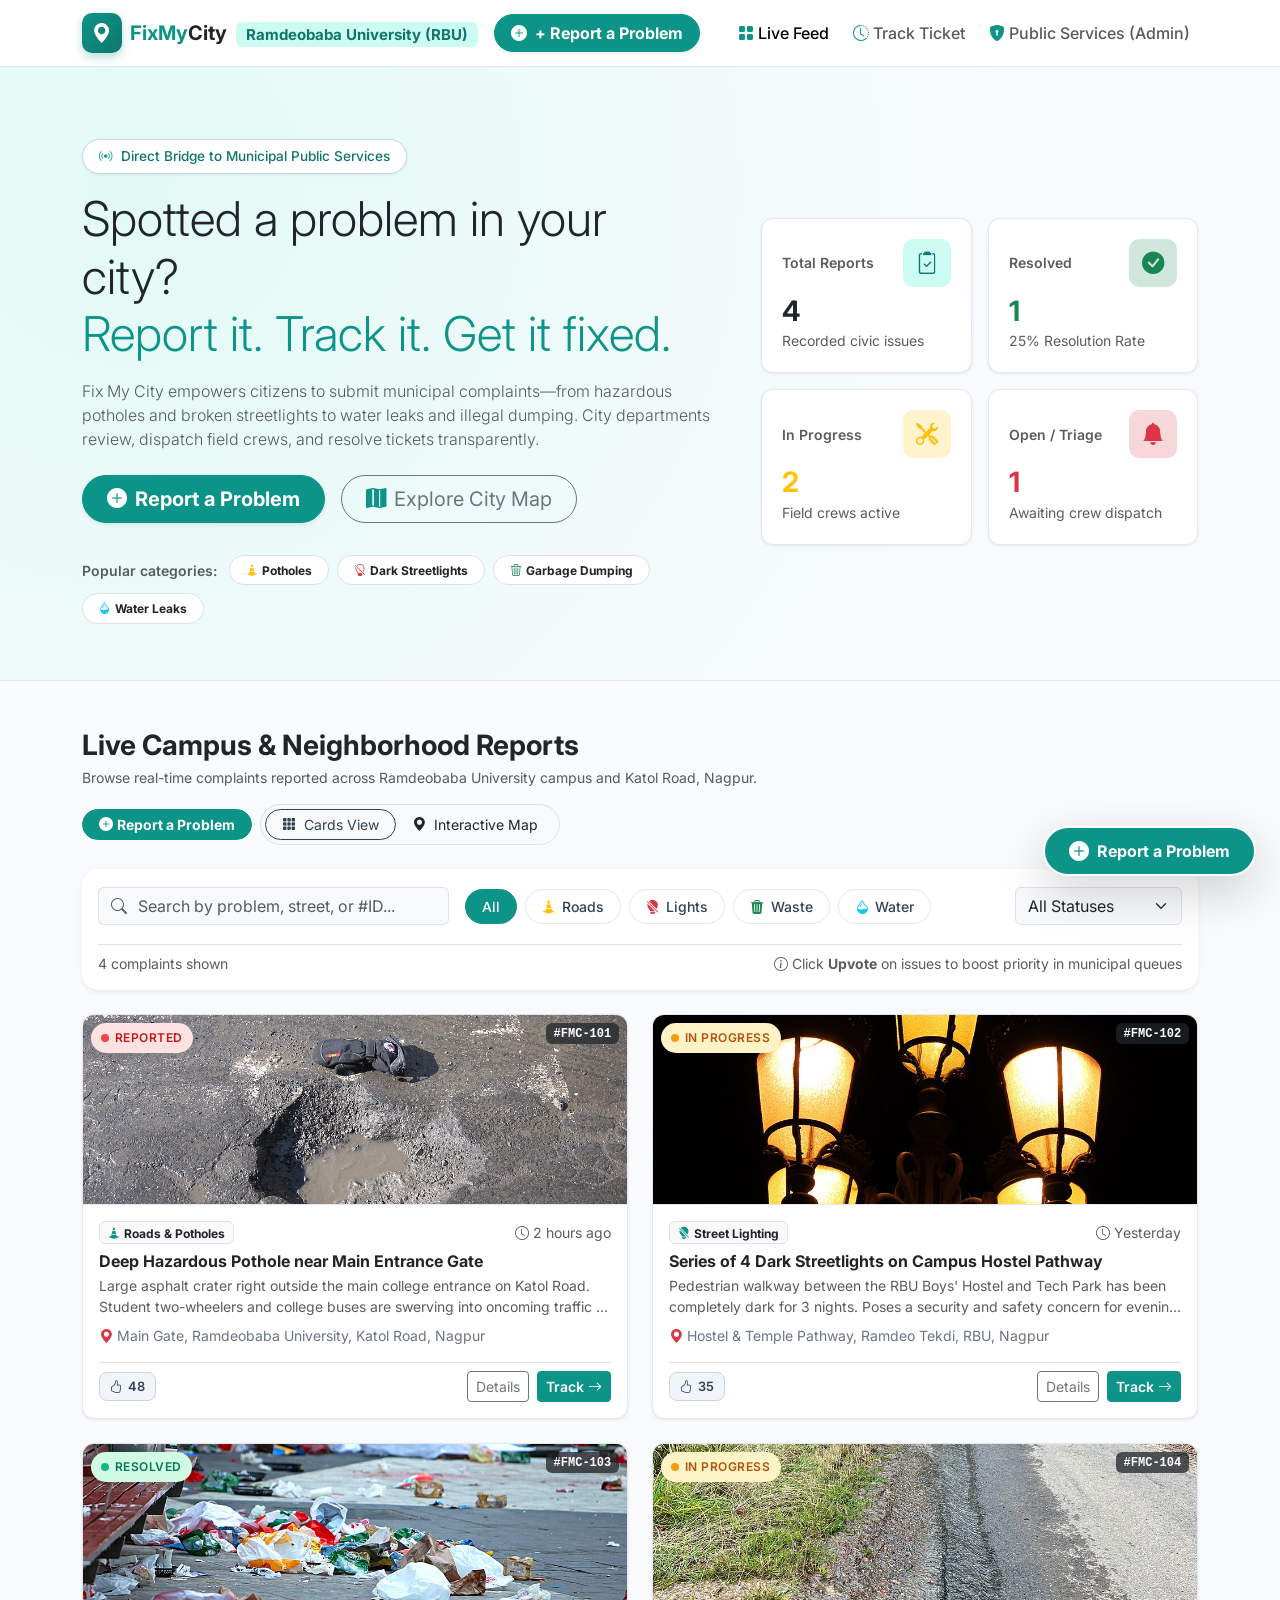
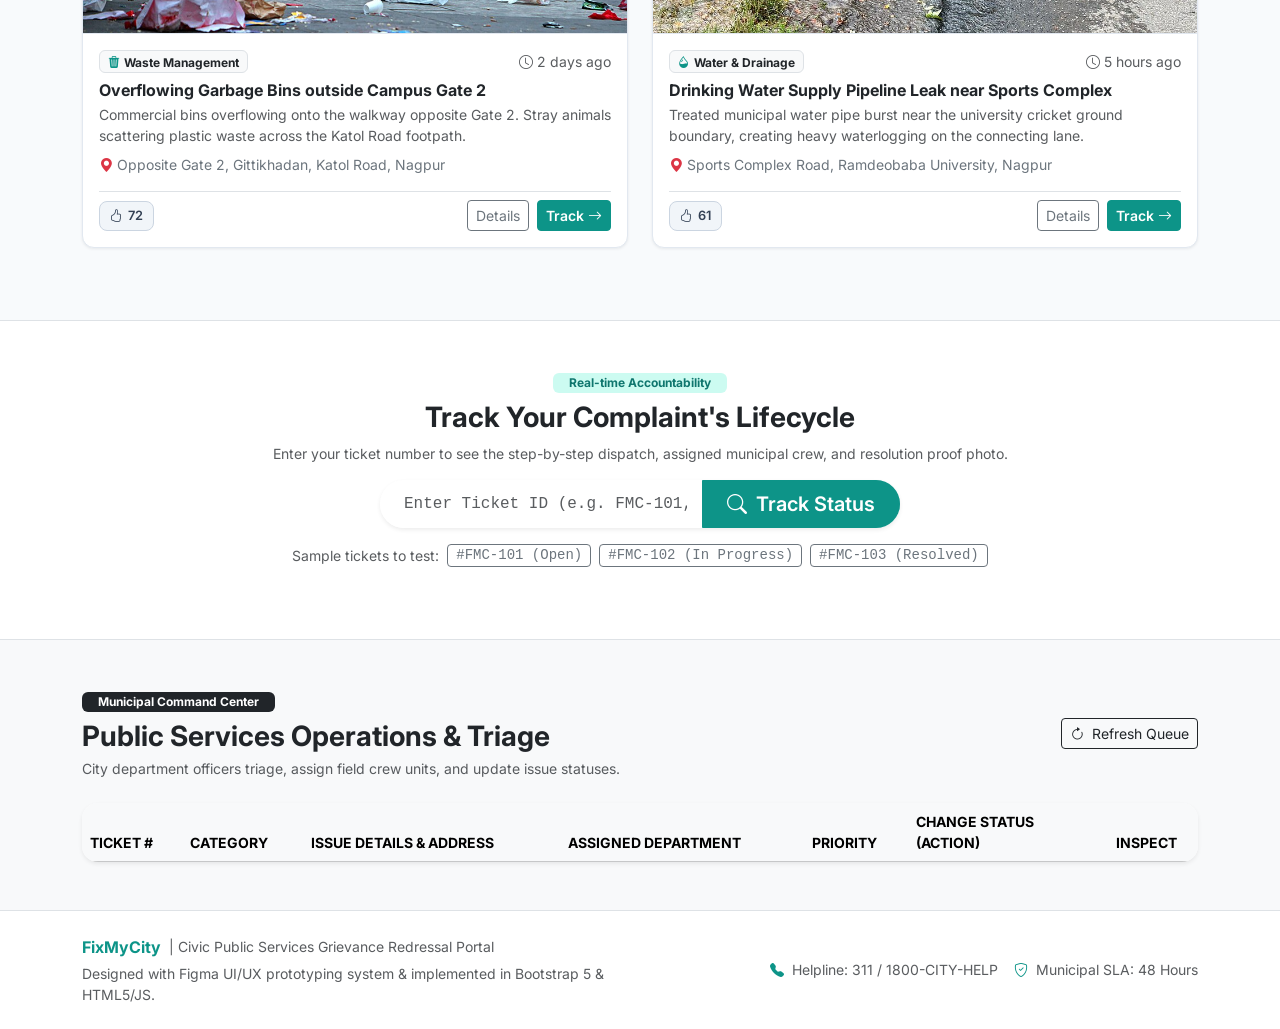
==== index.html @ 5477c1d1 "Initial commit: Fix My City Civic Portal & Figma Prototype" ====
<!DOCTYPE html>
<html lang="en">
<head>
  <meta charset="UTF-8">
  <meta name="viewport" content="width=device-width, initial-scale=1.0">
  <title>Fix My City — Civic Issue Reporting & Public Service Resolution Platform</title>

  <!-- Google Fonts: Inter -->
  <link rel="preconnect" href="https://fonts.googleapis.com">
  <link rel="preconnect" href="https://fonts.gstatic.com" crossorigin>
  <link href="https://fonts.googleapis.com/css2?family=Inter:wght@300;400;500;600;700;800&family=JetBrains+Mono:wght@400;600&display=swap" rel="stylesheet">

  <!-- Bootstrap 5.3 CSS -->
  <link href="https://cdn.jsdelivr.net/npm/bootstrap@5.3.2/dist/css/bootstrap.min.css" rel="stylesheet">

  <!-- Bootstrap Icons -->
  <link rel="stylesheet" href="https://cdn.jsdelivr.net/npm/bootstrap-icons@1.11.3/font/bootstrap-icons.min.css">

  <!-- Leaflet Map CSS -->
  <link rel="stylesheet" href="https://unpkg.com/leaflet@1.9.4/dist/leaflet.css" />

  <!-- Custom Stylesheet -->
  <link rel="stylesheet" href="styles.css">

  <style>
    /* Utility colors matching Figma spec */
    .text-teal { color: #0D9488 !important; }
    .bg-teal { background-color: #0D9488 !important; color: #fff !important; }
    .bg-teal-subtle { background-color: #CCFBF1 !important; color: #0F766E !important; }
    .btn-teal {
      background-color: #0D9488;
      border-color: #0D9488;
      color: #ffffff;
      font-weight: 600;
    }
    .btn-teal:hover {
      background-color: #0F766E;
      border-color: #0F766E;
      color: #ffffff;
    }
    .btn-outline-teal {
      color: #0D9488;
      border-color: #0D9488;
      font-weight: 600;
    }
    .btn-outline-teal:hover {
      background-color: #0D9488;
      color: #ffffff;
    }
    .line-clamp-2 {
      display: -webkit-box;
      -webkit-line-clamp: 2;
      -webkit-box-orient: vertical;
      overflow: hidden;
    }
  </style>
</head>
<body>

  <!-- ========================================================================= -->
  <!-- NAVIGATION BAR (Figma Frame 1 Navigation Component)                       -->
  <!-- ========================================================================= -->
  <nav class="navbar navbar-expand-lg navbar-fmc sticky-top py-2">
    <div class="container">
      <a class="navbar-brand d-flex align-items-center gap-2 fw-bold text-dark" href="#">
        <div class="brand-badge">
          <i class="bi bi-geo-alt-fill"></i>
        </div>
        <div>
          <span class="fs-5 fw-extrabold text-teal">FixMy</span><span class="fs-5 fw-extrabold text-dark">City</span>
          <span class="badge bg-teal-subtle text-teal ms-1 d-none d-sm-inline-block small">Ramdeobaba University (RBU)</span>
        </div>
      </a>

      <div class="d-flex align-items-center gap-2">
        <!-- Always Visible Report Button (visible on mobile, tablet & desktop) -->
        <button class="btn btn-teal rounded-pill px-3 shadow-sm d-flex align-items-center gap-2 fw-bold" data-bs-toggle="modal" data-bs-target="#reportIssueModal">
          <i class="bi bi-plus-circle-fill fs-6"></i>
          <span>+ Report a Problem</span>
        </button>

        <button class="navbar-toggler border-0 shadow-none" type="button" data-bs-toggle="collapse" data-bs-target="#navMenu">
          <span class="navbar-toggler-icon"></span>
        </button>
      </div>

      <div class="collapse navbar-collapse" id="navMenu">
        <ul class="navbar-nav ms-auto align-items-lg-center gap-2 my-2 my-lg-0">
          <li class="nav-item">
            <a class="nav-link active fw-medium" href="#feed"><i class="bi bi-grid-fill me-1 text-teal"></i>Live Feed</a>
          </li>
          <li class="nav-item">
            <a class="nav-link fw-medium" href="#trackerSection"><i class="bi bi-clock-history me-1 text-teal"></i>Track Ticket</a>
          </li>
          <li class="nav-item">
            <a class="nav-link fw-medium" href="#adminSection"><i class="bi bi-shield-lock-fill me-1 text-teal"></i>Public Services (Admin)</a>
          </li>
        </ul>
      </div>
    </div>
  </nav>

  <!-- ========================================================================= -->
  <!-- HERO SECTION                                                              -->
  <!-- ========================================================================= -->
  <header class="hero-section text-center text-md-start">
    <div class="container">
      <div class="row align-items-center g-5">
        <div class="col-lg-7">
          <div class="hero-pill mb-3">
            <i class="bi bi-broadcast text-teal"></i> Direct Bridge to Municipal Public Services
          </div>
          <h1 class="display-5 fw-extrabold text-dark tracking-tight mb-3">
            Spotted a problem in your city? <br>
            <span class="text-teal">Report it. Track it. Get it fixed.</span>
          </h1>
          <p class="lead text-muted mb-4 fs-6">
            Fix My City empowers citizens to submit municipal complaints—from hazardous potholes and broken streetlights to water leaks and illegal dumping. City departments review, dispatch field crews, and resolve tickets transparently.
          </p>

          <div class="d-flex flex-wrap gap-3 justify-content-center justify-content-md-start mb-4">
            <button class="btn btn-teal btn-lg px-4 rounded-pill shadow-sm d-flex align-items-center gap-2 fw-bold" data-bs-toggle="modal" data-bs-target="#reportIssueModal">
              <i class="bi bi-plus-circle-fill"></i>
              <span>Report a Problem</span>
            </button>
            <a href="#feed" class="btn btn-outline-secondary btn-lg px-4 rounded-pill d-flex align-items-center gap-2">
              <i class="bi bi-map-fill text-teal"></i>
              <span>Explore City Map</span>
            </a>
          </div>

          <!-- Quick category pills -->
          <div class="d-flex flex-wrap align-items-center gap-2 pt-2">
            <span class="small text-muted fw-semibold me-1">Popular categories:</span>
            <span class="badge bg-white border text-dark py-2 px-3 rounded-pill shadow-xs" style="cursor: pointer;" onclick="document.querySelector('.category-btn[data-category=roads]').click(); document.getElementById('feed').scrollIntoView();">
              <i class="bi bi-cone-striped text-warning me-1"></i>Potholes
            </span>
            <span class="badge bg-white border text-dark py-2 px-3 rounded-pill shadow-xs" style="cursor: pointer;" onclick="document.querySelector('.category-btn[data-category=lighting]').click(); document.getElementById('feed').scrollIntoView();">
              <i class="bi bi-lightbulb-off text-danger me-1"></i>Dark Streetlights
            </span>
            <span class="badge bg-white border text-dark py-2 px-3 rounded-pill shadow-xs" style="cursor: pointer;" onclick="document.querySelector('.category-btn[data-category=waste]').click(); document.getElementById('feed').scrollIntoView();">
              <i class="bi bi-trash3 text-success me-1"></i>Garbage Dumping
            </span>
            <span class="badge bg-white border text-dark py-2 px-3 rounded-pill shadow-xs" style="cursor: pointer;" onclick="document.querySelector('.category-btn[data-category=water]').click(); document.getElementById('feed').scrollIntoView();">
              <i class="bi bi-droplet-half text-info me-1"></i>Water Leaks
            </span>
          </div>
        </div>

        <!-- Real-time Municipal Metrics Cards -->
        <div class="col-lg-5">
          <div class="row g-3">
            <div class="col-6">
              <div class="stat-card">
                <div class="d-flex align-items-center justify-content-between mb-2">
                  <span class="text-muted small fw-semibold">Total Reports</span>
                  <div class="stat-icon bg-teal-subtle text-teal">
                    <i class="bi bi-clipboard2-check"></i>
                  </div>
                </div>
                <h3 class="fw-bold mb-0 text-dark" id="statTotal">--</h3>
                <small class="text-muted">Recorded civic issues</small>
              </div>
            </div>

            <div class="col-6">
              <div class="stat-card">
                <div class="d-flex align-items-center justify-content-between mb-2">
                  <span class="text-muted small fw-semibold">Resolved</span>
                  <div class="stat-icon bg-success-subtle text-success">
                    <i class="bi bi-check-circle-fill"></i>
                  </div>
                </div>
                <h3 class="fw-bold mb-0 text-success" id="statResolved">--</h3>
                <small class="text-muted" id="resolutionRateBadge">Verified fixed</small>
              </div>
            </div>

            <div class="col-6">
              <div class="stat-card">
                <div class="d-flex align-items-center justify-content-between mb-2">
                  <span class="text-muted small fw-semibold">In Progress</span>
                  <div class="stat-icon bg-warning-subtle text-warning">
                    <i class="bi bi-tools"></i>
                  </div>
                </div>
                <h3 class="fw-bold mb-0 text-warning" id="statInProgress">--</h3>
                <small class="text-muted">Field crews active</small>
              </div>
            </div>

            <div class="col-6">
              <div class="stat-card">
                <div class="d-flex align-items-center justify-content-between mb-2">
                  <span class="text-muted small fw-semibold">Open / Triage</span>
                  <div class="stat-icon bg-danger-subtle text-danger">
                    <i class="bi bi-bell-fill"></i>
                  </div>
                </div>
                <h3 class="fw-bold mb-0 text-danger" id="statOpen">--</h3>
                <small class="text-muted">Awaiting crew dispatch</small>
              </div>
            </div>
          </div>
        </div>
      </div>
    </div>
  </header>

  <!-- ========================================================================= -->
  <!-- MAIN COMPLAINTS FEED & INTERACTIVE MAP SECTION                            -->
  <!-- ========================================================================= -->
  <section class="py-5" id="feed">
    <div class="container">
      
      <!-- Section Header & Filter Toolbar -->
      <div class="d-flex flex-wrap align-items-center justify-content-between gap-3 mb-4">
        <div>
          <h2 class="h3 fw-bold text-dark mb-1">Live Campus & Neighborhood Reports</h2>
          <p class="text-muted small mb-0">Browse real-time complaints reported across Ramdeobaba University campus and Katol Road, Nagpur.</p>
        </div>

        <!-- View Switcher & Report Button -->
        <div class="d-flex align-items-center gap-2">
          <button class="btn btn-teal btn-sm rounded-pill px-3 shadow-xs d-flex align-items-center gap-1 fw-bold" data-bs-toggle="modal" data-bs-target="#reportIssueModal">
            <i class="bi bi-plus-circle-fill"></i>
            <span>Report a Problem</span>
          </button>
          <div class="btn-group p-1 bg-light border rounded-pill shadow-xs" role="group">
            <button type="button" class="btn btn-sm rounded-pill active px-3" id="btnGridView">
              <i class="bi bi-grid-3x3-gap-fill me-1"></i> Cards View
            </button>
            <button type="button" class="btn btn-sm rounded-pill px-3" id="btnMapView">
              <i class="bi bi-geo-alt-fill me-1"></i> Interactive Map
            </button>
          </div>
        </div>
      </div>

      <!-- Filter Bar -->
      <div class="card border-0 shadow-sm p-3 rounded-4 mb-4 bg-white">
        <div class="row g-3 align-items-center">
          <!-- Search input -->
          <div class="col-lg-4 col-md-6">
            <div class="input-group">
              <span class="input-group-text bg-light border-end-0 text-muted">
                <i class="bi bi-search"></i>
              </span>
              <input type="text" id="searchInput" class="form-control bg-light border-start-0 ps-0" placeholder="Search by problem, street, or #ID...">
            </div>
          </div>

          <!-- Category filter buttons -->
          <div class="col-lg-6 col-md-12 d-flex flex-wrap gap-2 overflow-auto py-1">
            <button class="category-btn active" data-category="all">All</button>
            <button class="category-btn" data-category="roads"><i class="bi bi-cone-striped text-warning"></i> Roads</button>
            <button class="category-btn" data-category="lighting"><i class="bi bi-lightbulb-off-fill text-danger"></i> Lights</button>
            <button class="category-btn" data-category="waste"><i class="bi bi-trash3-fill text-success"></i> Waste</button>
            <button class="category-btn" data-category="water"><i class="bi bi-droplet-half text-info"></i> Water</button>
          </div>

          <!-- Status Dropdown -->
          <div class="col-lg-2 col-md-6">
            <select class="form-select bg-light" id="statusFilterSelect">
              <option value="all">All Statuses</option>
              <option value="open">Reported (Open)</option>
              <option value="in-progress">In Progress</option>
              <option value="resolved">Resolved</option>
            </select>
          </div>
        </div>

        <div class="d-flex justify-content-between align-items-center mt-3 pt-2 border-top small text-muted">
          <span id="filterResultCount">Loading complaints...</span>
          <span><i class="bi bi-info-circle me-1"></i>Click <strong>Upvote</strong> on issues to boost priority in municipal queues</span>
        </div>
      </div>

      <!-- Card Grid View Container -->
      <div id="complaintsGridSection">
        <div class="row" id="complaintsGrid">
          <!-- Dynamic cards rendered by app.js -->
        </div>
      </div>

      <!-- Interactive Map View Container (Toggled) -->
      <div id="complaintsMapSection" class="d-none">
        <div class="position-relative">
          <div id="mapContainer"></div>
          <div class="position-absolute bottom-0 start-0 m-3 p-2 bg-white bg-opacity-95 rounded-3 shadow-sm border small" style="z-index: 1000;">
            <div class="fw-bold mb-1">Pin Legend:</div>
            <div class="d-flex align-items-center gap-3">
              <span><span class="d-inline-block rounded-circle bg-danger me-1" style="width:10px;height:10px;"></span> Open / Reported</span>
              <span><span class="d-inline-block rounded-circle bg-warning me-1" style="width:10px;height:10px;"></span> In Progress</span>
              <span><span class="d-inline-block rounded-circle bg-success me-1" style="width:10px;height:10px;"></span> Resolved</span>
            </div>
          </div>
        </div>
      </div>

    </div>
  </section>

  <!-- ========================================================================= -->
  <!-- COMPLAINT LIFECYCLE TRACKER SECTION (Figma Frame 4)                       -->
  <!-- ========================================================================= -->
  <section class="py-5 bg-white border-top border-bottom" id="trackerSection">
    <div class="container">
      <div class="text-center max-w-700 mx-auto mb-4">
        <span class="badge bg-teal-subtle text-teal fw-bold px-3 py-1 mb-2">Real-time Accountability</span>
        <h2 class="h3 fw-bold text-dark">Track Your Complaint's Lifecycle</h2>
        <p class="text-muted small">Enter your ticket number to see the step-by-step dispatch, assigned municipal crew, and resolution proof photo.</p>

        <!-- Search Bar -->
        <div class="input-group input-group-lg shadow-sm rounded-pill overflow-hidden mx-auto my-3" style="max-width: 520px;">
          <input type="text" id="ticketSearchInput" class="form-control border-0 ps-4 font-monospace fs-6" placeholder="Enter Ticket ID (e.g. FMC-101, FMC-102)">
          <button class="btn btn-teal px-4" onclick="trackTicket(document.getElementById('ticketSearchInput').value)">
            <i class="bi bi-search me-1"></i> Track Status
          </button>
        </div>

        <!-- Quick Demo Chips -->
        <div class="d-flex justify-content-center align-items-center gap-2 flex-wrap small">
          <span class="text-muted">Sample tickets to test:</span>
          <button class="btn btn-sm btn-outline-secondary py-0 font-monospace" onclick="trackTicket('FMC-101')">#FMC-101 (Open)</button>
          <button class="btn btn-sm btn-outline-secondary py-0 font-monospace" onclick="trackTicket('FMC-102')">#FMC-102 (In Progress)</button>
          <button class="btn btn-sm btn-outline-secondary py-0 font-monospace" onclick="trackTicket('FMC-103')">#FMC-103 (Resolved)</button>
        </div>
      </div>

      <!-- Dynamic Ticket Resolution Stepper Output -->
      <div id="trackerResultCard" class="mt-4">
        <!-- Rendered by app.js trackTicket() -->
      </div>
    </div>
  </section>

  <!-- ========================================================================= -->
  <!-- PUBLIC SERVICES MUNICIPAL ADMIN PORTAL (Figma Frame 5)                    -->
  <!-- ========================================================================= -->
  <section class="py-5 bg-light" id="adminSection">
    <div class="container">
      <div class="d-flex flex-wrap align-items-center justify-content-between gap-3 mb-4">
        <div>
          <span class="badge bg-dark text-white fw-bold px-3 py-1 mb-2">Municipal Command Center</span>
          <h2 class="h3 fw-bold text-dark mb-1">Public Services Operations & Triage</h2>
          <p class="text-muted small mb-0">City department officers triage, assign field crew units, and update issue statuses.</p>
        </div>
        <div class="d-flex align-items-center gap-2">
          <button class="btn btn-sm btn-outline-dark" onclick="populateAdminTable()">
            <i class="bi bi-arrow-clockwise me-1"></i> Refresh Queue
          </button>
        </div>
      </div>

      <div class="card border-0 shadow-sm rounded-4 overflow-hidden bg-white">
        <div class="table-responsive">
          <table class="table table-hover align-middle mb-0">
            <thead class="table-light text-muted small text-uppercase">
              <tr>
                <th scope="col" style="width: 100px;">Ticket #</th>
                <th scope="col">Category</th>
                <th scope="col">Issue Details & Address</th>
                <th scope="col">Assigned Department</th>
                <th scope="col">Priority</th>
                <th scope="col" style="width: 200px;">Change Status (Action)</th>
                <th scope="col" style="width: 90px;">Inspect</th>
              </tr>
            </thead>
            <tbody id="adminTableBody" class="small">
              <!-- Populated by app.js populateAdminTable() -->
            </tbody>
          </table>
        </div>
      </div>
    </div>
  </section>

  <!-- ========================================================================= -->
  <!-- MODAL: REPORT AN ISSUE (Figma Frame 2)                                    -->
  <!-- ========================================================================= -->
  <div class="modal fade" id="reportIssueModal" tabindex="-1" aria-labelledby="reportIssueModalLabel" aria-hidden="true">
    <div class="modal-dialog modal-dialog-centered modal-lg">
      <div class="modal-content border-0 shadow-lg rounded-4 overflow-hidden">
        
        <div class="modal-header bg-light border-bottom px-4 py-3">
          <div class="d-flex align-items-center gap-2">
            <div class="brand-badge" style="width: 32px; height: 32px; font-size: 1rem;">
              <i class="bi bi-megaphone-fill"></i>
            </div>
            <div>
              <h5 class="modal-title fw-bold text-dark mb-0" id="reportIssueModalLabel">Submit a Civic Complaint</h5>
              <small class="text-muted">Direct notification dispatched to municipal field crews</small>
            </div>
          </div>
          <button type="button" class="btn-close" data-bs-toggle="modal" aria-label="Close"></button>
        </div>

        <form id="reportIssueForm" onsubmit="submitNewComplaint(event)">
          <div class="modal-body px-4 py-3">
            
            <!-- Step 1: Category Selection Grid (4 Core Categories) -->
            <label class="form-label fw-bold text-dark small mb-2">1. Select Problem Category <span class="text-danger">*</span></label>
            <div class="row g-2 mb-3">
              <div class="col-6 col-md-3">
                <div class="category-select-card selected" onclick="selectCategory('roads', this)">
                  <i class="bi bi-cone-striped"></i>
                  <span class="small fw-semibold d-block">Roads & Potholes</span>
                </div>
              </div>
              <div class="col-6 col-md-3">
                <div class="category-select-card" onclick="selectCategory('lighting', this)">
                  <i class="bi bi-lightbulb-off-fill"></i>
                  <span class="small fw-semibold d-block">Street Lighting</span>
                </div>
              </div>
              <div class="col-6 col-md-3">
                <div class="category-select-card" onclick="selectCategory('waste', this)">
                  <i class="bi bi-trash3-fill"></i>
                  <span class="small fw-semibold d-block">Waste Management</span>
                </div>
              </div>
              <div class="col-6 col-md-3">
                <div class="category-select-card" onclick="selectCategory('water', this)">
                  <i class="bi bi-droplet-half"></i>
                  <span class="small fw-semibold d-block">Water & Drainage</span>
                </div>
              </div>
            </div>

            <!-- Step 2: Title & Details -->
            <div class="row g-3 mb-3">
              <div class="col-md-8">
                <label class="form-label fw-bold text-dark small mb-1">Issue Title / Headline <span class="text-danger">*</span></label>
                <input type="text" id="issueTitleInput" class="form-control" placeholder="e.g. Hazardous deep pothole in front of community center" required>
              </div>
              <div class="col-md-4">
                <label class="form-label fw-bold text-dark small mb-1">Severity Level</label>
                <select id="issueSeveritySelect" class="form-select">
                  <option value="medium" selected>Medium (Standard)</option>
                  <option value="high">High (Hazardous)</option>
                  <option value="urgent">Urgent / Emergency</option>
                  <option value="low">Low (Cosmetic)</option>
                </select>
              </div>
            </div>

            <div class="mb-3">
              <label class="form-label fw-bold text-dark small mb-1">Detailed Description <span class="text-danger">*</span></label>
              <textarea id="issueDescInput" class="form-control" rows="2" placeholder="Describe the physical condition, approximate dimensions, and any immediate danger..." required></textarea>
            </div>

            <!-- Step 3: Location with GPS auto-detection -->
            <div class="mb-3">
              <label class="form-label fw-bold text-dark small mb-1">Location / Landmark <span class="text-danger">*</span></label>
              <div class="input-group">
                <input type="text" id="issueLocationInput" class="form-control" placeholder="e.g. Near Main Gate / Tech Park, Ramdeobaba University, Katol Road, Nagpur" required>
                <button type="button" class="btn btn-outline-teal" id="btnDetectLoc" onclick="simulateGeoLocation()">
                  <i class="bi bi-crosshair me-1"></i> Detect My GPS
                </button>
              </div>
            </div>

            <!-- Step 4: Photo Evidence Upload -->
            <div class="row g-3 align-items-center mb-3">
              <div class="col-md-7">
                <label class="form-label fw-bold text-dark small mb-1">Upload Photo Evidence</label>
                <input type="file" id="issuePhotoInput" class="form-control" accept="image/*" onchange="handleImageUpload(this)">
                <div class="form-text small">Attaching clear photos speeds up municipal triage by 3x.</div>
              </div>
              <div class="col-md-5">
                <div class="border rounded-3 p-2 text-center bg-light" style="min-height: 90px; display: flex; align-items: center; justify-content: center;">
                  <div id="uploadPlaceholder" class="text-muted small">
                    <i class="bi bi-image fs-4 d-block text-secondary"></i>
                    <span>Photo preview will appear here</span>
                  </div>
                  <img id="imagePreview" src="#" alt="Preview" class="img-fluid rounded-2 d-none" style="max-height: 80px; object-fit: cover;">
                </div>
              </div>
            </div>

            <!-- Citizen Identification (Optional) -->
            <div class="mb-2">
              <label class="form-label fw-bold text-dark small mb-1">Your Name / Contact (Optional for updates)</label>
              <input type="text" id="citizenNameInput" class="form-control" placeholder="Enter your name (leave blank to report anonymously)">
            </div>

          </div>

          <div class="modal-footer bg-light px-4 py-2 border-top">
            <button type="button" class="btn btn-secondary btn-sm" data-bs-dismiss="modal">Cancel</button>
            <button type="submit" class="btn btn-teal px-4 fw-bold shadow-sm">
              <i class="bi bi-send-fill me-1"></i> Submit Report
            </button>
          </div>
        </form>

      </div>
    </div>
  </div>

  <!-- ========================================================================= -->
  <!-- MODAL: SUBMISSION CONFIRMATION (Ticket Generated)                         -->
  <!-- ========================================================================= -->
  <div class="modal fade" id="successModal" tabindex="-1" aria-hidden="true">
    <div class="modal-dialog modal-dialog-centered">
      <div class="modal-content border-0 shadow-lg rounded-4 text-center p-4">
        <div class="mx-auto mb-3" style="width: 64px; height: 64px; border-radius: 50%; background-color: #CCFBF1; color: #0D9488; display: flex; align-items: center; justify-content: center; font-size: 2rem;">
          <i class="bi bi-check-circle-fill"></i>
        </div>
        <h4 class="fw-bold text-dark mb-1">Complaint Successfully Lodged!</h4>
        <p class="text-muted small mb-3">Your report has been securely registered in the municipal database and routed to the assigned civic authority.</p>

        <div class="p-3 bg-light rounded-3 mb-3 border">
          <span class="text-muted small d-block mb-1">Your Unique Reference Tracking ID:</span>
          <span class="fs-4 fw-bold font-monospace text-teal" id="newTicketGeneratedId">#FMC-0000</span>
        </div>

        <p class="small text-muted mb-4">
          Save this reference code to track field crew dispatch and review before/after resolution pictures.
        </p>

        <div class="d-flex gap-2">
          <button type="button" class="btn btn-secondary w-50" data-bs-dismiss="modal">Close</button>
          <button type="button" class="btn btn-teal w-50" id="btnModalTrack">
            <i class="bi bi-clock-history me-1"></i> Track Ticket
          </button>
        </div>
      </div>
    </div>
  </div>

  <!-- ========================================================================= -->
  <!-- MODAL: COMPLAINT DETAILS INSPECTOR                                        -->
  <!-- ========================================================================= -->
  <div class="modal fade" id="detailsModal" tabindex="-1" aria-hidden="true">
    <div class="modal-dialog modal-dialog-centered modal-lg">
      <div class="modal-content border-0 shadow-lg rounded-4 overflow-hidden">
        <div class="modal-header bg-light border-bottom px-4 py-3">
          <h5 class="modal-title fw-bold text-dark">Complaint Inspection</h5>
          <button type="button" class="btn-close" data-bs-dismiss="modal" aria-label="Close"></button>
        </div>
        <div class="modal-body p-4" id="complaintDetailsContent">
          <!-- Rendered dynamically -->
        </div>
      </div>
    </div>
  </div>

  <!-- ========================================================================= -->
  <!-- FOOTER                                                                    -->
  <!-- ========================================================================= -->
  <footer class="bg-white border-top py-4">
    <div class="container">
      <div class="row align-items-center g-3">
        <div class="col-md-6 text-center text-md-start">
          <div class="d-flex align-items-center gap-2 justify-content-center justify-content-md-start">
            <span class="fw-bold text-teal fs-6">FixMyCity</span>
            <span class="text-muted small">| Civic Public Services Grievance Redressal Portal</span>
          </div>
          <small class="text-muted d-block mt-1">Designed with Figma UI/UX prototyping system & implemented in Bootstrap 5 & HTML5/JS.</small>
        </div>
        <div class="col-md-6 text-center text-md-end">
          <div class="d-flex justify-content-center justify-content-md-end gap-3 text-muted small">
            <span><i class="bi bi-telephone-fill text-teal me-1"></i> Helpline: 311 / 1800-CITY-HELP</span>
            <span><i class="bi bi-shield-check text-teal me-1"></i> Municipal SLA: 48 Hours</span>
          </div>
        </div>
      </div>
    </div>
  </footer>

  <!-- Floating Action Button (Always Accessible on Screen) -->
  <button class="btn btn-teal rounded-pill px-4 py-2 shadow-lg position-fixed bottom-0 end-0 m-4 fw-bold d-flex align-items-center gap-2" style="z-index: 1050; border: 2px solid #fff;" data-bs-toggle="modal" data-bs-target="#reportIssueModal">
    <i class="bi bi-plus-circle-fill fs-5"></i>
    <span>Report a Problem</span>
  </button>

  <!-- Bootstrap 5.3 Bundle JS (with Popper) -->
  <script src="https://cdn.jsdelivr.net/npm/bootstrap@5.3.2/dist/js/bootstrap.bundle.min.js"></script>

  <!-- Leaflet Map JS -->
  <script src="https://unpkg.com/leaflet@1.9.4/dist/leaflet.js"></script>

  <!-- Application Logic -->
  <script src="app.js"></script>
</body>
</html>
---- styles.css ----
:root {
  --fmc-primary: #0D9488;
  --fmc-primary-dark: #0F766E;
  --fmc-primary-light: #CCFBF1;
  --fmc-navy: #0F172A;
  --fmc-slate: #334155;
  --fmc-muted: #64748B;
  --fmc-border: #E2E8F0;
  --fmc-bg: #F8FAFC;
  --fmc-card-bg: #FFFFFF;
  --fmc-status-open: #EF4444;
  --fmc-status-progress: #F59E0B;
  --fmc-status-resolved: #10B981;
  --fmc-font-sans: 'Inter', system-ui, -apple-system, BlinkMacSystemFont, 'Segoe UI', Roboto, sans-serif;
  --fmc-radius: 12px;
  --fmc-shadow-sm: 0 1px 3px rgba(15, 23, 42, 0.08);
  --fmc-shadow-md: 0 4px 12px rgba(15, 23, 42, 0.08);
  --fmc-shadow-lg: 0 10px 25px rgba(15, 23, 42, 0.12);
}

body {
  font-family: var(--fmc-font-sans);
  background-color: var(--fmc-bg);
  color: var(--fmc-slate);
  overflow-x: hidden;
}

/* Header & Brand */
.navbar-fmc {
  background: rgba(255, 255, 255, 0.95);
  backdrop-filter: blur(10px);
  border-bottom: 1px solid var(--fmc-border);
  transition: all 0.2s ease;
}

.brand-badge {
  background: linear-gradient(135deg, var(--fmc-primary), var(--fmc-primary-dark));
  color: #fff;
  width: 40px;
  height: 40px;
  border-radius: 10px;
  display: inline-flex;
  align-items: center;
  justify-content: center;
  font-size: 1.25rem;
  box-shadow: 0 4px 10px rgba(13, 148, 136, 0.3);
}

/* Hero Section */
.hero-section {
  background: radial-gradient(circle at 10% 20%, rgba(204, 251, 241, 0.5) 0%, rgba(248, 250, 252, 1) 70%);
  padding: 4.5rem 0 3.5rem;
  border-bottom: 1px solid var(--fmc-border);
}

.hero-pill {
  display: inline-flex;
  align-items: center;
  gap: 0.5rem;
  padding: 0.4rem 1rem;
  background-color: #fff;
  border: 1px solid #CBD5E1;
  border-radius: 50px;
  font-size: 0.85rem;
  font-weight: 500;
  color: var(--fmc-primary-dark);
  box-shadow: var(--fmc-shadow-sm);
}

.stat-card {
  background: #ffffff;
  border: 1px solid var(--fmc-border);
  border-radius: var(--fmc-radius);
  padding: 1.25rem;
  box-shadow: var(--fmc-shadow-sm);
  transition: transform 0.2s ease, box-shadow 0.2s ease;
}

.stat-card:hover {
  transform: translateY(-3px);
  box-shadow: var(--fmc-shadow-md);
}

.stat-icon {
  width: 48px;
  height: 48px;
  border-radius: 10px;
  display: flex;
  align-items: center;
  justify-content: center;
  font-size: 1.4rem;
}

/* Category Pill Badges */
.category-btn {
  border: 1px solid var(--fmc-border);
  background-color: #ffffff;
  color: var(--fmc-slate);
  border-radius: 20px;
  padding: 0.4rem 1rem;
  font-size: 0.875rem;
  font-weight: 500;
  transition: all 0.2s ease;
  cursor: pointer;
  display: inline-flex;
  align-items: center;
  gap: 0.4rem;
}

.category-btn:hover, .category-btn.active {
  background-color: var(--fmc-primary);
  color: #ffffff;
  border-color: var(--fmc-primary);
}

/* Complaint Feed Card */
.issue-card {
  background: var(--fmc-card-bg);
  border: 1px solid var(--fmc-border);
  border-radius: var(--fmc-radius);
  overflow: hidden;
  box-shadow: var(--fmc-shadow-sm);
  transition: all 0.25s ease;
  display: flex;
  flex-direction: column;
  height: 100%;
}

.issue-card:hover {
  transform: translateY(-4px);
  box-shadow: var(--fmc-shadow-lg);
  border-color: #CBD5E1;
}

.issue-thumbnail {
  height: 190px;
  width: 100%;
  object-fit: cover;
  border-bottom: 1px solid var(--fmc-border);
}

.status-badge {
  font-size: 0.75rem;
  font-weight: 600;
  padding: 0.35rem 0.65rem;
  border-radius: 20px;
  display: inline-flex;
  align-items: center;
  gap: 0.35rem;
  text-transform: uppercase;
  letter-spacing: 0.5px;
}

.status-badge.open {
  background-color: #FEE2E2;
  color: #B91C1C;
}

.status-badge.in-progress {
  background-color: #FEF3C7;
  color: #B45309;
}

.status-badge.resolved {
  background-color: #D1FAE5;
  color: #047857;
}

.status-dot {
  width: 8px;
  height: 8px;
  border-radius: 50%;
  display: inline-block;
}

.status-badge.open .status-dot {
  background-color: var(--fmc-status-open);
  animation: pulse-red 1.8s infinite;
}

.status-badge.in-progress .status-dot {
  background-color: var(--fmc-status-progress);
}

.status-badge.resolved .status-dot {
  background-color: var(--fmc-status-resolved);
}

@keyframes pulse-red {
  0% { transform: scale(0.95); opacity: 0.7; }
  50% { transform: scale(1.3); opacity: 1; }
  100% { transform: scale(0.95); opacity: 0.7; }
}

/* Upvote Button */
.btn-upvote {
  background-color: #F1F5F9;
  color: var(--fmc-slate);
  border: 1px solid #CBD5E1;
  border-radius: 8px;
  padding: 0.25rem 0.6rem;
  font-size: 0.8rem;
  font-weight: 600;
  display: inline-flex;
  align-items: center;
  gap: 0.35rem;
  transition: all 0.2s ease;
}

.btn-upvote:hover, .btn-upvote.voted {
  background-color: var(--fmc-primary-light);
  color: var(--fmc-primary-dark);
  border-color: var(--fmc-primary);
}

/* Map Container */
#mapContainer {
  height: 520px;
  width: 100%;
  border-radius: var(--fmc-radius);
  border: 1px solid var(--fmc-border);
  box-shadow: var(--fmc-shadow-md);
  z-index: 10;
}

/* Status Tracker Stepper */
.tracking-stepper {
  position: relative;
  display: flex;
  justify-content: space-between;
  margin: 2.5rem 0 1.5rem;
}

.tracking-stepper::before {
  content: '';
  position: absolute;
  top: 20px;
  left: 30px;
  right: 30px;
  height: 4px;
  background-color: #E2E8F0;
  z-index: 1;
}

.step-item {
  position: relative;
  z-index: 2;
  text-align: center;
  flex: 1;
}

.step-circle {
  width: 44px;
  height: 44px;
  border-radius: 50%;
  background-color: #FFFFFF;
  border: 3px solid #CBD5E1;
  color: #94A3B8;
  display: flex;
  align-items: center;
  justify-content: center;
  font-size: 1.1rem;
  margin: 0 auto 0.6rem;
  transition: all 0.3s ease;
}

.step-item.completed .step-circle {
  background-color: var(--fmc-primary);
  border-color: var(--fmc-primary);
  color: #FFFFFF;
}

.step-item.active .step-circle {
  background-color: #FFFFFF;
  border-color: var(--fmc-primary);
  color: var(--fmc-primary);
  box-shadow: 0 0 0 4px var(--fmc-primary-light);
}

.step-title {
  font-size: 0.85rem;
  font-weight: 600;
  color: var(--fmc-slate);
}

.step-time {
  font-size: 0.75rem;
  color: var(--fmc-muted);
}

/* Department Badge */
.dept-pill {
  font-size: 0.725rem;
  font-weight: 600;
  background-color: #EFF6FF;
  color: #1D4ED8;
  border: 1px solid #BFDBFE;
  padding: 0.2rem 0.55rem;
  border-radius: 6px;
  display: inline-block;
}

/* Figma Prototype Side Drawer & Callout */
.figma-callout-card {
  background: linear-gradient(135deg, #1E1B4B, #0F172A);
  color: #FFFFFF;
  border-radius: var(--fmc-radius);
  border: 1px solid rgba(255, 255, 255, 0.1);
  padding: 1.75rem;
  box-shadow: var(--fmc-shadow-lg);
}

.figma-tag {
  background: rgba(13, 148, 136, 0.25);
  color: #5EEAD4;
  border: 1px solid rgba(94, 234, 212, 0.4);
  font-size: 0.75rem;
  font-weight: 600;
  padding: 0.2rem 0.6rem;
  border-radius: 4px;
}

/* Category Grid on Form Modal */
.category-select-card {
  border: 1.5px solid var(--fmc-border);
  border-radius: 10px;
  padding: 0.9rem;
  cursor: pointer;
  text-align: center;
  transition: all 0.2s ease;
}

.category-select-card:hover {
  border-color: var(--fmc-primary);
  background-color: #F0FDFA;
}

.category-select-card.selected {
  border-color: var(--fmc-primary);
  background-color: #CCFBF1;
  box-shadow: 0 0 0 2px var(--fmc-primary);
}

.category-select-card i {
  font-size: 1.6rem;
  color: var(--fmc-primary-dark);
  margin-bottom: 0.35rem;
  display: block;
}

/* Resolution Comparison (Before vs After) */
.comparison-container {
  display: grid;
  grid-template-columns: 1fr 1fr;
  gap: 1rem;
}

.comparison-box {
  position: relative;
  border-radius: 8px;
  overflow: hidden;
  border: 1px solid var(--fmc-border);
}

.comparison-box img {
  width: 100%;
  height: 180px;
  object-fit: cover;
}

.comparison-label {
  position: absolute;
  top: 8px;
  left: 8px;
  padding: 0.25rem 0.6rem;
  font-size: 0.7rem;
  font-weight: 700;
  text-transform: uppercase;
  border-radius: 4px;
  color: #FFFFFF;
}

.comparison-label.before {
  background: rgba(239, 68, 68, 0.9);
}

.comparison-label.after {
  background: rgba(16, 185, 129, 0.9);
}

/* Responsive tweaks */
@media (max-width: 768px) {
  .tracking-stepper::before {
    display: none;
  }
  .tracking-stepper {
    flex-direction: column;
    gap: 1.25rem;
  }
  .step-item {
    display: flex;
    align-items: center;
    gap: 1rem;
    text-align: left;
  }
  .step-circle {
    margin: 0;
  }
}
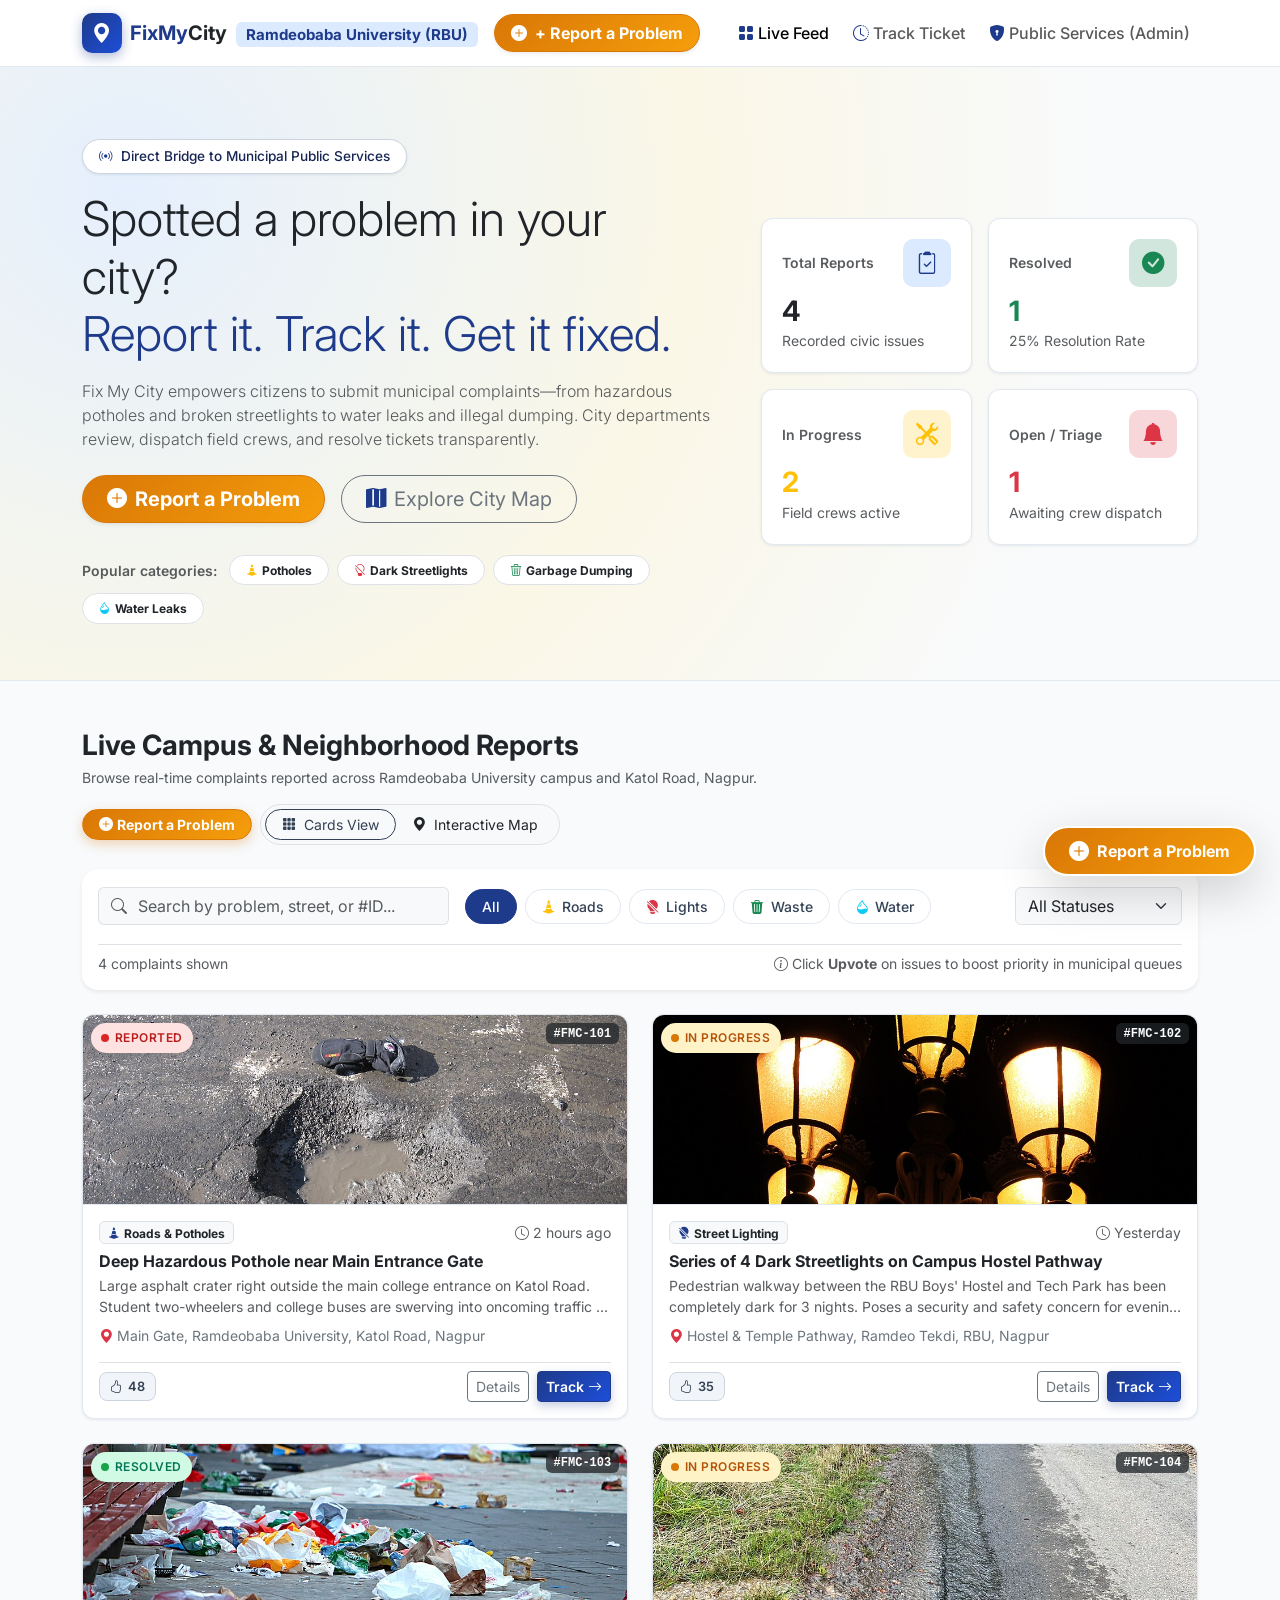
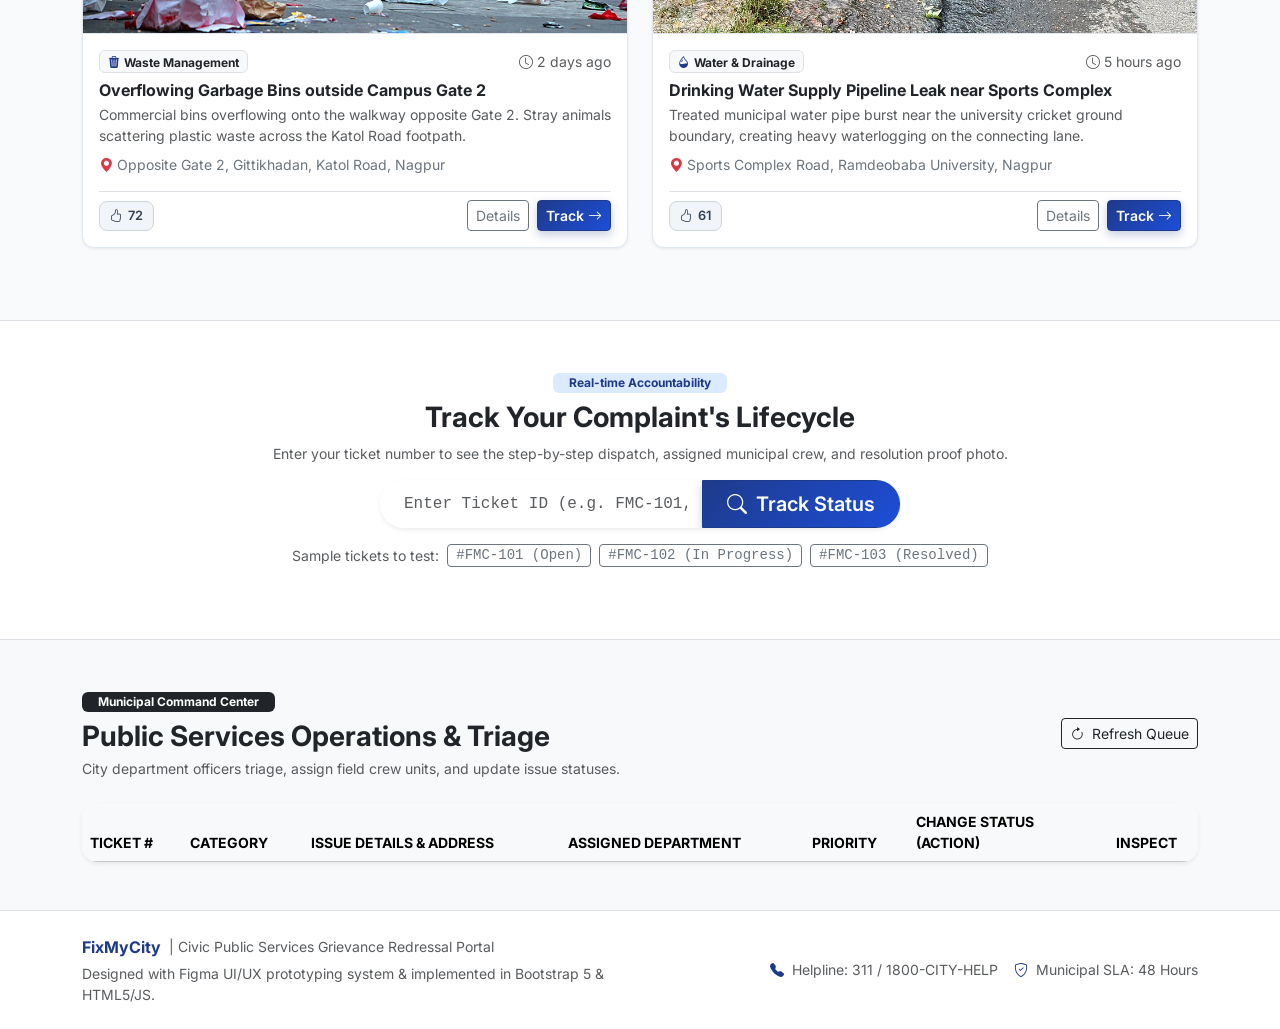
==== commit e61a8225: "feat: update color scheme to Deep Royal Navy and Warm Amber" ====
--- a/index.html
+++ b/index.html
@@ -23,30 +23,70 @@
   <link rel="stylesheet" href="styles.css">
 
   <style>
-    /* Utility colors matching Figma spec */
-    .text-teal { color: #0D9488 !important; }
-    .bg-teal { background-color: #0D9488 !important; color: #fff !important; }
-    .bg-teal-subtle { background-color: #CCFBF1 !important; color: #0F766E !important; }
-    .btn-teal {
-      background-color: #0D9488;
-      border-color: #0D9488;
-      color: #ffffff;
+    /* Deep Royal Navy & Warm Amber Municipal Theme */
+    :root {
+      --fmc-primary: #1E3A8A;       /* Deep Royal Navy */
+      --fmc-primary-dark: #172554;
+      --fmc-primary-hover: #1D4ED8;
+      --fmc-primary-light: #DBEAFE;
+      --fmc-accent: #D97706;        /* Warm Amber */
+      --fmc-accent-dark: #B45309;
+      --fmc-accent-hover: #F59E0B;
+      --fmc-accent-light: #FEF3C7;
+    }
+
+    .text-teal, .text-navy { color: #1E3A8A !important; }
+    .text-amber { color: #D97706 !important; }
+    .bg-teal, .bg-navy { background-color: #1E3A8A !important; color: #ffffff !important; }
+    .bg-teal-subtle, .bg-navy-subtle { background-color: #DBEAFE !important; color: #1E3A8A !important; }
+    .bg-amber-subtle { background-color: #FEF3C7 !important; color: #92400E !important; }
+
+    /* Royal Navy Primary Action */
+    .btn-teal, .btn-navy {
+      background: linear-gradient(135deg, #1E3A8A, #1D4ED8);
+      border-color: #1E3A8A;
+      color: #ffffff !important;
       font-weight: 600;
-    }
-    .btn-teal:hover {
-      background-color: #0F766E;
-      border-color: #0F766E;
-      color: #ffffff;
-    }
-    .btn-outline-teal {
-      color: #0D9488;
-      border-color: #0D9488;
+      box-shadow: 0 4px 10px rgba(30, 58, 138, 0.25);
+      transition: all 0.2s ease;
+    }
+    .btn-teal:hover, .btn-navy:hover {
+      background: linear-gradient(135deg, #172554, #1E3A8A);
+      border-color: #172554;
+      color: #ffffff !important;
+      transform: translateY(-1px);
+      box-shadow: 0 6px 14px rgba(30, 58, 138, 0.35);
+    }
+
+    .btn-outline-teal, .btn-outline-navy {
+      color: #1E3A8A !important;
+      border-color: #1E3A8A !important;
       font-weight: 600;
-    }
-    .btn-outline-teal:hover {
-      background-color: #0D9488;
-      color: #ffffff;
-    }
+      background-color: transparent;
+      transition: all 0.2s ease;
+    }
+    .btn-outline-teal:hover, .btn-outline-navy:hover {
+      background-color: #1E3A8A !important;
+      color: #ffffff !important;
+    }
+
+    /* Warm Amber Civic Action CTA */
+    .btn-amber {
+      background: linear-gradient(135deg, #D97706, #F59E0B);
+      border-color: #D97706;
+      color: #ffffff !important;
+      font-weight: 700;
+      box-shadow: 0 4px 12px rgba(217, 119, 6, 0.3);
+      transition: all 0.2s ease;
+    }
+    .btn-amber:hover {
+      background: linear-gradient(135deg, #B45309, #D97706);
+      border-color: #B45309;
+      color: #ffffff !important;
+      transform: translateY(-1px);
+      box-shadow: 0 6px 16px rgba(217, 119, 6, 0.45);
+    }
+
     .line-clamp-2 {
       display: -webkit-box;
       -webkit-line-clamp: 2;
@@ -74,7 +114,7 @@
 
       <div class="d-flex align-items-center gap-2">
         <!-- Always Visible Report Button (visible on mobile, tablet & desktop) -->
-        <button class="btn btn-teal rounded-pill px-3 shadow-sm d-flex align-items-center gap-2 fw-bold" data-bs-toggle="modal" data-bs-target="#reportIssueModal">
+        <button class="btn btn-amber rounded-pill px-3 shadow-sm d-flex align-items-center gap-2 fw-bold" data-bs-toggle="modal" data-bs-target="#reportIssueModal">
           <i class="bi bi-plus-circle-fill fs-6"></i>
           <span>+ Report a Problem</span>
         </button>
@@ -119,7 +159,7 @@
           </p>
 
           <div class="d-flex flex-wrap gap-3 justify-content-center justify-content-md-start mb-4">
-            <button class="btn btn-teal btn-lg px-4 rounded-pill shadow-sm d-flex align-items-center gap-2 fw-bold" data-bs-toggle="modal" data-bs-target="#reportIssueModal">
+            <button class="btn btn-amber btn-lg px-4 rounded-pill shadow-sm d-flex align-items-center gap-2 fw-bold" data-bs-toggle="modal" data-bs-target="#reportIssueModal">
               <i class="bi bi-plus-circle-fill"></i>
               <span>Report a Problem</span>
             </button>
@@ -222,7 +262,7 @@
 
         <!-- View Switcher & Report Button -->
         <div class="d-flex align-items-center gap-2">
-          <button class="btn btn-teal btn-sm rounded-pill px-3 shadow-xs d-flex align-items-center gap-1 fw-bold" data-bs-toggle="modal" data-bs-target="#reportIssueModal">
+          <button class="btn btn-amber btn-sm rounded-pill px-3 shadow-xs d-flex align-items-center gap-1 fw-bold" data-bs-toggle="modal" data-bs-target="#reportIssueModal">
             <i class="bi bi-plus-circle-fill"></i>
             <span>Report a Problem</span>
           </button>
@@ -505,7 +545,7 @@
   <div class="modal fade" id="successModal" tabindex="-1" aria-hidden="true">
     <div class="modal-dialog modal-dialog-centered">
       <div class="modal-content border-0 shadow-lg rounded-4 text-center p-4">
-        <div class="mx-auto mb-3" style="width: 64px; height: 64px; border-radius: 50%; background-color: #CCFBF1; color: #0D9488; display: flex; align-items: center; justify-content: center; font-size: 2rem;">
+        <div class="mx-auto mb-3" style="width: 64px; height: 64px; border-radius: 50%; background-color: #DBEAFE; color: #1E3A8A; display: flex; align-items: center; justify-content: center; font-size: 2rem;">
           <i class="bi bi-check-circle-fill"></i>
         </div>
         <h4 class="fw-bold text-dark mb-1">Complaint Successfully Lodged!</h4>
@@ -571,7 +611,7 @@
   </footer>
 
   <!-- Floating Action Button (Always Accessible on Screen) -->
-  <button class="btn btn-teal rounded-pill px-4 py-2 shadow-lg position-fixed bottom-0 end-0 m-4 fw-bold d-flex align-items-center gap-2" style="z-index: 1050; border: 2px solid #fff;" data-bs-toggle="modal" data-bs-target="#reportIssueModal">
+  <button class="btn btn-amber rounded-pill px-4 py-2 shadow-lg position-fixed bottom-0 end-0 m-4 fw-bold d-flex align-items-center gap-2" style="z-index: 1050; border: 2px solid #fff;" data-bs-toggle="modal" data-bs-target="#reportIssueModal">
     <i class="bi bi-plus-circle-fill fs-5"></i>
     <span>Report a Problem</span>
   </button>
--- a/styles.css
+++ b/styles.css
@@ -1,16 +1,21 @@
 :root {
-  --fmc-primary: #0D9488;
-  --fmc-primary-dark: #0F766E;
-  --fmc-primary-light: #CCFBF1;
+  --fmc-primary: #1E3A8A;       /* Deep Royal Navy */
+  --fmc-primary-dark: #172554;  /* Midnight Navy */
+  --fmc-primary-hover: #1D4ED8; /* Vibrant Royal Blue */
+  --fmc-primary-light: #DBEAFE; /* Soft Ice Blue */
+  --fmc-accent: #D97706;        /* Warm Amber */
+  --fmc-accent-dark: #B45309;   /* Deep Amber */
+  --fmc-accent-hover: #F59E0B;  /* Bright Amber */
+  --fmc-accent-light: #FEF3C7;  /* Soft Warm Gold */
   --fmc-navy: #0F172A;
   --fmc-slate: #334155;
   --fmc-muted: #64748B;
   --fmc-border: #E2E8F0;
   --fmc-bg: #F8FAFC;
   --fmc-card-bg: #FFFFFF;
-  --fmc-status-open: #EF4444;
-  --fmc-status-progress: #F59E0B;
-  --fmc-status-resolved: #10B981;
+  --fmc-status-open: #DC2626;
+  --fmc-status-progress: #D97706;
+  --fmc-status-resolved: #16A34A;
   --fmc-font-sans: 'Inter', system-ui, -apple-system, BlinkMacSystemFont, 'Segoe UI', Roboto, sans-serif;
   --fmc-radius: 12px;
   --fmc-shadow-sm: 0 1px 3px rgba(15, 23, 42, 0.08);
@@ -34,7 +39,7 @@
 }
 
 .brand-badge {
-  background: linear-gradient(135deg, var(--fmc-primary), var(--fmc-primary-dark));
+  background: linear-gradient(135deg, var(--fmc-primary), var(--fmc-primary-hover));
   color: #fff;
   width: 40px;
   height: 40px;
@@ -43,12 +48,12 @@
   align-items: center;
   justify-content: center;
   font-size: 1.25rem;
-  box-shadow: 0 4px 10px rgba(13, 148, 136, 0.3);
+  box-shadow: 0 4px 12px rgba(30, 58, 138, 0.35);
 }
 
 /* Hero Section */
 .hero-section {
-  background: radial-gradient(circle at 10% 20%, rgba(204, 251, 241, 0.5) 0%, rgba(248, 250, 252, 1) 70%);
+  background: radial-gradient(circle at 10% 20%, rgba(219, 234, 254, 0.65) 0%, rgba(254, 243, 199, 0.4) 45%, rgba(248, 250, 252, 1) 80%);
   padding: 4.5rem 0 3.5rem;
   border-bottom: 1px solid var(--fmc-border);
 }
@@ -311,9 +316,9 @@
 }
 
 .figma-tag {
-  background: rgba(13, 148, 136, 0.25);
-  color: #5EEAD4;
-  border: 1px solid rgba(94, 234, 212, 0.4);
+  background: rgba(30, 58, 138, 0.25);
+  color: #93C5FD;
+  border: 1px solid rgba(147, 197, 253, 0.4);
   font-size: 0.75rem;
   font-weight: 600;
   padding: 0.2rem 0.6rem;
@@ -332,18 +337,18 @@
 
 .category-select-card:hover {
   border-color: var(--fmc-primary);
-  background-color: #F0FDFA;
+  background-color: #EFF6FF;
 }
 
 .category-select-card.selected {
   border-color: var(--fmc-primary);
-  background-color: #CCFBF1;
+  background-color: #DBEAFE;
   box-shadow: 0 0 0 2px var(--fmc-primary);
 }
 
 .category-select-card i {
   font-size: 1.6rem;
-  color: var(--fmc-primary-dark);
+  color: var(--fmc-primary);
   margin-bottom: 0.35rem;
   display: block;
 }
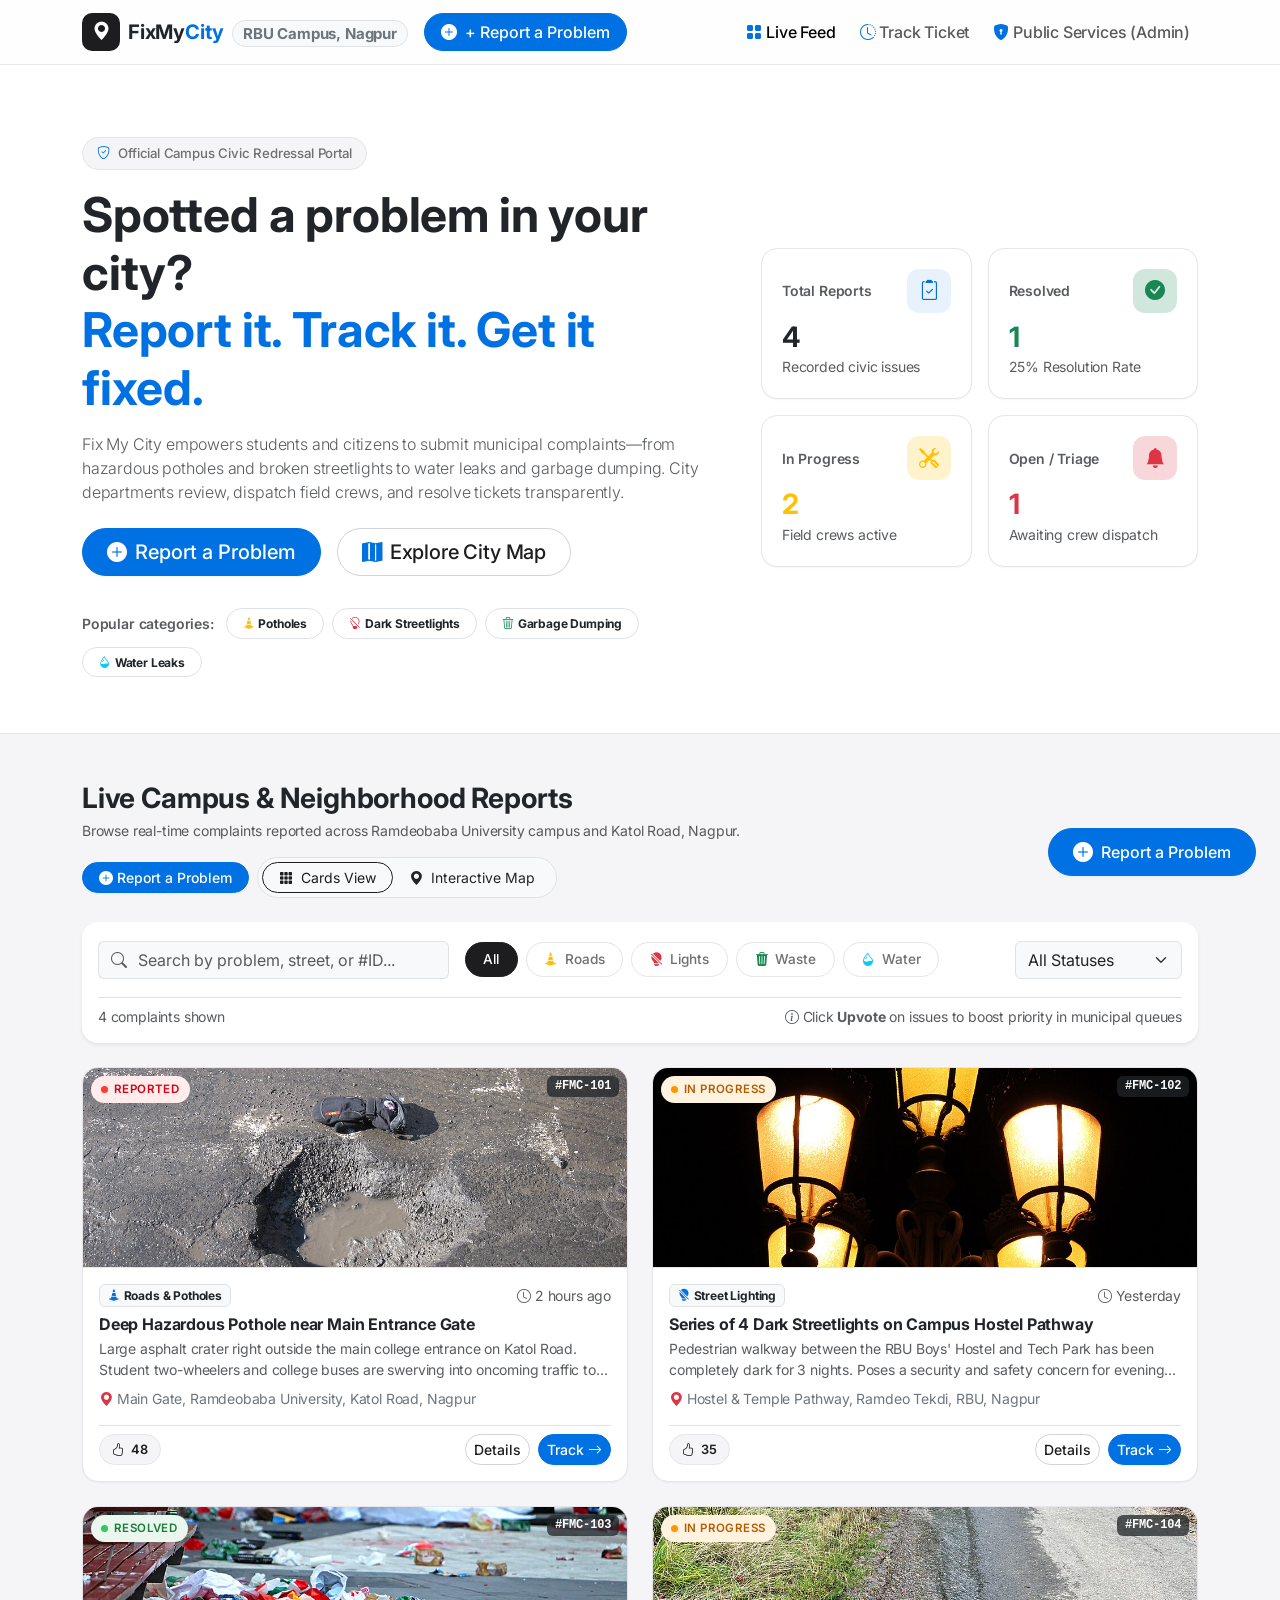
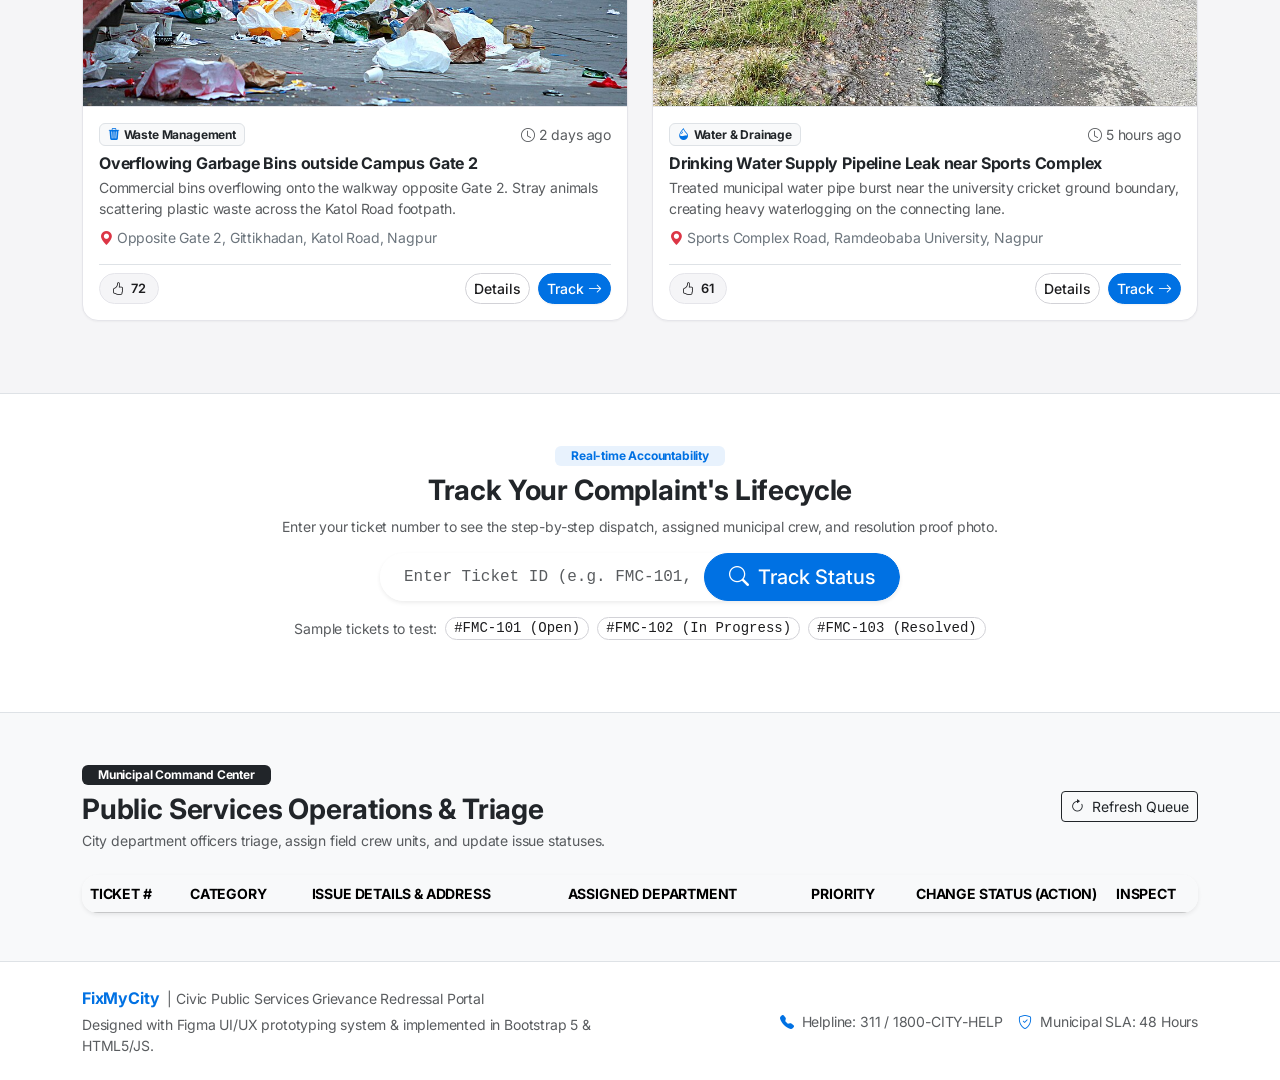
==== commit 0e3c7ddb: "refactor: apply Clean Apple Neutral design system with subtle blue accent" ====
--- a/index.html
+++ b/index.html
@@ -23,68 +23,64 @@
   <link rel="stylesheet" href="styles.css">
 
   <style>
-    /* Deep Royal Navy & Warm Amber Municipal Theme */
+    /* Clean Apple Neutral Overrides */
     :root {
-      --fmc-primary: #1E3A8A;       /* Deep Royal Navy */
-      --fmc-primary-dark: #172554;
-      --fmc-primary-hover: #1D4ED8;
-      --fmc-primary-light: #DBEAFE;
-      --fmc-accent: #D97706;        /* Warm Amber */
-      --fmc-accent-dark: #B45309;
-      --fmc-accent-hover: #F59E0B;
-      --fmc-accent-light: #FEF3C7;
-    }
-
-    .text-teal, .text-navy { color: #1E3A8A !important; }
-    .text-amber { color: #D97706 !important; }
-    .bg-teal, .bg-navy { background-color: #1E3A8A !important; color: #ffffff !important; }
-    .bg-teal-subtle, .bg-navy-subtle { background-color: #DBEAFE !important; color: #1E3A8A !important; }
-    .bg-amber-subtle { background-color: #FEF3C7 !important; color: #92400E !important; }
-
-    /* Royal Navy Primary Action */
-    .btn-teal, .btn-navy {
-      background: linear-gradient(135deg, #1E3A8A, #1D4ED8);
-      border-color: #1E3A8A;
+      --apple-blue: #0071E3;
+      --apple-blue-hover: #0077ED;
+      --apple-blue-subtle: #E8F2FD;
+      --apple-dark: #1D1D1F;
+      --apple-gray: #86868B;
+      --apple-light: #F5F5F7;
+      --apple-border: #E5E5EA;
+    }
+
+    .text-teal, .text-primary-apple { color: var(--apple-blue) !important; }
+    .bg-teal, .bg-primary-apple { background-color: var(--apple-blue) !important; color: #ffffff !important; }
+    .bg-teal-subtle { background-color: var(--apple-blue-subtle) !important; color: var(--apple-blue) !important; }
+    
+    /* Apple Pill Buttons */
+    .btn-teal, .btn-amber, .btn-apple-primary {
+      background-color: var(--apple-blue) !important;
+      border: 1px solid var(--apple-blue) !important;
       color: #ffffff !important;
-      font-weight: 600;
-      box-shadow: 0 4px 10px rgba(30, 58, 138, 0.25);
-      transition: all 0.2s ease;
-    }
-    .btn-teal:hover, .btn-navy:hover {
-      background: linear-gradient(135deg, #172554, #1E3A8A);
-      border-color: #172554;
+      font-weight: 500 !important;
+      border-radius: 980px !important;
+      box-shadow: 0 1px 2px rgba(0, 0, 0, 0.05) !important;
+      transition: all 0.2s cubic-bezier(0.16, 1, 0.3, 1) !important;
+    }
+    .btn-teal:hover, .btn-amber:hover, .btn-apple-primary:hover {
+      background-color: var(--apple-blue-hover) !important;
+      border-color: var(--apple-blue-hover) !important;
       color: #ffffff !important;
-      transform: translateY(-1px);
-      box-shadow: 0 6px 14px rgba(30, 58, 138, 0.35);
-    }
-
-    .btn-outline-teal, .btn-outline-navy {
-      color: #1E3A8A !important;
-      border-color: #1E3A8A !important;
-      font-weight: 600;
-      background-color: transparent;
-      transition: all 0.2s ease;
-    }
-    .btn-outline-teal:hover, .btn-outline-navy:hover {
-      background-color: #1E3A8A !important;
-      color: #ffffff !important;
-    }
-
-    /* Warm Amber Civic Action CTA */
-    .btn-amber {
-      background: linear-gradient(135deg, #D97706, #F59E0B);
-      border-color: #D97706;
-      color: #ffffff !important;
-      font-weight: 700;
-      box-shadow: 0 4px 12px rgba(217, 119, 6, 0.3);
-      transition: all 0.2s ease;
-    }
-    .btn-amber:hover {
-      background: linear-gradient(135deg, #B45309, #D97706);
-      border-color: #B45309;
-      color: #ffffff !important;
-      transform: translateY(-1px);
-      box-shadow: 0 6px 16px rgba(217, 119, 6, 0.45);
+      transform: translateY(-1px) !important;
+      box-shadow: 0 4px 12px rgba(0, 113, 227, 0.22) !important;
+    }
+
+    .btn-outline-teal, .btn-apple-secondary {
+      color: var(--apple-dark) !important;
+      border: 1px solid #D2D2D7 !important;
+      background-color: #FFFFFF !important;
+      font-weight: 500 !important;
+      border-radius: 980px !important;
+      transition: all 0.2s cubic-bezier(0.16, 1, 0.3, 1) !important;
+    }
+    .btn-outline-teal:hover, .btn-apple-secondary:hover {
+      background-color: var(--apple-light) !important;
+      color: var(--apple-dark) !important;
+      border-color: #C7C7CC !important;
+    }
+
+    .btn-outline-secondary {
+      color: var(--apple-dark) !important;
+      border: 1px solid #D2D2D7 !important;
+      background-color: #FFFFFF !important;
+      border-radius: 980px !important;
+      font-weight: 500 !important;
+    }
+    .btn-outline-secondary:hover {
+      background-color: var(--apple-light) !important;
+      border-color: #C7C7CC !important;
+      color: var(--apple-dark) !important;
     }
 
     .line-clamp-2 {
@@ -107,14 +103,14 @@
           <i class="bi bi-geo-alt-fill"></i>
         </div>
         <div>
-          <span class="fs-5 fw-extrabold text-teal">FixMy</span><span class="fs-5 fw-extrabold text-dark">City</span>
-          <span class="badge bg-teal-subtle text-teal ms-1 d-none d-sm-inline-block small">Ramdeobaba University (RBU)</span>
+          <span class="fs-5 fw-bold text-dark">FixMy</span><span class="fs-5 fw-bold" style="color: var(--apple-blue);">City</span>
+          <span class="badge bg-light text-secondary border ms-1 d-none d-sm-inline-block small" style="border-radius: 980px;">RBU Campus, Nagpur</span>
         </div>
       </a>
 
       <div class="d-flex align-items-center gap-2">
         <!-- Always Visible Report Button (visible on mobile, tablet & desktop) -->
-        <button class="btn btn-amber rounded-pill px-3 shadow-sm d-flex align-items-center gap-2 fw-bold" data-bs-toggle="modal" data-bs-target="#reportIssueModal">
+        <button class="btn btn-teal rounded-pill px-3 d-flex align-items-center gap-2 fw-medium" data-bs-toggle="modal" data-bs-target="#reportIssueModal">
           <i class="bi bi-plus-circle-fill fs-6"></i>
           <span>+ Report a Problem</span>
         </button>
@@ -148,22 +144,22 @@
       <div class="row align-items-center g-5">
         <div class="col-lg-7">
           <div class="hero-pill mb-3">
-            <i class="bi bi-broadcast text-teal"></i> Direct Bridge to Municipal Public Services
-          </div>
-          <h1 class="display-5 fw-extrabold text-dark tracking-tight mb-3">
+            <i class="bi bi-shield-check text-teal"></i> Official Campus Civic Redressal Portal
+          </div>
+          <h1 class="display-5 fw-bold text-dark tracking-tight mb-3">
             Spotted a problem in your city? <br>
-            <span class="text-teal">Report it. Track it. Get it fixed.</span>
+            <span style="color: var(--apple-blue);">Report it. Track it. Get it fixed.</span>
           </h1>
           <p class="lead text-muted mb-4 fs-6">
-            Fix My City empowers citizens to submit municipal complaints—from hazardous potholes and broken streetlights to water leaks and illegal dumping. City departments review, dispatch field crews, and resolve tickets transparently.
+            Fix My City empowers students and citizens to submit municipal complaints—from hazardous potholes and broken streetlights to water leaks and garbage dumping. City departments review, dispatch field crews, and resolve tickets transparently.
           </p>
 
           <div class="d-flex flex-wrap gap-3 justify-content-center justify-content-md-start mb-4">
-            <button class="btn btn-amber btn-lg px-4 rounded-pill shadow-sm d-flex align-items-center gap-2 fw-bold" data-bs-toggle="modal" data-bs-target="#reportIssueModal">
+            <button class="btn btn-teal btn-lg px-4 rounded-pill d-flex align-items-center gap-2 fw-medium" data-bs-toggle="modal" data-bs-target="#reportIssueModal">
               <i class="bi bi-plus-circle-fill"></i>
               <span>Report a Problem</span>
             </button>
-            <a href="#feed" class="btn btn-outline-secondary btn-lg px-4 rounded-pill d-flex align-items-center gap-2">
+            <a href="#feed" class="btn btn-outline-secondary btn-lg px-4 rounded-pill d-flex align-items-center gap-2 fw-medium">
               <i class="bi bi-map-fill text-teal"></i>
               <span>Explore City Map</span>
             </a>
@@ -262,7 +258,7 @@
 
         <!-- View Switcher & Report Button -->
         <div class="d-flex align-items-center gap-2">
-          <button class="btn btn-amber btn-sm rounded-pill px-3 shadow-xs d-flex align-items-center gap-1 fw-bold" data-bs-toggle="modal" data-bs-target="#reportIssueModal">
+          <button class="btn btn-teal btn-sm rounded-pill px-3 d-flex align-items-center gap-1 fw-medium" data-bs-toggle="modal" data-bs-target="#reportIssueModal">
             <i class="bi bi-plus-circle-fill"></i>
             <span>Report a Problem</span>
           </button>
@@ -545,7 +541,7 @@
   <div class="modal fade" id="successModal" tabindex="-1" aria-hidden="true">
     <div class="modal-dialog modal-dialog-centered">
       <div class="modal-content border-0 shadow-lg rounded-4 text-center p-4">
-        <div class="mx-auto mb-3" style="width: 64px; height: 64px; border-radius: 50%; background-color: #DBEAFE; color: #1E3A8A; display: flex; align-items: center; justify-content: center; font-size: 2rem;">
+        <div class="mx-auto mb-3" style="width: 58px; height: 58px; border-radius: 50%; background-color: #EAF7EE; color: #1B7C38; display: flex; align-items: center; justify-content: center; font-size: 1.8rem;">
           <i class="bi bi-check-circle-fill"></i>
         </div>
         <h4 class="fw-bold text-dark mb-1">Complaint Successfully Lodged!</h4>
@@ -611,7 +607,7 @@
   </footer>
 
   <!-- Floating Action Button (Always Accessible on Screen) -->
-  <button class="btn btn-amber rounded-pill px-4 py-2 shadow-lg position-fixed bottom-0 end-0 m-4 fw-bold d-flex align-items-center gap-2" style="z-index: 1050; border: 2px solid #fff;" data-bs-toggle="modal" data-bs-target="#reportIssueModal">
+  <button class="btn btn-teal rounded-pill px-4 py-2 shadow-sm position-fixed bottom-0 end-0 m-4 fw-medium d-flex align-items-center gap-2" style="z-index: 1050;" data-bs-toggle="modal" data-bs-target="#reportIssueModal">
     <i class="bi bi-plus-circle-fill fs-5"></i>
     <span>Report a Problem</span>
   </button>
--- a/styles.css
+++ b/styles.css
@@ -1,109 +1,114 @@
 :root {
-  --fmc-primary: #1E3A8A;       /* Deep Royal Navy */
-  --fmc-primary-dark: #172554;  /* Midnight Navy */
-  --fmc-primary-hover: #1D4ED8; /* Vibrant Royal Blue */
-  --fmc-primary-light: #DBEAFE; /* Soft Ice Blue */
-  --fmc-accent: #D97706;        /* Warm Amber */
-  --fmc-accent-dark: #B45309;   /* Deep Amber */
-  --fmc-accent-hover: #F59E0B;  /* Bright Amber */
-  --fmc-accent-light: #FEF3C7;  /* Soft Warm Gold */
-  --fmc-navy: #0F172A;
-  --fmc-slate: #334155;
-  --fmc-muted: #64748B;
-  --fmc-border: #E2E8F0;
-  --fmc-bg: #F8FAFC;
+  /* Apple Neutral Design System */
+  --fmc-primary: #0071E3;          /* Apple System Blue */
+  --fmc-primary-hover: #0077ED;
+  --fmc-primary-light: #E8F2FD;
+  --fmc-primary-subtle: #F2F7FD;
+  --fmc-dark: #1D1D1F;             /* Deep Charcoal / Near Black */
+  --fmc-slate: #1D1D1F;
+  --fmc-secondary-text: #6E6E73;
+  --fmc-muted: #86868B;
+  --fmc-border: #E5E5EA;           /* Hairline separator */
+  --fmc-border-light: #F2F2F7;
+  --fmc-bg: #F5F5F7;               /* Apple Signature Neutral Canvas */
   --fmc-card-bg: #FFFFFF;
-  --fmc-status-open: #DC2626;
-  --fmc-status-progress: #D97706;
-  --fmc-status-resolved: #16A34A;
-  --fmc-font-sans: 'Inter', system-ui, -apple-system, BlinkMacSystemFont, 'Segoe UI', Roboto, sans-serif;
-  --fmc-radius: 12px;
-  --fmc-shadow-sm: 0 1px 3px rgba(15, 23, 42, 0.08);
-  --fmc-shadow-md: 0 4px 12px rgba(15, 23, 42, 0.08);
-  --fmc-shadow-lg: 0 10px 25px rgba(15, 23, 42, 0.12);
+  --fmc-status-open: #FF3B30;      /* Apple System Red */
+  --fmc-status-progress: #FF9500;  /* Apple System Orange */
+  --fmc-status-resolved: #34C759;  /* Apple System Green */
+  --fmc-font-sans: -apple-system, BlinkMacSystemFont, "SF Pro Text", "SF Pro Display", 'Inter', system-ui, sans-serif;
+  --fmc-radius: 16px;
+  --fmc-radius-sm: 10px;
+  --fmc-radius-pill: 980px;
+  --fmc-shadow-xs: 0 1px 2px rgba(0, 0, 0, 0.04);
+  --fmc-shadow-sm: 0 2px 6px rgba(0, 0, 0, 0.04);
+  --fmc-shadow-md: 0 4px 16px rgba(0, 0, 0, 0.06);
+  --fmc-shadow-lg: 0 12px 32px rgba(0, 0, 0, 0.08);
 }
 
 body {
   font-family: var(--fmc-font-sans);
   background-color: var(--fmc-bg);
-  color: var(--fmc-slate);
+  color: var(--fmc-dark);
+  letter-spacing: -0.011em;
+  -webkit-font-smoothing: antialiased;
+  -moz-osx-font-smoothing: grayscale;
   overflow-x: hidden;
 }
 
-/* Header & Brand */
+/* Header & Navigation */
 .navbar-fmc {
-  background: rgba(255, 255, 255, 0.95);
-  backdrop-filter: blur(10px);
+  background: rgba(255, 255, 255, 0.85);
+  backdrop-filter: saturate(180%) blur(20px);
+  -webkit-backdrop-filter: saturate(180%) blur(20px);
   border-bottom: 1px solid var(--fmc-border);
-  transition: all 0.2s ease;
+  transition: background-color 0.3s ease;
 }
 
 .brand-badge {
-  background: linear-gradient(135deg, var(--fmc-primary), var(--fmc-primary-hover));
-  color: #fff;
-  width: 40px;
-  height: 40px;
+  background-color: var(--fmc-dark);
+  color: #FFFFFF;
+  width: 38px;
+  height: 38px;
   border-radius: 10px;
   display: inline-flex;
+  align-items: center;
+  justify-content: center;
+  font-size: 1.15rem;
+}
+
+/* Hero Section */
+.hero-section {
+  background-color: #FFFFFF;
+  padding: 4.5rem 0 3.5rem;
+  border-bottom: 1px solid var(--fmc-border);
+}
+
+.hero-pill {
+  display: inline-flex;
+  align-items: center;
+  gap: 0.5rem;
+  padding: 0.35rem 0.9rem;
+  background-color: var(--fmc-bg);
+  border: 1px solid var(--fmc-border);
+  border-radius: var(--fmc-radius-pill);
+  font-size: 0.825rem;
+  font-weight: 500;
+  color: var(--fmc-secondary-text);
+}
+
+/* Stat Cards */
+.stat-card {
+  background: var(--fmc-card-bg);
+  border: 1px solid var(--fmc-border);
+  border-radius: var(--fmc-radius);
+  padding: 1.25rem;
+  box-shadow: var(--fmc-shadow-xs);
+  transition: transform 0.2s ease, box-shadow 0.2s ease;
+}
+
+.stat-card:hover {
+  transform: translateY(-2px);
+  box-shadow: var(--fmc-shadow-sm);
+}
+
+.stat-icon {
+  width: 44px;
+  height: 44px;
+  border-radius: 12px;
+  display: flex;
   align-items: center;
   justify-content: center;
   font-size: 1.25rem;
-  box-shadow: 0 4px 12px rgba(30, 58, 138, 0.35);
-}
-
-/* Hero Section */
-.hero-section {
-  background: radial-gradient(circle at 10% 20%, rgba(219, 234, 254, 0.65) 0%, rgba(254, 243, 199, 0.4) 45%, rgba(248, 250, 252, 1) 80%);
-  padding: 4.5rem 0 3.5rem;
-  border-bottom: 1px solid var(--fmc-border);
-}
-
-.hero-pill {
-  display: inline-flex;
-  align-items: center;
-  gap: 0.5rem;
-  padding: 0.4rem 1rem;
-  background-color: #fff;
-  border: 1px solid #CBD5E1;
-  border-radius: 50px;
-  font-size: 0.85rem;
-  font-weight: 500;
-  color: var(--fmc-primary-dark);
-  box-shadow: var(--fmc-shadow-sm);
-}
-
-.stat-card {
-  background: #ffffff;
-  border: 1px solid var(--fmc-border);
-  border-radius: var(--fmc-radius);
-  padding: 1.25rem;
-  box-shadow: var(--fmc-shadow-sm);
-  transition: transform 0.2s ease, box-shadow 0.2s ease;
-}
-
-.stat-card:hover {
-  transform: translateY(-3px);
-  box-shadow: var(--fmc-shadow-md);
-}
-
-.stat-icon {
-  width: 48px;
-  height: 48px;
-  border-radius: 10px;
-  display: flex;
-  align-items: center;
-  justify-content: center;
-  font-size: 1.4rem;
 }
 
 /* Category Pill Badges */
 .category-btn {
   border: 1px solid var(--fmc-border);
-  background-color: #ffffff;
-  color: var(--fmc-slate);
-  border-radius: 20px;
-  padding: 0.4rem 1rem;
-  font-size: 0.875rem;
+  background-color: #FFFFFF;
+  color: var(--fmc-secondary-text);
+  border-radius: var(--fmc-radius-pill);
+  padding: 0.4rem 1.1rem;
+  font-size: 0.85rem;
   font-weight: 500;
   transition: all 0.2s ease;
   cursor: pointer;
@@ -112,10 +117,16 @@
   gap: 0.4rem;
 }
 
-.category-btn:hover, .category-btn.active {
-  background-color: var(--fmc-primary);
-  color: #ffffff;
-  border-color: var(--fmc-primary);
+.category-btn:hover {
+  background-color: var(--fmc-bg);
+  color: var(--fmc-dark);
+  border-color: #D2D2D7;
+}
+
+.category-btn.active {
+  background-color: var(--fmc-dark);
+  color: #FFFFFF;
+  border-color: var(--fmc-dark);
 }
 
 /* Complaint Feed Card */
@@ -124,63 +135,62 @@
   border: 1px solid var(--fmc-border);
   border-radius: var(--fmc-radius);
   overflow: hidden;
-  box-shadow: var(--fmc-shadow-sm);
-  transition: all 0.25s ease;
+  box-shadow: var(--fmc-shadow-xs);
+  transition: all 0.25s cubic-bezier(0.16, 1, 0.3, 1);
   display: flex;
   flex-direction: column;
   height: 100%;
 }
 
 .issue-card:hover {
-  transform: translateY(-4px);
-  box-shadow: var(--fmc-shadow-lg);
-  border-color: #CBD5E1;
+  transform: translateY(-3px);
+  box-shadow: var(--fmc-shadow-md);
+  border-color: #D2D2D7;
 }
 
 .issue-thumbnail {
-  height: 190px;
+  height: 200px;
   width: 100%;
   object-fit: cover;
   border-bottom: 1px solid var(--fmc-border);
 }
 
 .status-badge {
-  font-size: 0.75rem;
+  font-size: 0.72rem;
   font-weight: 600;
-  padding: 0.35rem 0.65rem;
-  border-radius: 20px;
+  padding: 0.3rem 0.65rem;
+  border-radius: var(--fmc-radius-pill);
   display: inline-flex;
   align-items: center;
   gap: 0.35rem;
   text-transform: uppercase;
-  letter-spacing: 0.5px;
+  letter-spacing: 0.4px;
 }
 
 .status-badge.open {
-  background-color: #FEE2E2;
-  color: #B91C1C;
+  background-color: #FFECEB;
+  color: #D70015;
 }
 
 .status-badge.in-progress {
-  background-color: #FEF3C7;
-  color: #B45309;
+  background-color: #FFF3E0;
+  color: #B25E00;
 }
 
 .status-badge.resolved {
-  background-color: #D1FAE5;
-  color: #047857;
+  background-color: #EAF7EE;
+  color: #1B7C38;
 }
 
 .status-dot {
-  width: 8px;
-  height: 8px;
+  width: 7px;
+  height: 7px;
   border-radius: 50%;
   display: inline-block;
 }
 
 .status-badge.open .status-dot {
   background-color: var(--fmc-status-open);
-  animation: pulse-red 1.8s infinite;
 }
 
 .status-badge.in-progress .status-dot {
@@ -191,19 +201,13 @@
   background-color: var(--fmc-status-resolved);
 }
 
-@keyframes pulse-red {
-  0% { transform: scale(0.95); opacity: 0.7; }
-  50% { transform: scale(1.3); opacity: 1; }
-  100% { transform: scale(0.95); opacity: 0.7; }
-}
-
 /* Upvote Button */
 .btn-upvote {
-  background-color: #F1F5F9;
-  color: var(--fmc-slate);
-  border: 1px solid #CBD5E1;
-  border-radius: 8px;
-  padding: 0.25rem 0.6rem;
+  background-color: var(--fmc-bg);
+  color: var(--fmc-dark);
+  border: 1px solid var(--fmc-border);
+  border-radius: var(--fmc-radius-pill);
+  padding: 0.3rem 0.75rem;
   font-size: 0.8rem;
   font-weight: 600;
   display: inline-flex;
@@ -214,8 +218,8 @@
 
 .btn-upvote:hover, .btn-upvote.voted {
   background-color: var(--fmc-primary-light);
-  color: var(--fmc-primary-dark);
-  border-color: var(--fmc-primary);
+  color: var(--fmc-primary);
+  border-color: rgba(0, 113, 227, 0.3);
 }
 
 /* Map Container */
@@ -224,7 +228,7 @@
   width: 100%;
   border-radius: var(--fmc-radius);
   border: 1px solid var(--fmc-border);
-  box-shadow: var(--fmc-shadow-md);
+  box-shadow: var(--fmc-shadow-sm);
   z-index: 10;
 }
 
@@ -242,8 +246,8 @@
   top: 20px;
   left: 30px;
   right: 30px;
-  height: 4px;
-  background-color: #E2E8F0;
+  height: 2px;
+  background-color: var(--fmc-border);
   z-index: 1;
 }
 
@@ -255,23 +259,23 @@
 }
 
 .step-circle {
-  width: 44px;
-  height: 44px;
+  width: 42px;
+  height: 42px;
   border-radius: 50%;
   background-color: #FFFFFF;
-  border: 3px solid #CBD5E1;
-  color: #94A3B8;
+  border: 2px solid var(--fmc-border);
+  color: var(--fmc-muted);
   display: flex;
   align-items: center;
   justify-content: center;
-  font-size: 1.1rem;
+  font-size: 1rem;
   margin: 0 auto 0.6rem;
-  transition: all 0.3s ease;
+  transition: all 0.25s ease;
 }
 
 .step-item.completed .step-circle {
-  background-color: var(--fmc-primary);
-  border-color: var(--fmc-primary);
+  background-color: var(--fmc-dark);
+  border-color: var(--fmc-dark);
   color: #FFFFFF;
 }
 
@@ -285,7 +289,7 @@
 .step-title {
   font-size: 0.85rem;
   font-weight: 600;
-  color: var(--fmc-slate);
+  color: var(--fmc-dark);
 }
 
 .step-time {
@@ -296,58 +300,39 @@
 /* Department Badge */
 .dept-pill {
   font-size: 0.725rem;
-  font-weight: 600;
-  background-color: #EFF6FF;
-  color: #1D4ED8;
-  border: 1px solid #BFDBFE;
-  padding: 0.2rem 0.55rem;
-  border-radius: 6px;
+  font-weight: 500;
+  background-color: var(--fmc-bg);
+  color: var(--fmc-secondary-text);
+  border: 1px solid var(--fmc-border);
+  padding: 0.25rem 0.65rem;
+  border-radius: var(--fmc-radius-pill);
   display: inline-block;
-}
-
-/* Figma Prototype Side Drawer & Callout */
-.figma-callout-card {
-  background: linear-gradient(135deg, #1E1B4B, #0F172A);
-  color: #FFFFFF;
-  border-radius: var(--fmc-radius);
-  border: 1px solid rgba(255, 255, 255, 0.1);
-  padding: 1.75rem;
-  box-shadow: var(--fmc-shadow-lg);
-}
-
-.figma-tag {
-  background: rgba(30, 58, 138, 0.25);
-  color: #93C5FD;
-  border: 1px solid rgba(147, 197, 253, 0.4);
-  font-size: 0.75rem;
-  font-weight: 600;
-  padding: 0.2rem 0.6rem;
-  border-radius: 4px;
 }
 
 /* Category Grid on Form Modal */
 .category-select-card {
-  border: 1.5px solid var(--fmc-border);
-  border-radius: 10px;
-  padding: 0.9rem;
+  border: 1px solid var(--fmc-border);
+  border-radius: var(--fmc-radius-sm);
+  padding: 1rem;
   cursor: pointer;
   text-align: center;
+  background-color: #FFFFFF;
   transition: all 0.2s ease;
 }
 
 .category-select-card:hover {
-  border-color: var(--fmc-primary);
-  background-color: #EFF6FF;
+  border-color: #D2D2D7;
+  background-color: var(--fmc-bg);
 }
 
 .category-select-card.selected {
   border-color: var(--fmc-primary);
-  background-color: #DBEAFE;
-  box-shadow: 0 0 0 2px var(--fmc-primary);
+  background-color: var(--fmc-primary-light);
+  box-shadow: 0 0 0 1px var(--fmc-primary);
 }
 
 .category-select-card i {
-  font-size: 1.6rem;
+  font-size: 1.5rem;
   color: var(--fmc-primary);
   margin-bottom: 0.35rem;
   display: block;
@@ -362,7 +347,7 @@
 
 .comparison-box {
   position: relative;
-  border-radius: 8px;
+  border-radius: var(--fmc-radius-sm);
   overflow: hidden;
   border: 1px solid var(--fmc-border);
 }
@@ -377,20 +362,20 @@
   position: absolute;
   top: 8px;
   left: 8px;
-  padding: 0.25rem 0.6rem;
+  padding: 0.2rem 0.6rem;
   font-size: 0.7rem;
-  font-weight: 700;
+  font-weight: 600;
   text-transform: uppercase;
-  border-radius: 4px;
+  border-radius: var(--fmc-radius-pill);
   color: #FFFFFF;
 }
 
 .comparison-label.before {
-  background: rgba(239, 68, 68, 0.9);
+  background: rgba(220, 38, 38, 0.9);
 }
 
 .comparison-label.after {
-  background: rgba(16, 185, 129, 0.9);
+  background: rgba(22, 163, 74, 0.9);
 }
 
 /* Responsive tweaks */
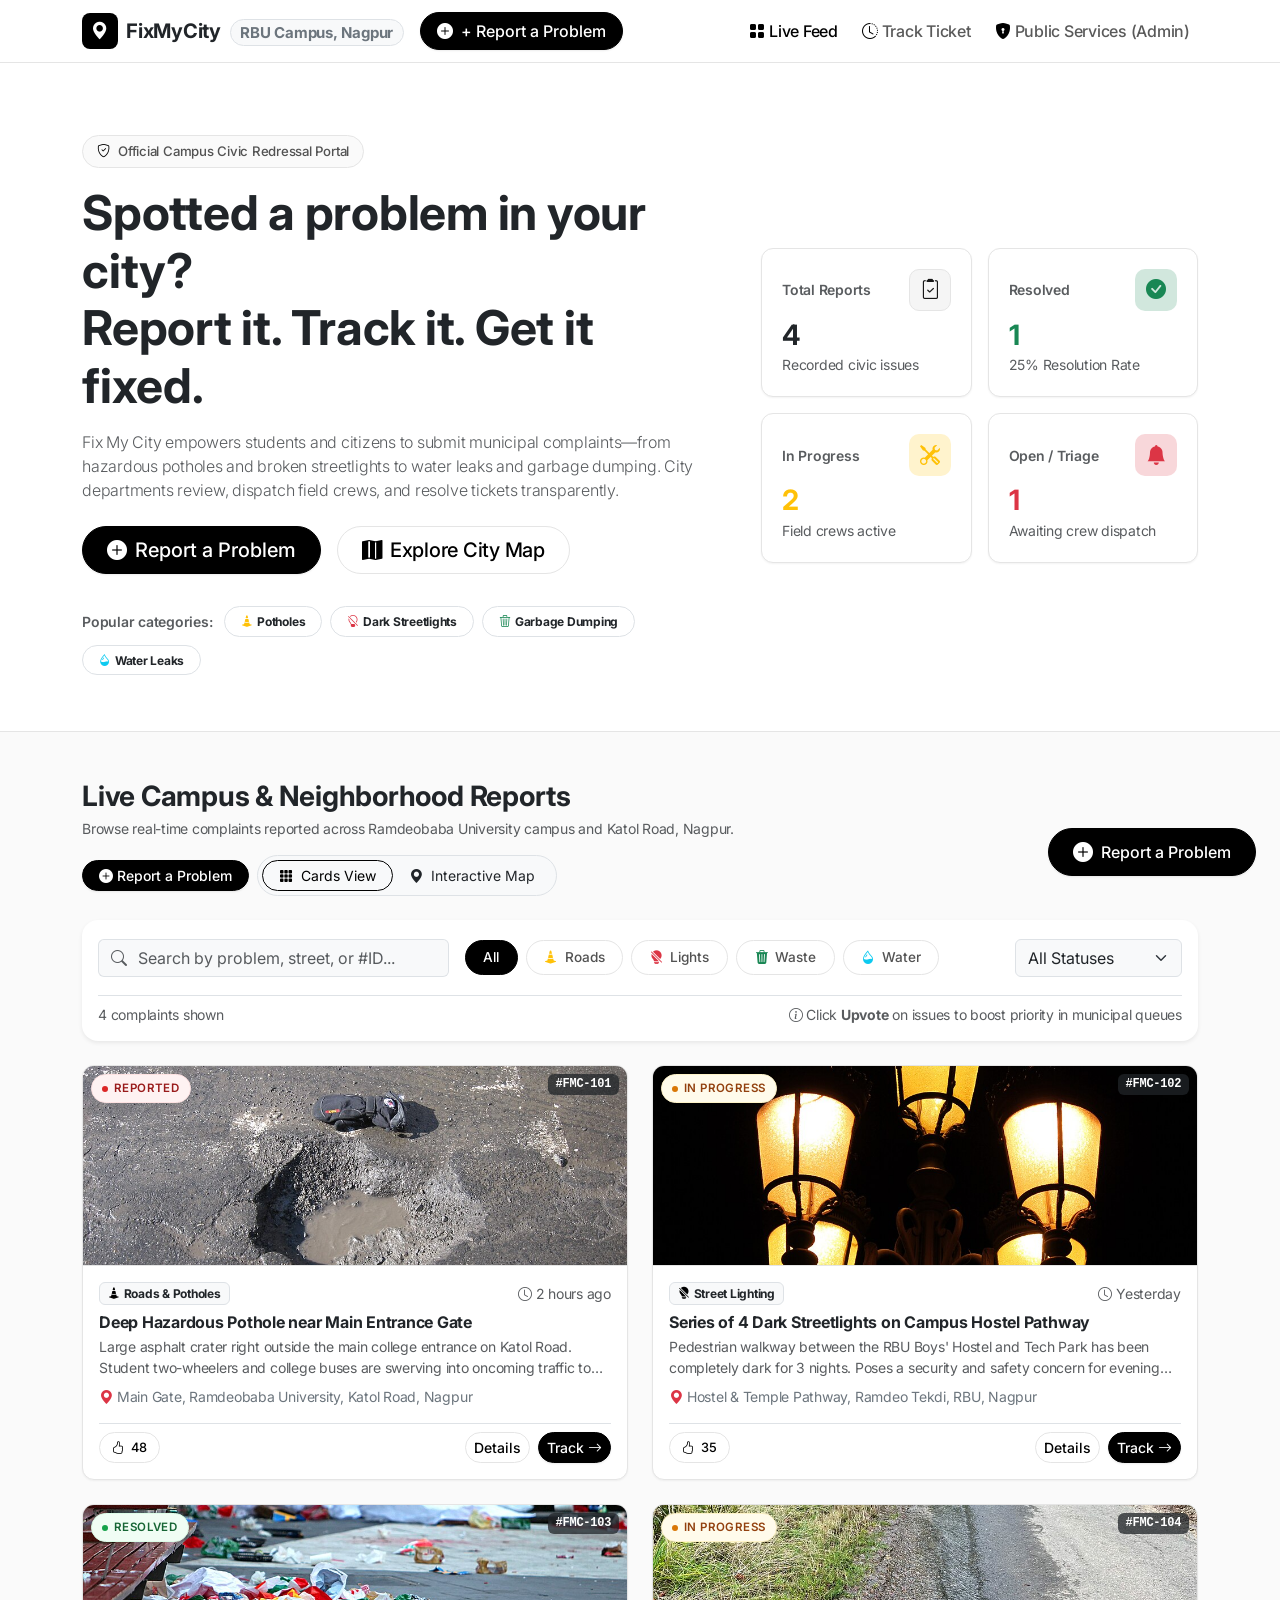
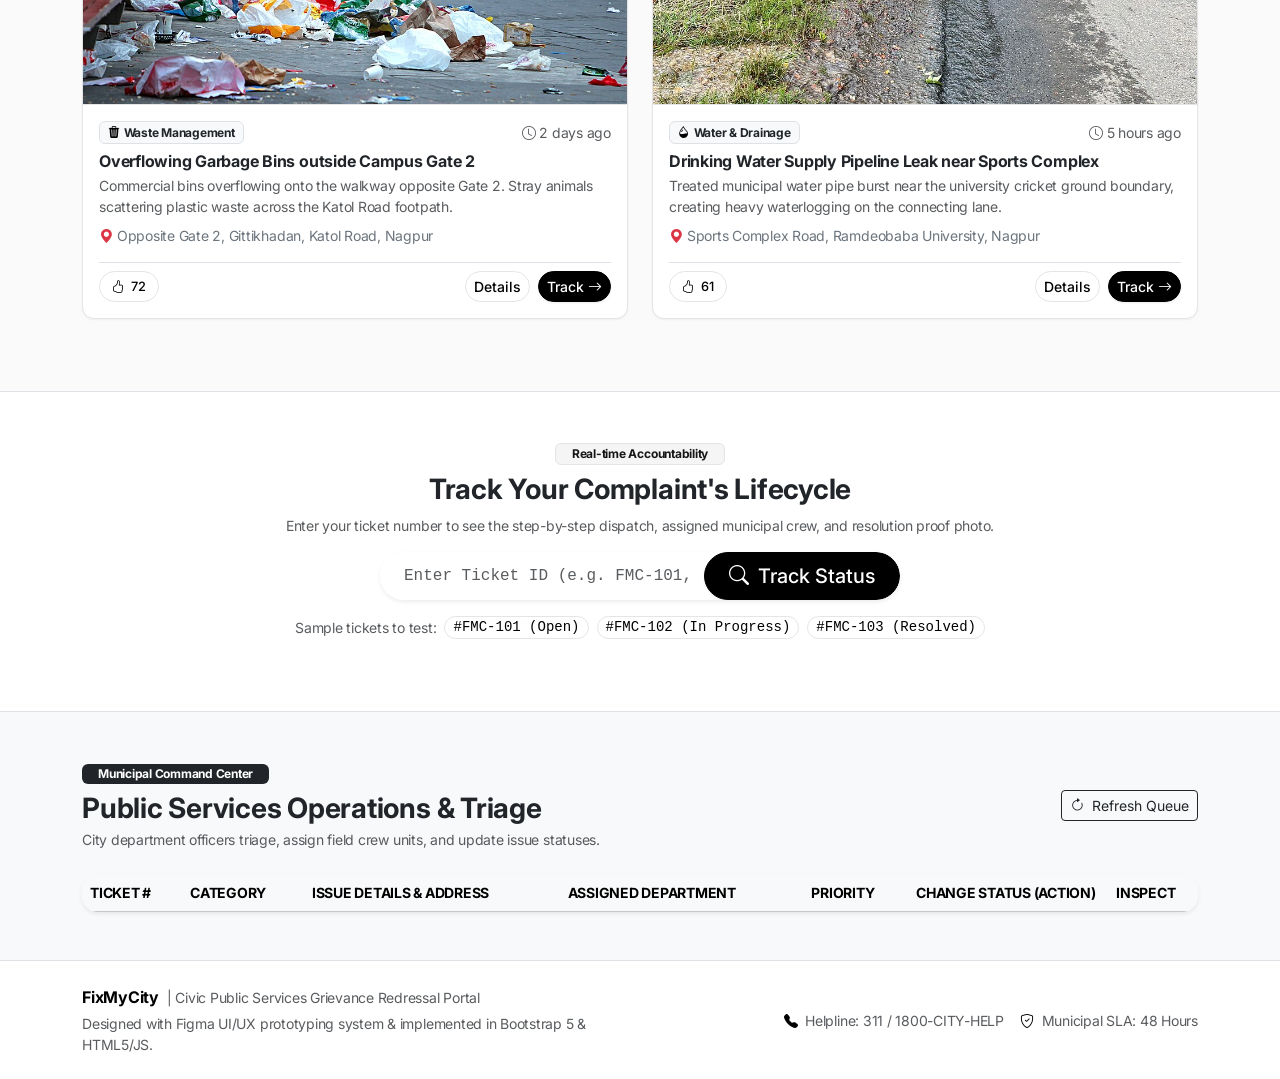
==== commit 9e2d5245: "feat: apply Minimalist Monochrome (Option 4 - Linear / Vercel style)" ====
--- a/index.html
+++ b/index.html
@@ -23,64 +23,49 @@
   <link rel="stylesheet" href="styles.css">
 
   <style>
-    /* Clean Apple Neutral Overrides */
+    /* Minimalist Monochrome (Linear / Vercel style) */
     :root {
-      --apple-blue: #0071E3;
-      --apple-blue-hover: #0077ED;
-      --apple-blue-subtle: #E8F2FD;
-      --apple-dark: #1D1D1F;
-      --apple-gray: #86868B;
-      --apple-light: #F5F5F7;
-      --apple-border: #E5E5EA;
+      --mono-black: #000000;
+      --mono-hover: #262626;
+      --mono-subtle: #F5F5F5;
+      --mono-border: #E5E5E5;
+      --mono-text-muted: #737373;
     }
 
-    .text-teal, .text-primary-apple { color: var(--apple-blue) !important; }
-    .bg-teal, .bg-primary-apple { background-color: var(--apple-blue) !important; color: #ffffff !important; }
-    .bg-teal-subtle { background-color: var(--apple-blue-subtle) !important; color: var(--apple-blue) !important; }
+    .text-teal, .text-primary-mono { color: #000000 !important; }
+    .bg-teal, .bg-primary-mono { background-color: #000000 !important; color: #ffffff !important; }
+    .bg-teal-subtle { background-color: #F5F5F5 !important; color: #171717 !important; border: 1px solid #E5E5E5; }
     
-    /* Apple Pill Buttons */
-    .btn-teal, .btn-amber, .btn-apple-primary {
-      background-color: var(--apple-blue) !important;
-      border: 1px solid var(--apple-blue) !important;
+    /* Monochrome Crisp Buttons */
+    .btn-teal, .btn-amber, .btn-primary {
+      background-color: #000000 !important;
+      border: 1px solid #000000 !important;
       color: #ffffff !important;
       font-weight: 500 !important;
       border-radius: 980px !important;
-      box-shadow: 0 1px 2px rgba(0, 0, 0, 0.05) !important;
-      transition: all 0.2s cubic-bezier(0.16, 1, 0.3, 1) !important;
+      box-shadow: 0 1px 2px rgba(0, 0, 0, 0.08) !important;
+      transition: all 0.15s ease !important;
     }
-    .btn-teal:hover, .btn-amber:hover, .btn-apple-primary:hover {
-      background-color: var(--apple-blue-hover) !important;
-      border-color: var(--apple-blue-hover) !important;
+    .btn-teal:hover, .btn-amber:hover, .btn-primary:hover {
+      background-color: #262626 !important;
+      border-color: #262626 !important;
       color: #ffffff !important;
       transform: translateY(-1px) !important;
-      box-shadow: 0 4px 12px rgba(0, 113, 227, 0.22) !important;
+      box-shadow: 0 4px 10px rgba(0, 0, 0, 0.12) !important;
     }
 
-    .btn-outline-teal, .btn-apple-secondary {
-      color: var(--apple-dark) !important;
-      border: 1px solid #D2D2D7 !important;
+    .btn-outline-teal, .btn-outline-secondary {
+      color: #000000 !important;
+      border: 1px solid #E5E5E5 !important;
       background-color: #FFFFFF !important;
       font-weight: 500 !important;
       border-radius: 980px !important;
-      transition: all 0.2s cubic-bezier(0.16, 1, 0.3, 1) !important;
+      transition: all 0.15s ease !important;
     }
-    .btn-outline-teal:hover, .btn-apple-secondary:hover {
-      background-color: var(--apple-light) !important;
-      color: var(--apple-dark) !important;
-      border-color: #C7C7CC !important;
-    }
-
-    .btn-outline-secondary {
-      color: var(--apple-dark) !important;
-      border: 1px solid #D2D2D7 !important;
-      background-color: #FFFFFF !important;
-      border-radius: 980px !important;
-      font-weight: 500 !important;
-    }
-    .btn-outline-secondary:hover {
-      background-color: var(--apple-light) !important;
-      border-color: #C7C7CC !important;
-      color: var(--apple-dark) !important;
+    .btn-outline-teal:hover, .btn-outline-secondary:hover {
+      background-color: #F5F5F5 !important;
+      color: #000000 !important;
+      border-color: #D4D4D4 !important;
     }
 
     .line-clamp-2 {
@@ -103,7 +88,7 @@
           <i class="bi bi-geo-alt-fill"></i>
         </div>
         <div>
-          <span class="fs-5 fw-bold text-dark">FixMy</span><span class="fs-5 fw-bold" style="color: var(--apple-blue);">City</span>
+          <span class="fs-5 fw-bold text-dark">FixMy</span><span class="fs-5 fw-bold text-dark">City</span>
           <span class="badge bg-light text-secondary border ms-1 d-none d-sm-inline-block small" style="border-radius: 980px;">RBU Campus, Nagpur</span>
         </div>
       </a>
@@ -148,7 +133,7 @@
           </div>
           <h1 class="display-5 fw-bold text-dark tracking-tight mb-3">
             Spotted a problem in your city? <br>
-            <span style="color: var(--apple-blue);">Report it. Track it. Get it fixed.</span>
+            <span class="text-dark">Report it. Track it. Get it fixed.</span>
           </h1>
           <p class="lead text-muted mb-4 fs-6">
             Fix My City empowers students and citizens to submit municipal complaints—from hazardous potholes and broken streetlights to water leaks and garbage dumping. City departments review, dispatch field crews, and resolve tickets transparently.
--- a/styles.css
+++ b/styles.css
@@ -1,35 +1,35 @@
 :root {
-  /* Apple Neutral Design System */
-  --fmc-primary: #0071E3;          /* Apple System Blue */
-  --fmc-primary-hover: #0077ED;
-  --fmc-primary-light: #E8F2FD;
-  --fmc-primary-subtle: #F2F7FD;
-  --fmc-dark: #1D1D1F;             /* Deep Charcoal / Near Black */
-  --fmc-slate: #1D1D1F;
-  --fmc-secondary-text: #6E6E73;
-  --fmc-muted: #86868B;
-  --fmc-border: #E5E5EA;           /* Hairline separator */
-  --fmc-border-light: #F2F2F7;
-  --fmc-bg: #F5F5F7;               /* Apple Signature Neutral Canvas */
+  /* Minimalist Monochrome (Linear / Vercel Aesthetic) */
+  --fmc-primary: #000000;
+  --fmc-primary-hover: #262626;
+  --fmc-primary-light: #F5F5F5;
+  --fmc-primary-subtle: #FAFAFA;
+  --fmc-dark: #000000;
+  --fmc-slate: #171717;
+  --fmc-secondary-text: #525252;
+  --fmc-muted: #737373;
+  --fmc-border: #E5E5E5;
+  --fmc-border-light: #F5F5F5;
+  --fmc-bg: #FAFAFA;
   --fmc-card-bg: #FFFFFF;
-  --fmc-status-open: #FF3B30;      /* Apple System Red */
-  --fmc-status-progress: #FF9500;  /* Apple System Orange */
-  --fmc-status-resolved: #34C759;  /* Apple System Green */
-  --fmc-font-sans: -apple-system, BlinkMacSystemFont, "SF Pro Text", "SF Pro Display", 'Inter', system-ui, sans-serif;
-  --fmc-radius: 16px;
-  --fmc-radius-sm: 10px;
+  --fmc-status-open: #DC2626;
+  --fmc-status-progress: #D97706;
+  --fmc-status-resolved: #16A34A;
+  --fmc-font-sans: 'Inter', -apple-system, BlinkMacSystemFont, "Segoe UI", Roboto, sans-serif;
+  --fmc-radius: 12px;
+  --fmc-radius-sm: 8px;
   --fmc-radius-pill: 980px;
-  --fmc-shadow-xs: 0 1px 2px rgba(0, 0, 0, 0.04);
-  --fmc-shadow-sm: 0 2px 6px rgba(0, 0, 0, 0.04);
-  --fmc-shadow-md: 0 4px 16px rgba(0, 0, 0, 0.06);
-  --fmc-shadow-lg: 0 12px 32px rgba(0, 0, 0, 0.08);
+  --fmc-shadow-xs: 0 1px 2px rgba(0, 0, 0, 0.05);
+  --fmc-shadow-sm: 0 1px 3px rgba(0, 0, 0, 0.06);
+  --fmc-shadow-md: 0 4px 14px rgba(0, 0, 0, 0.06);
+  --fmc-shadow-lg: 0 10px 28px rgba(0, 0, 0, 0.08);
 }
 
 body {
   font-family: var(--fmc-font-sans);
   background-color: var(--fmc-bg);
   color: var(--fmc-dark);
-  letter-spacing: -0.011em;
+  letter-spacing: -0.015em;
   -webkit-font-smoothing: antialiased;
   -moz-osx-font-smoothing: grayscale;
   overflow-x: hidden;
@@ -37,23 +37,23 @@
 
 /* Header & Navigation */
 .navbar-fmc {
-  background: rgba(255, 255, 255, 0.85);
-  backdrop-filter: saturate(180%) blur(20px);
-  -webkit-backdrop-filter: saturate(180%) blur(20px);
+  background: rgba(255, 255, 255, 0.9);
+  backdrop-filter: blur(12px);
+  -webkit-backdrop-filter: blur(12px);
   border-bottom: 1px solid var(--fmc-border);
-  transition: background-color 0.3s ease;
+  transition: all 0.2s ease;
 }
 
 .brand-badge {
-  background-color: var(--fmc-dark);
-  color: #FFFFFF;
-  width: 38px;
-  height: 38px;
-  border-radius: 10px;
+  background-color: #000000;
+  color: #FFFFFF;
+  width: 36px;
+  height: 36px;
+  border-radius: 8px;
   display: inline-flex;
   align-items: center;
   justify-content: center;
-  font-size: 1.15rem;
+  font-size: 1.1rem;
 }
 
 /* Hero Section */
@@ -89,12 +89,13 @@
 .stat-card:hover {
   transform: translateY(-2px);
   box-shadow: var(--fmc-shadow-sm);
+  border-color: #D4D4D4;
 }
 
 .stat-icon {
-  width: 44px;
-  height: 44px;
-  border-radius: 12px;
+  width: 42px;
+  height: 42px;
+  border-radius: 10px;
   display: flex;
   align-items: center;
   justify-content: center;
@@ -110,7 +111,7 @@
   padding: 0.4rem 1.1rem;
   font-size: 0.85rem;
   font-weight: 500;
-  transition: all 0.2s ease;
+  transition: all 0.15s ease;
   cursor: pointer;
   display: inline-flex;
   align-items: center;
@@ -118,15 +119,15 @@
 }
 
 .category-btn:hover {
-  background-color: var(--fmc-bg);
-  color: var(--fmc-dark);
-  border-color: #D2D2D7;
+  background-color: #F5F5F5;
+  color: #000000;
+  border-color: #D4D4D4;
 }
 
 .category-btn.active {
-  background-color: var(--fmc-dark);
-  color: #FFFFFF;
-  border-color: var(--fmc-dark);
+  background-color: #000000;
+  color: #FFFFFF;
+  border-color: #000000;
 }
 
 /* Complaint Feed Card */
@@ -136,7 +137,7 @@
   border-radius: var(--fmc-radius);
   overflow: hidden;
   box-shadow: var(--fmc-shadow-xs);
-  transition: all 0.25s cubic-bezier(0.16, 1, 0.3, 1);
+  transition: all 0.2s cubic-bezier(0.16, 1, 0.3, 1);
   display: flex;
   flex-direction: column;
   height: 100%;
@@ -145,7 +146,7 @@
 .issue-card:hover {
   transform: translateY(-3px);
   box-shadow: var(--fmc-shadow-md);
-  border-color: #D2D2D7;
+  border-color: #A3A3A3;
 }
 
 .issue-thumbnail {
@@ -168,23 +169,26 @@
 }
 
 .status-badge.open {
-  background-color: #FFECEB;
-  color: #D70015;
+  background-color: #FEF2F2;
+  color: #991B1B;
+  border: 1px solid #FEE2E2;
 }
 
 .status-badge.in-progress {
-  background-color: #FFF3E0;
-  color: #B25E00;
+  background-color: #FFFBEB;
+  color: #92400E;
+  border: 1px solid #FEF3C7;
 }
 
 .status-badge.resolved {
-  background-color: #EAF7EE;
-  color: #1B7C38;
+  background-color: #F0FDF4;
+  color: #166534;
+  border: 1px solid #DCFCE7;
 }
 
 .status-dot {
-  width: 7px;
-  height: 7px;
+  width: 6px;
+  height: 6px;
   border-radius: 50%;
   display: inline-block;
 }
@@ -203,23 +207,23 @@
 
 /* Upvote Button */
 .btn-upvote {
-  background-color: var(--fmc-bg);
+  background-color: #FFFFFF;
   color: var(--fmc-dark);
   border: 1px solid var(--fmc-border);
   border-radius: var(--fmc-radius-pill);
   padding: 0.3rem 0.75rem;
   font-size: 0.8rem;
-  font-weight: 600;
+  font-weight: 500;
   display: inline-flex;
   align-items: center;
   gap: 0.35rem;
-  transition: all 0.2s ease;
+  transition: all 0.15s ease;
 }
 
 .btn-upvote:hover, .btn-upvote.voted {
-  background-color: var(--fmc-primary-light);
-  color: var(--fmc-primary);
-  border-color: rgba(0, 113, 227, 0.3);
+  background-color: #000000;
+  color: #FFFFFF;
+  border-color: #000000;
 }
 
 /* Map Container */
@@ -259,8 +263,8 @@
 }
 
 .step-circle {
-  width: 42px;
-  height: 42px;
+  width: 40px;
+  height: 40px;
   border-radius: 50%;
   background-color: #FFFFFF;
   border: 2px solid var(--fmc-border);
@@ -270,20 +274,20 @@
   justify-content: center;
   font-size: 1rem;
   margin: 0 auto 0.6rem;
-  transition: all 0.25s ease;
+  transition: all 0.2s ease;
 }
 
 .step-item.completed .step-circle {
-  background-color: var(--fmc-dark);
-  border-color: var(--fmc-dark);
+  background-color: #000000;
+  border-color: #000000;
   color: #FFFFFF;
 }
 
 .step-item.active .step-circle {
   background-color: #FFFFFF;
-  border-color: var(--fmc-primary);
-  color: var(--fmc-primary);
-  box-shadow: 0 0 0 4px var(--fmc-primary-light);
+  border-color: #000000;
+  color: #000000;
+  box-shadow: 0 0 0 3px rgba(0, 0, 0, 0.08);
 }
 
 .step-title {
@@ -301,8 +305,8 @@
 .dept-pill {
   font-size: 0.725rem;
   font-weight: 500;
-  background-color: var(--fmc-bg);
-  color: var(--fmc-secondary-text);
+  background-color: #F5F5F5;
+  color: #404040;
   border: 1px solid var(--fmc-border);
   padding: 0.25rem 0.65rem;
   border-radius: var(--fmc-radius-pill);
@@ -317,23 +321,28 @@
   cursor: pointer;
   text-align: center;
   background-color: #FFFFFF;
-  transition: all 0.2s ease;
+  transition: all 0.15s ease;
 }
 
 .category-select-card:hover {
-  border-color: #D2D2D7;
-  background-color: var(--fmc-bg);
+  border-color: #A3A3A3;
+  background-color: #FAFAFA;
 }
 
 .category-select-card.selected {
-  border-color: var(--fmc-primary);
-  background-color: var(--fmc-primary-light);
-  box-shadow: 0 0 0 1px var(--fmc-primary);
+  border-color: #000000;
+  background-color: #000000;
+  color: #FFFFFF;
+}
+
+.category-select-card.selected i,
+.category-select-card.selected span {
+  color: #FFFFFF !important;
 }
 
 .category-select-card i {
   font-size: 1.5rem;
-  color: var(--fmc-primary);
+  color: #171717;
   margin-bottom: 0.35rem;
   display: block;
 }
@@ -371,7 +380,7 @@
 }
 
 .comparison-label.before {
-  background: rgba(220, 38, 38, 0.9);
+  background: rgba(0, 0, 0, 0.75);
 }
 
 .comparison-label.after {
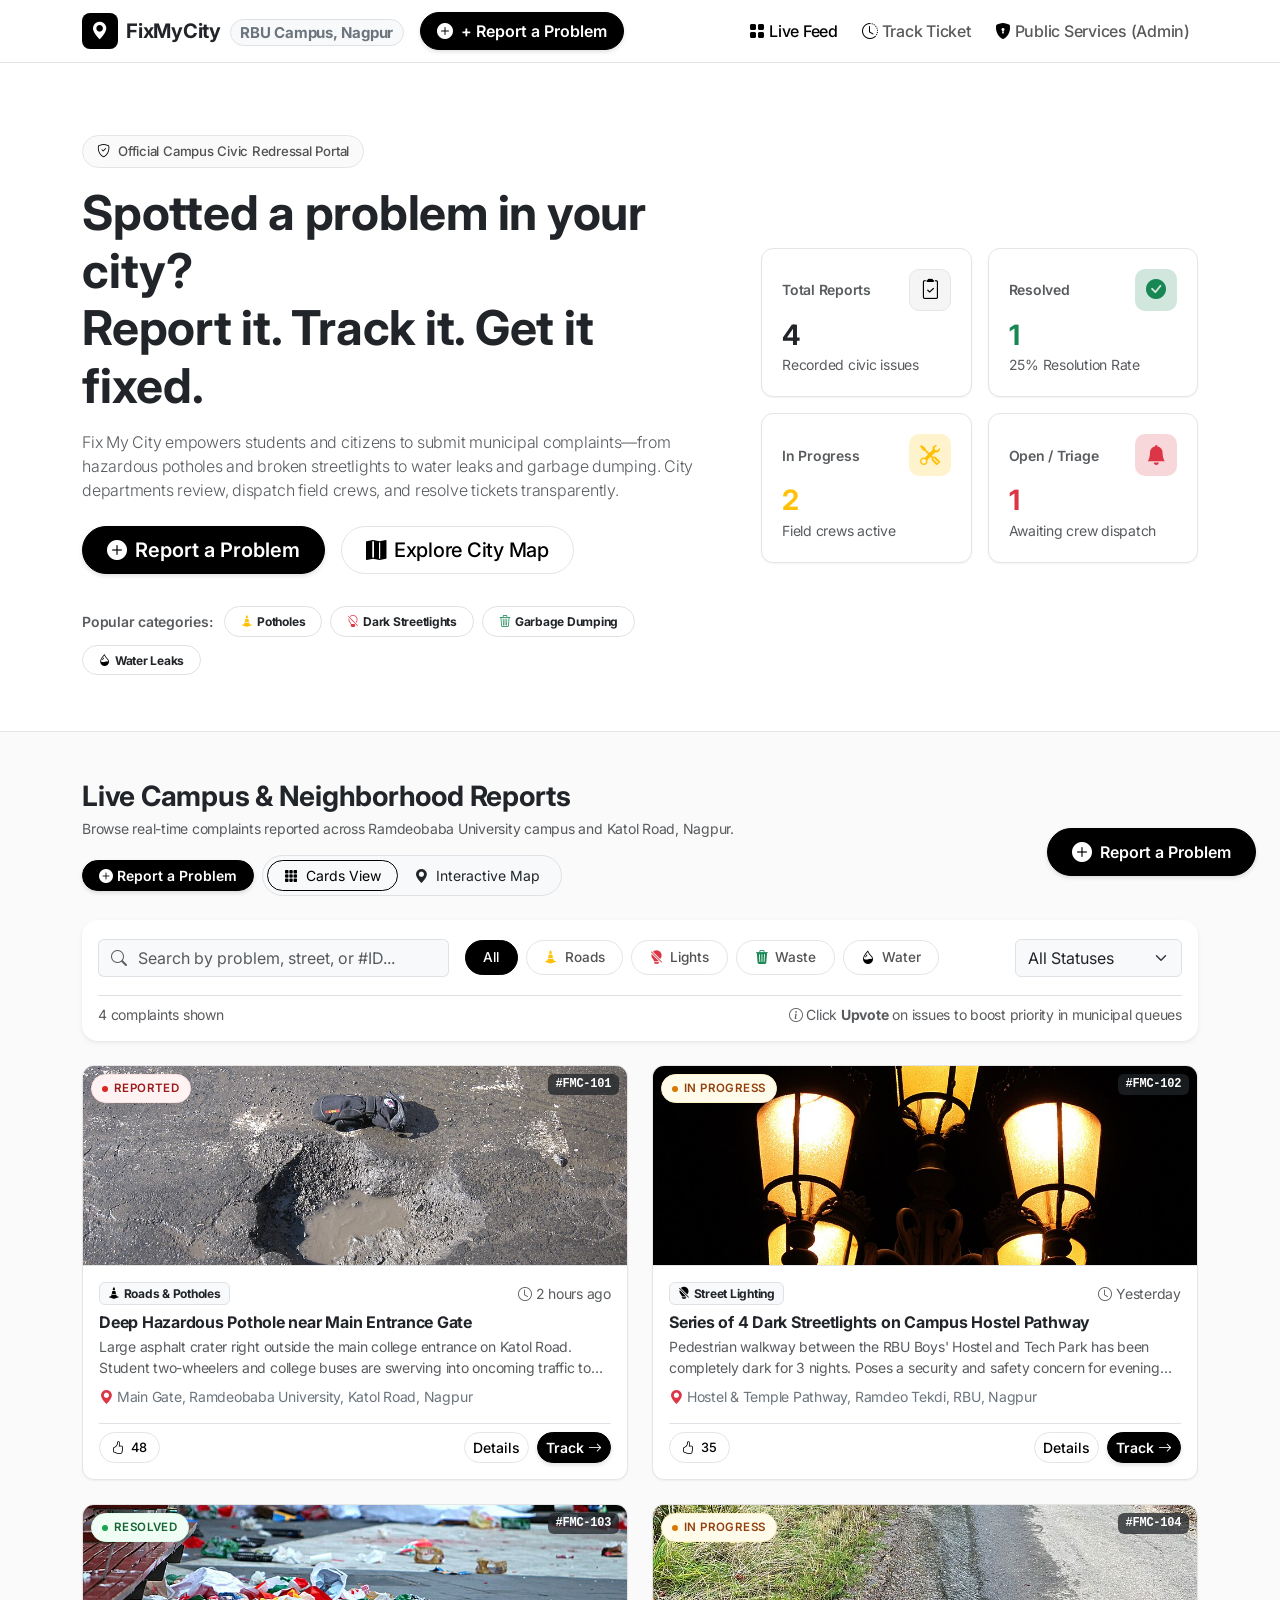
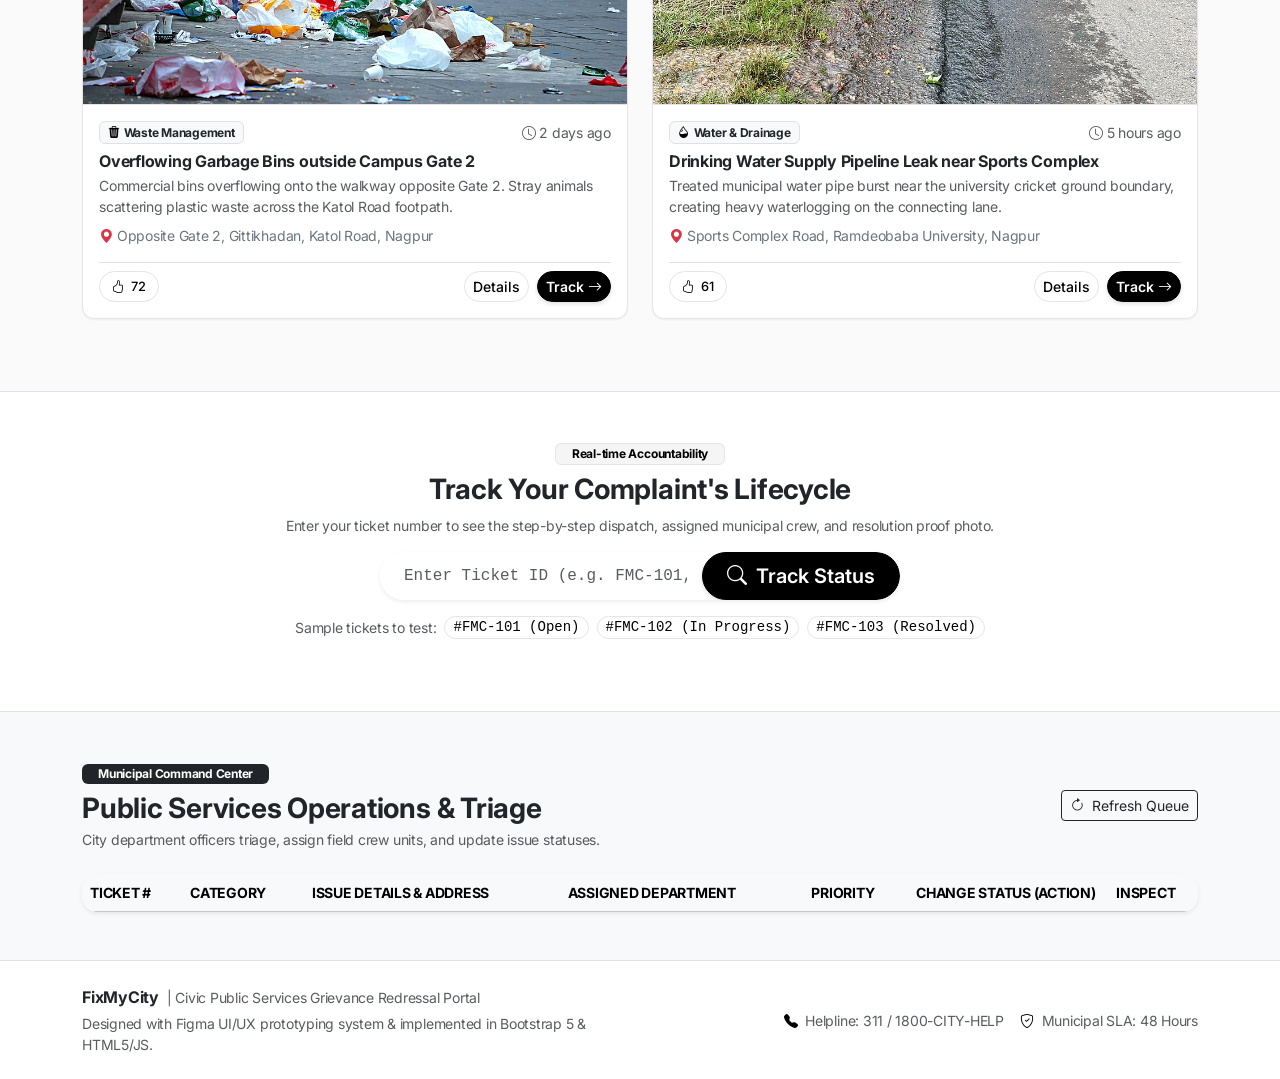
==== commit ab8d250e: "fix: force cache-busting and enforce 100% pure monochrome black buttons and text" ====
--- a/index.html
+++ b/index.html
@@ -19,42 +19,41 @@
   <!-- Leaflet Map CSS -->
   <link rel="stylesheet" href="https://unpkg.com/leaflet@1.9.4/dist/leaflet.css" />
 
-  <!-- Custom Stylesheet -->
-  <link rel="stylesheet" href="styles.css">
+  <!-- Custom Stylesheet (with cache-buster) -->
+  <link rel="stylesheet" href="styles.css?v=20261124_mono">
 
   <style>
-    /* Minimalist Monochrome (Linear / Vercel style) */
-    :root {
-      --mono-black: #000000;
-      --mono-hover: #262626;
-      --mono-subtle: #F5F5F5;
-      --mono-border: #E5E5E5;
-      --mono-text-muted: #737373;
+    /* 100% PURE MONOCHROME OVERRIDES (NO BLUE ANYWHERE) */
+    * {
+      --bs-primary: #000000 !important;
+      --bs-link-color: #000000 !important;
+      --bs-link-hover-color: #262626 !important;
     }
-
-    .text-teal, .text-primary-mono { color: #000000 !important; }
-    .bg-teal, .bg-primary-mono { background-color: #000000 !important; color: #ffffff !important; }
-    .bg-teal-subtle { background-color: #F5F5F5 !important; color: #171717 !important; border: 1px solid #E5E5E5; }
+    a { color: #000000; text-decoration: none; }
+    .text-teal, .text-primary, .text-info, .text-navy, .text-primary-mono { color: #000000 !important; }
+    .bg-teal, .bg-primary, .bg-info, .bg-navy, .bg-primary-mono { background-color: #000000 !important; color: #ffffff !important; }
+    .bg-teal-subtle { background-color: #F5F5F5 !important; color: #000000 !important; border: 1px solid #E5E5E5 !important; }
     
-    /* Monochrome Crisp Buttons */
-    .btn-teal, .btn-amber, .btn-primary {
+    /* Buttons: SOLID PURE JET BLACK - NEVER BLUE */
+    .btn-teal, .btn-amber, .btn-primary, button[data-bs-target="#reportIssueModal"] {
       background-color: #000000 !important;
+      background: #000000 !important;
       border: 1px solid #000000 !important;
       color: #ffffff !important;
-      font-weight: 500 !important;
+      font-weight: 600 !important;
       border-radius: 980px !important;
-      box-shadow: 0 1px 2px rgba(0, 0, 0, 0.08) !important;
+      box-shadow: 0 2px 4px rgba(0, 0, 0, 0.12) !important;
       transition: all 0.15s ease !important;
     }
-    .btn-teal:hover, .btn-amber:hover, .btn-primary:hover {
+    .btn-teal:hover, .btn-amber:hover, .btn-primary:hover, button[data-bs-target="#reportIssueModal"]:hover {
       background-color: #262626 !important;
+      background: #262626 !important;
       border-color: #262626 !important;
       color: #ffffff !important;
       transform: translateY(-1px) !important;
-      box-shadow: 0 4px 10px rgba(0, 0, 0, 0.12) !important;
     }
 
-    .btn-outline-teal, .btn-outline-secondary {
+    .btn-outline-teal, .btn-outline-secondary, .btn-outline-primary {
       color: #000000 !important;
       border: 1px solid #E5E5E5 !important;
       background-color: #FFFFFF !important;
@@ -62,7 +61,7 @@
       border-radius: 980px !important;
       transition: all 0.15s ease !important;
     }
-    .btn-outline-teal:hover, .btn-outline-secondary:hover {
+    .btn-outline-teal:hover, .btn-outline-secondary:hover, .btn-outline-primary:hover {
       background-color: #F5F5F5 !important;
       color: #000000 !important;
       border-color: #D4D4D4 !important;
@@ -576,7 +575,7 @@
       <div class="row align-items-center g-3">
         <div class="col-md-6 text-center text-md-start">
           <div class="d-flex align-items-center gap-2 justify-content-center justify-content-md-start">
-            <span class="fw-bold text-teal fs-6">FixMyCity</span>
+            <span class="fw-bold text-dark fs-6">FixMyCity</span>
             <span class="text-muted small">| Civic Public Services Grievance Redressal Portal</span>
           </div>
           <small class="text-muted d-block mt-1">Designed with Figma UI/UX prototyping system & implemented in Bootstrap 5 & HTML5/JS.</small>
@@ -592,7 +591,7 @@
   </footer>
 
   <!-- Floating Action Button (Always Accessible on Screen) -->
-  <button class="btn btn-teal rounded-pill px-4 py-2 shadow-sm position-fixed bottom-0 end-0 m-4 fw-medium d-flex align-items-center gap-2" style="z-index: 1050;" data-bs-toggle="modal" data-bs-target="#reportIssueModal">
+  <button class="btn btn-teal rounded-pill px-4 py-2 shadow position-fixed bottom-0 end-0 m-4 fw-medium d-flex align-items-center gap-2" style="z-index: 1050; background: #000000 !important; color: #ffffff !important; border: 1px solid #000000 !important;" data-bs-toggle="modal" data-bs-target="#reportIssueModal">
     <i class="bi bi-plus-circle-fill fs-5"></i>
     <span>Report a Problem</span>
   </button>
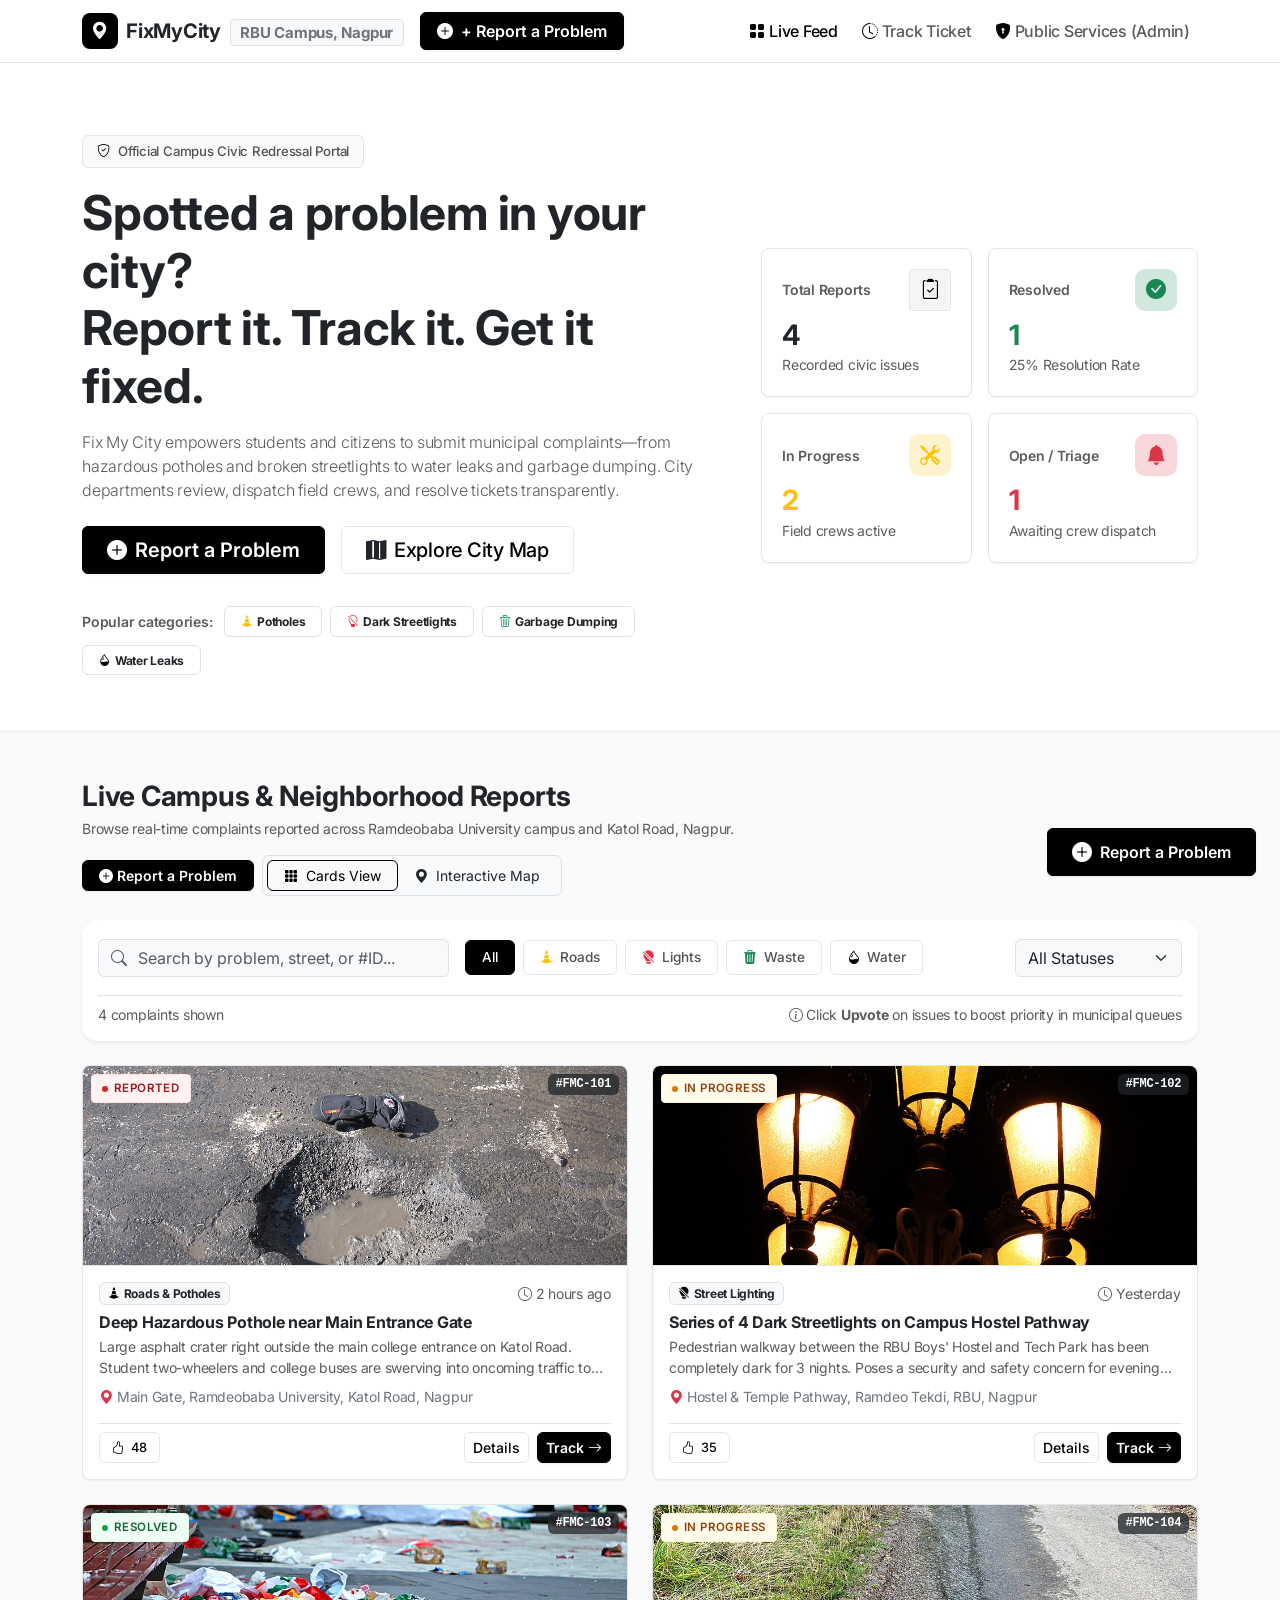
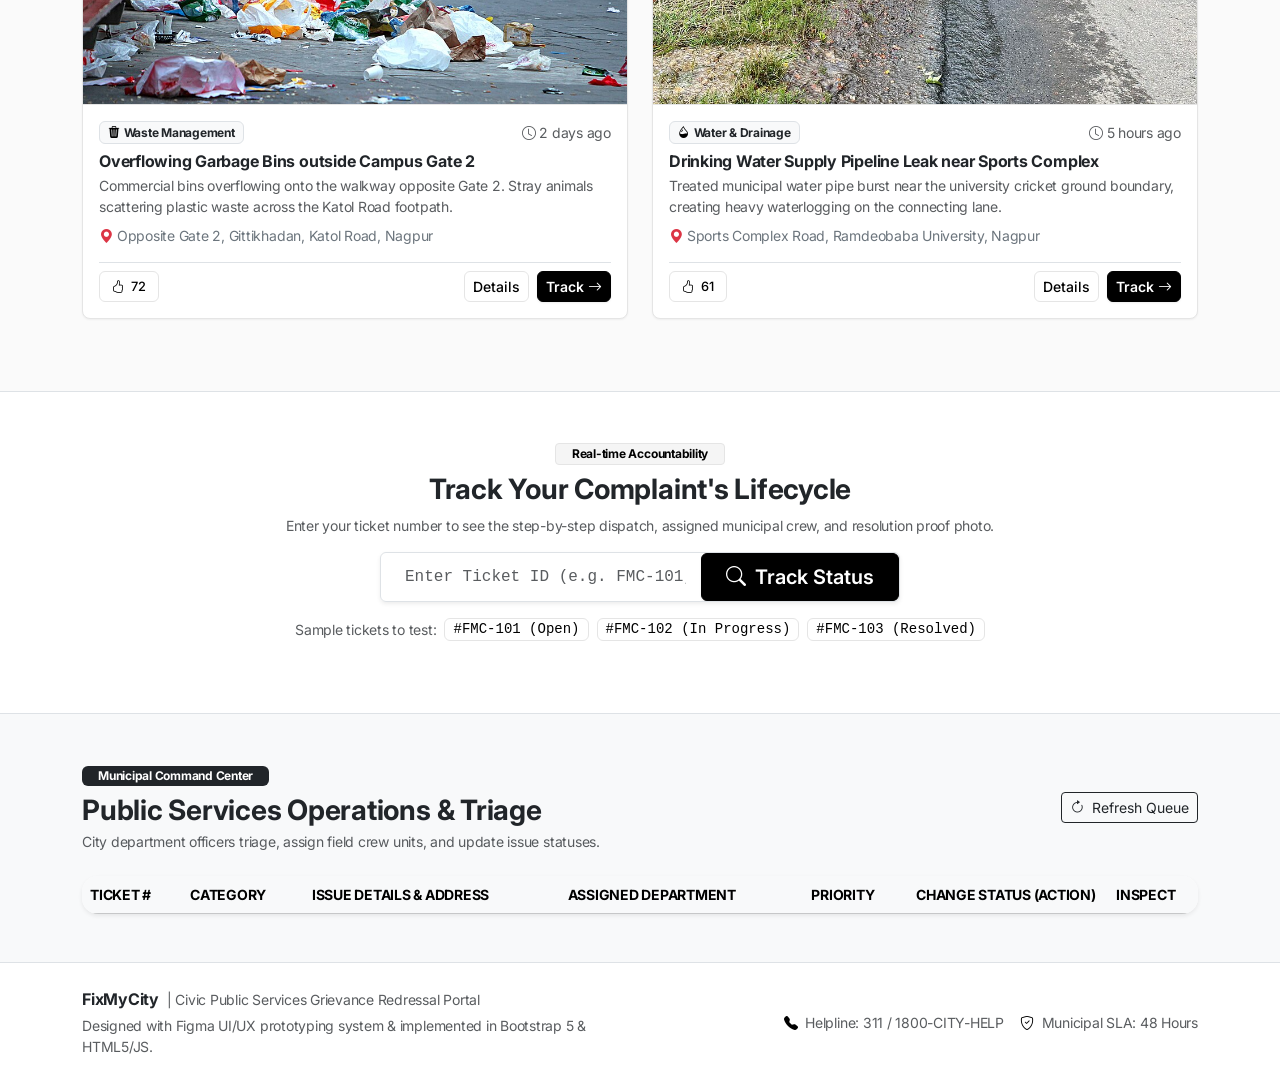
==== commit 857c6055: "style: remove pill shapes and replace with crisp rectangular boxes" ====
--- a/index.html
+++ b/index.html
@@ -20,10 +20,10 @@
   <link rel="stylesheet" href="https://unpkg.com/leaflet@1.9.4/dist/leaflet.css" />
 
   <!-- Custom Stylesheet (with cache-buster) -->
-  <link rel="stylesheet" href="styles.css?v=20261124_mono">
+  <link rel="stylesheet" href="styles.css?v=20261124_boxes_v1">
 
   <style>
-    /* 100% PURE MONOCHROME OVERRIDES (NO BLUE ANYWHERE) */
+    /* 100% PURE MONOCHROME BOX DESIGN (NO PILLS, NO BLUE) */
     * {
       --bs-primary: #000000 !important;
       --bs-link-color: #000000 !important;
@@ -32,17 +32,17 @@
     a { color: #000000; text-decoration: none; }
     .text-teal, .text-primary, .text-info, .text-navy, .text-primary-mono { color: #000000 !important; }
     .bg-teal, .bg-primary, .bg-info, .bg-navy, .bg-primary-mono { background-color: #000000 !important; color: #ffffff !important; }
-    .bg-teal-subtle { background-color: #F5F5F5 !important; color: #000000 !important; border: 1px solid #E5E5E5 !important; }
+    .bg-teal-subtle { background-color: #F5F5F5 !important; color: #000000 !important; border: 1px solid #E5E5E5 !important; border-radius: 4px !important; }
     
-    /* Buttons: SOLID PURE JET BLACK - NEVER BLUE */
+    /* Buttons: SOLID PURE JET BLACK CRISP BOXES */
     .btn-teal, .btn-amber, .btn-primary, button[data-bs-target="#reportIssueModal"] {
       background-color: #000000 !important;
       background: #000000 !important;
       border: 1px solid #000000 !important;
       color: #ffffff !important;
       font-weight: 600 !important;
-      border-radius: 980px !important;
-      box-shadow: 0 2px 4px rgba(0, 0, 0, 0.12) !important;
+      border-radius: 6px !important;
+      box-shadow: 0 1px 2px rgba(0, 0, 0, 0.08) !important;
       transition: all 0.15s ease !important;
     }
     .btn-teal:hover, .btn-amber:hover, .btn-primary:hover, button[data-bs-target="#reportIssueModal"]:hover {
@@ -58,7 +58,7 @@
       border: 1px solid #E5E5E5 !important;
       background-color: #FFFFFF !important;
       font-weight: 500 !important;
-      border-radius: 980px !important;
+      border-radius: 6px !important;
       transition: all 0.15s ease !important;
     }
     .btn-outline-teal:hover, .btn-outline-secondary:hover, .btn-outline-primary:hover {
@@ -88,13 +88,13 @@
         </div>
         <div>
           <span class="fs-5 fw-bold text-dark">FixMy</span><span class="fs-5 fw-bold text-dark">City</span>
-          <span class="badge bg-light text-secondary border ms-1 d-none d-sm-inline-block small" style="border-radius: 980px;">RBU Campus, Nagpur</span>
+          <span class="badge bg-light text-secondary border ms-1 d-none d-sm-inline-block small" style="border-radius: 4px;">RBU Campus, Nagpur</span>
         </div>
       </a>
 
       <div class="d-flex align-items-center gap-2">
         <!-- Always Visible Report Button (visible on mobile, tablet & desktop) -->
-        <button class="btn btn-teal rounded-pill px-3 d-flex align-items-center gap-2 fw-medium" data-bs-toggle="modal" data-bs-target="#reportIssueModal">
+        <button class="btn btn-teal rounded-2 px-3 d-flex align-items-center gap-2 fw-medium" data-bs-toggle="modal" data-bs-target="#reportIssueModal">
           <i class="bi bi-plus-circle-fill fs-6"></i>
           <span>+ Report a Problem</span>
         </button>
@@ -139,29 +139,29 @@
           </p>
 
           <div class="d-flex flex-wrap gap-3 justify-content-center justify-content-md-start mb-4">
-            <button class="btn btn-teal btn-lg px-4 rounded-pill d-flex align-items-center gap-2 fw-medium" data-bs-toggle="modal" data-bs-target="#reportIssueModal">
+            <button class="btn btn-teal btn-lg px-4 rounded-2 d-flex align-items-center gap-2 fw-medium" data-bs-toggle="modal" data-bs-target="#reportIssueModal">
               <i class="bi bi-plus-circle-fill"></i>
               <span>Report a Problem</span>
             </button>
-            <a href="#feed" class="btn btn-outline-secondary btn-lg px-4 rounded-pill d-flex align-items-center gap-2 fw-medium">
-              <i class="bi bi-map-fill text-teal"></i>
+            <a href="#feed" class="btn btn-outline-secondary btn-lg px-4 rounded-2 d-flex align-items-center gap-2 fw-medium">
+              <i class="bi bi-map-fill text-dark"></i>
               <span>Explore City Map</span>
             </a>
           </div>
 
-          <!-- Quick category pills -->
+          <!-- Quick category boxes -->
           <div class="d-flex flex-wrap align-items-center gap-2 pt-2">
             <span class="small text-muted fw-semibold me-1">Popular categories:</span>
-            <span class="badge bg-white border text-dark py-2 px-3 rounded-pill shadow-xs" style="cursor: pointer;" onclick="document.querySelector('.category-btn[data-category=roads]').click(); document.getElementById('feed').scrollIntoView();">
+            <span class="badge bg-white border text-dark py-2 px-3 rounded-2 shadow-xs" style="cursor: pointer;" onclick="document.querySelector('.category-btn[data-category=roads]').click(); document.getElementById('feed').scrollIntoView();">
               <i class="bi bi-cone-striped text-warning me-1"></i>Potholes
             </span>
-            <span class="badge bg-white border text-dark py-2 px-3 rounded-pill shadow-xs" style="cursor: pointer;" onclick="document.querySelector('.category-btn[data-category=lighting]').click(); document.getElementById('feed').scrollIntoView();">
+            <span class="badge bg-white border text-dark py-2 px-3 rounded-2 shadow-xs" style="cursor: pointer;" onclick="document.querySelector('.category-btn[data-category=lighting]').click(); document.getElementById('feed').scrollIntoView();">
               <i class="bi bi-lightbulb-off text-danger me-1"></i>Dark Streetlights
             </span>
-            <span class="badge bg-white border text-dark py-2 px-3 rounded-pill shadow-xs" style="cursor: pointer;" onclick="document.querySelector('.category-btn[data-category=waste]').click(); document.getElementById('feed').scrollIntoView();">
+            <span class="badge bg-white border text-dark py-2 px-3 rounded-2 shadow-xs" style="cursor: pointer;" onclick="document.querySelector('.category-btn[data-category=waste]').click(); document.getElementById('feed').scrollIntoView();">
               <i class="bi bi-trash3 text-success me-1"></i>Garbage Dumping
             </span>
-            <span class="badge bg-white border text-dark py-2 px-3 rounded-pill shadow-xs" style="cursor: pointer;" onclick="document.querySelector('.category-btn[data-category=water]').click(); document.getElementById('feed').scrollIntoView();">
+            <span class="badge bg-white border text-dark py-2 px-3 rounded-2 shadow-xs" style="cursor: pointer;" onclick="document.querySelector('.category-btn[data-category=water]').click(); document.getElementById('feed').scrollIntoView();">
               <i class="bi bi-droplet-half text-info me-1"></i>Water Leaks
             </span>
           </div>
@@ -242,15 +242,15 @@
 
         <!-- View Switcher & Report Button -->
         <div class="d-flex align-items-center gap-2">
-          <button class="btn btn-teal btn-sm rounded-pill px-3 d-flex align-items-center gap-1 fw-medium" data-bs-toggle="modal" data-bs-target="#reportIssueModal">
+          <button class="btn btn-teal btn-sm rounded-2 px-3 d-flex align-items-center gap-1 fw-medium" data-bs-toggle="modal" data-bs-target="#reportIssueModal">
             <i class="bi bi-plus-circle-fill"></i>
             <span>Report a Problem</span>
           </button>
-          <div class="btn-group p-1 bg-light border rounded-pill shadow-xs" role="group">
-            <button type="button" class="btn btn-sm rounded-pill active px-3" id="btnGridView">
+          <div class="btn-group p-1 bg-light border rounded-2 shadow-xs" role="group">
+            <button type="button" class="btn btn-sm rounded-2 active px-3" id="btnGridView">
               <i class="bi bi-grid-3x3-gap-fill me-1"></i> Cards View
             </button>
-            <button type="button" class="btn btn-sm rounded-pill px-3" id="btnMapView">
+            <button type="button" class="btn btn-sm rounded-2 px-3" id="btnMapView">
               <i class="bi bi-geo-alt-fill me-1"></i> Interactive Map
             </button>
           </div>
@@ -332,9 +332,9 @@
         <p class="text-muted small">Enter your ticket number to see the step-by-step dispatch, assigned municipal crew, and resolution proof photo.</p>
 
         <!-- Search Bar -->
-        <div class="input-group input-group-lg shadow-sm rounded-pill overflow-hidden mx-auto my-3" style="max-width: 520px;">
+        <div class="input-group input-group-lg shadow-sm rounded-2 overflow-hidden mx-auto my-3 border" style="max-width: 520px;">
           <input type="text" id="ticketSearchInput" class="form-control border-0 ps-4 font-monospace fs-6" placeholder="Enter Ticket ID (e.g. FMC-101, FMC-102)">
-          <button class="btn btn-teal px-4" onclick="trackTicket(document.getElementById('ticketSearchInput').value)">
+          <button class="btn btn-teal px-4 rounded-0" onclick="trackTicket(document.getElementById('ticketSearchInput').value)">
             <i class="bi bi-search me-1"></i> Track Status
           </button>
         </div>
@@ -591,7 +591,7 @@
   </footer>
 
   <!-- Floating Action Button (Always Accessible on Screen) -->
-  <button class="btn btn-teal rounded-pill px-4 py-2 shadow position-fixed bottom-0 end-0 m-4 fw-medium d-flex align-items-center gap-2" style="z-index: 1050; background: #000000 !important; color: #ffffff !important; border: 1px solid #000000 !important;" data-bs-toggle="modal" data-bs-target="#reportIssueModal">
+  <button class="btn btn-teal rounded-2 px-4 py-2 shadow position-fixed bottom-0 end-0 m-4 fw-medium d-flex align-items-center gap-2" style="z-index: 1050; background: #000000 !important; color: #ffffff !important; border: 1px solid #000000 !important; border-radius: 6px !important;" data-bs-toggle="modal" data-bs-target="#reportIssueModal">
     <i class="bi bi-plus-circle-fill fs-5"></i>
     <span>Report a Problem</span>
   </button>
--- a/styles.css
+++ b/styles.css
@@ -16,9 +16,10 @@
   --fmc-status-progress: #D97706;
   --fmc-status-resolved: #16A34A;
   --fmc-font-sans: 'Inter', -apple-system, BlinkMacSystemFont, "Segoe UI", Roboto, sans-serif;
-  --fmc-radius: 12px;
-  --fmc-radius-sm: 8px;
-  --fmc-radius-pill: 980px;
+  --fmc-radius: 8px;
+  --fmc-radius-sm: 6px;
+  --fmc-radius-xs: 4px;
+  --fmc-radius-pill: 6px;
   --fmc-shadow-xs: 0 1px 2px rgba(0, 0, 0, 0.05);
   --fmc-shadow-sm: 0 1px 3px rgba(0, 0, 0, 0.06);
   --fmc-shadow-md: 0 4px 14px rgba(0, 0, 0, 0.06);
@@ -70,7 +71,7 @@
   padding: 0.35rem 0.9rem;
   background-color: var(--fmc-bg);
   border: 1px solid var(--fmc-border);
-  border-radius: var(--fmc-radius-pill);
+  border-radius: 6px;
   font-size: 0.825rem;
   font-weight: 500;
   color: var(--fmc-secondary-text);
@@ -107,8 +108,8 @@
   border: 1px solid var(--fmc-border);
   background-color: #FFFFFF;
   color: var(--fmc-secondary-text);
-  border-radius: var(--fmc-radius-pill);
-  padding: 0.4rem 1.1rem;
+  border-radius: 6px;
+  padding: 0.4rem 1rem;
   font-size: 0.85rem;
   font-weight: 500;
   transition: all 0.15s ease;
@@ -160,7 +161,7 @@
   font-size: 0.72rem;
   font-weight: 600;
   padding: 0.3rem 0.65rem;
-  border-radius: var(--fmc-radius-pill);
+  border-radius: 4px;
   display: inline-flex;
   align-items: center;
   gap: 0.35rem;
@@ -210,7 +211,7 @@
   background-color: #FFFFFF;
   color: var(--fmc-dark);
   border: 1px solid var(--fmc-border);
-  border-radius: var(--fmc-radius-pill);
+  border-radius: 6px;
   padding: 0.3rem 0.75rem;
   font-size: 0.8rem;
   font-weight: 500;
@@ -309,7 +310,7 @@
   color: #404040;
   border: 1px solid var(--fmc-border);
   padding: 0.25rem 0.65rem;
-  border-radius: var(--fmc-radius-pill);
+  border-radius: 4px;
   display: inline-block;
 }
 
@@ -375,7 +376,7 @@
   font-size: 0.7rem;
   font-weight: 600;
   text-transform: uppercase;
-  border-radius: var(--fmc-radius-pill);
+  border-radius: 4px;
   color: #FFFFFF;
 }
 
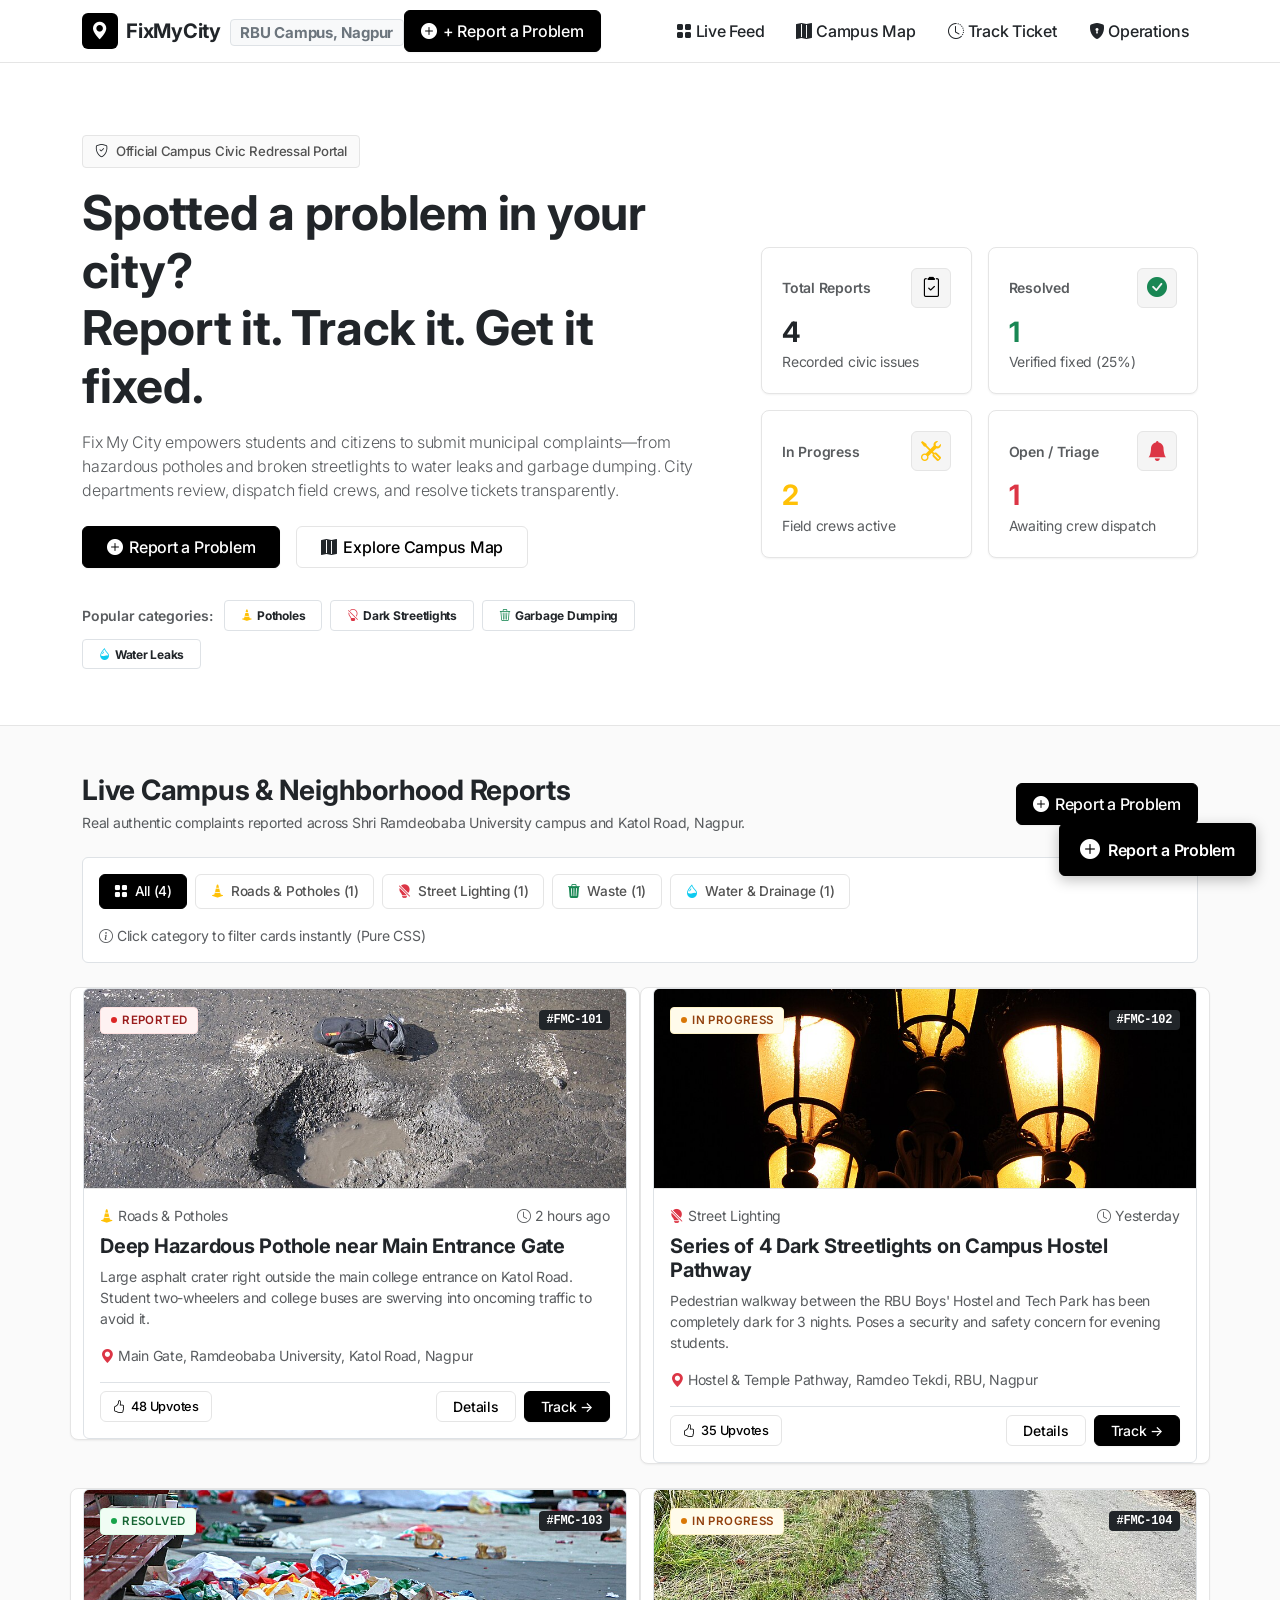
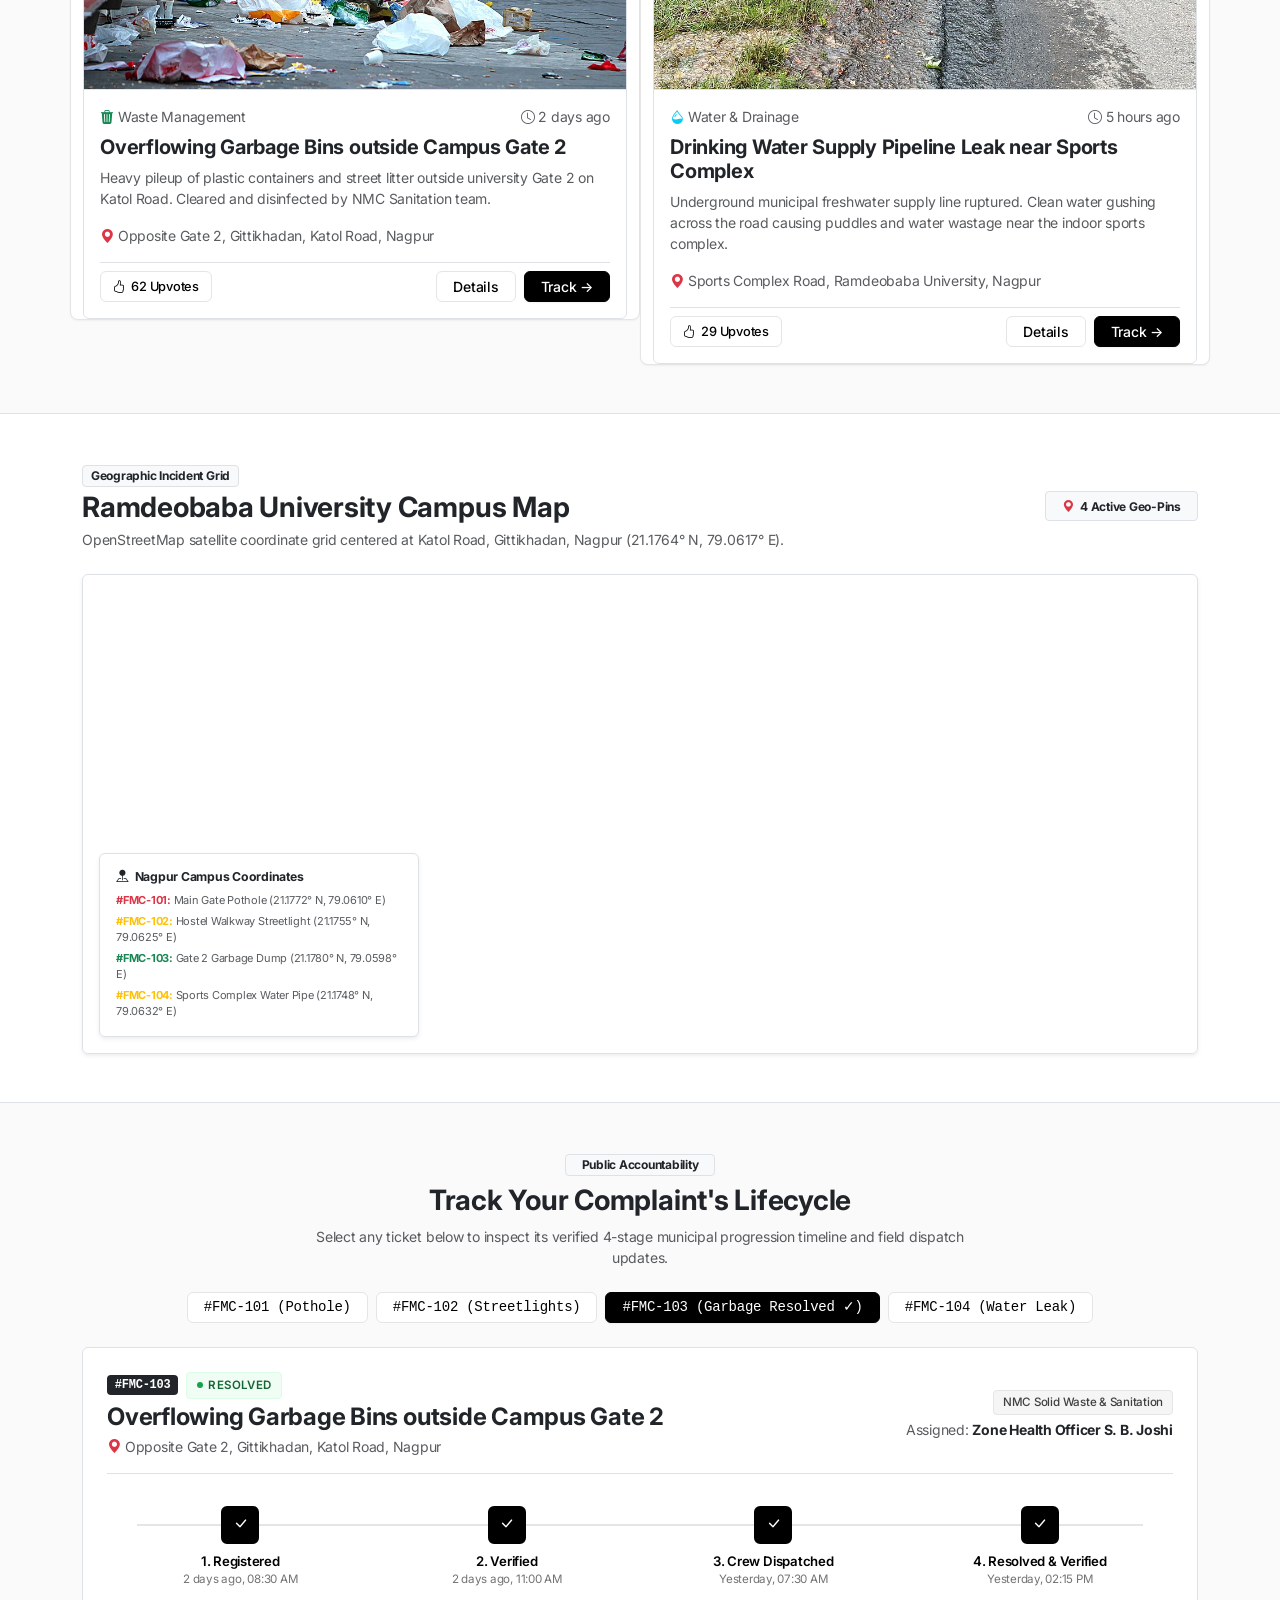
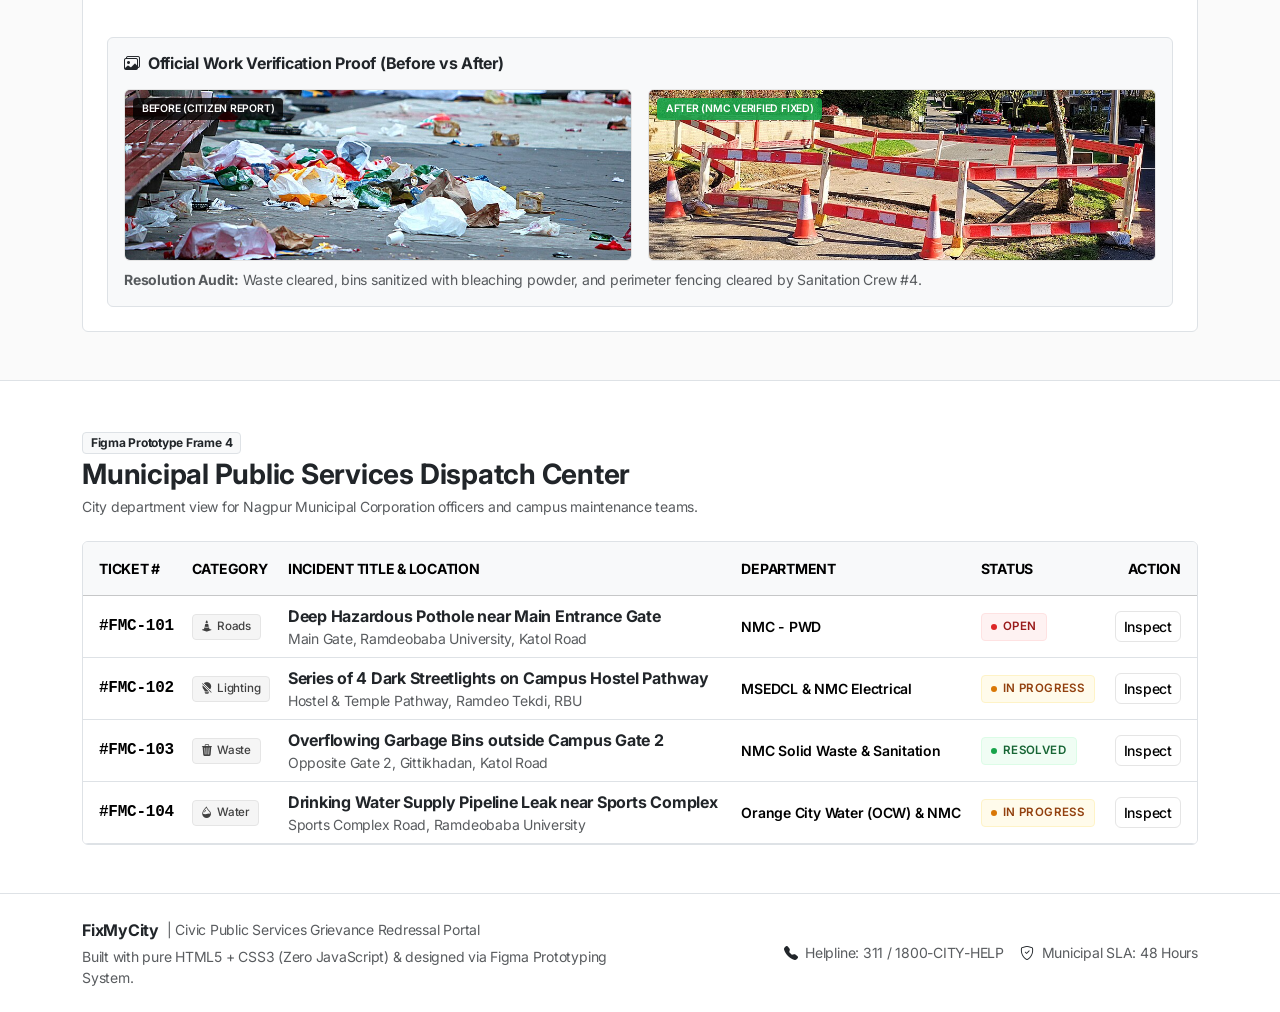
==== commit c6753a97: "feat: 100% pure HTML5 and CSS3 implementation with zero JavaScript" ====
--- a/index.html
+++ b/index.html
@@ -8,81 +8,25 @@
   <!-- Google Fonts: Inter -->
   <link rel="preconnect" href="https://fonts.googleapis.com">
   <link rel="preconnect" href="https://fonts.gstatic.com" crossorigin>
-  <link href="https://fonts.googleapis.com/css2?family=Inter:wght@300;400;500;600;700;800&family=JetBrains+Mono:wght@400;600&display=swap" rel="stylesheet">
-
-  <!-- Bootstrap 5.3 CSS -->
+  <link href="https://fonts.googleapis.com/css2?family=Inter:wght@400;500;600;700;800&family=JetBrains+Mono:wght@400;600&display=swap" rel="stylesheet">
+
+  <!-- Bootstrap 5.3 CSS (Layout & Grid only, NO Bootstrap JS) -->
   <link href="https://cdn.jsdelivr.net/npm/bootstrap@5.3.2/dist/css/bootstrap.min.css" rel="stylesheet">
 
   <!-- Bootstrap Icons -->
   <link rel="stylesheet" href="https://cdn.jsdelivr.net/npm/bootstrap-icons@1.11.3/font/bootstrap-icons.min.css">
 
-  <!-- Leaflet Map CSS -->
-  <link rel="stylesheet" href="https://unpkg.com/leaflet@1.9.4/dist/leaflet.css" />
-
-  <!-- Custom Stylesheet (with cache-buster) -->
-  <link rel="stylesheet" href="styles.css?v=20261124_boxes_v1">
-
-  <style>
-    /* 100% PURE MONOCHROME BOX DESIGN (NO PILLS, NO BLUE) */
-    * {
-      --bs-primary: #000000 !important;
-      --bs-link-color: #000000 !important;
-      --bs-link-hover-color: #262626 !important;
-    }
-    a { color: #000000; text-decoration: none; }
-    .text-teal, .text-primary, .text-info, .text-navy, .text-primary-mono { color: #000000 !important; }
-    .bg-teal, .bg-primary, .bg-info, .bg-navy, .bg-primary-mono { background-color: #000000 !important; color: #ffffff !important; }
-    .bg-teal-subtle { background-color: #F5F5F5 !important; color: #000000 !important; border: 1px solid #E5E5E5 !important; border-radius: 4px !important; }
-    
-    /* Buttons: SOLID PURE JET BLACK CRISP BOXES */
-    .btn-teal, .btn-amber, .btn-primary, button[data-bs-target="#reportIssueModal"] {
-      background-color: #000000 !important;
-      background: #000000 !important;
-      border: 1px solid #000000 !important;
-      color: #ffffff !important;
-      font-weight: 600 !important;
-      border-radius: 6px !important;
-      box-shadow: 0 1px 2px rgba(0, 0, 0, 0.08) !important;
-      transition: all 0.15s ease !important;
-    }
-    .btn-teal:hover, .btn-amber:hover, .btn-primary:hover, button[data-bs-target="#reportIssueModal"]:hover {
-      background-color: #262626 !important;
-      background: #262626 !important;
-      border-color: #262626 !important;
-      color: #ffffff !important;
-      transform: translateY(-1px) !important;
-    }
-
-    .btn-outline-teal, .btn-outline-secondary, .btn-outline-primary {
-      color: #000000 !important;
-      border: 1px solid #E5E5E5 !important;
-      background-color: #FFFFFF !important;
-      font-weight: 500 !important;
-      border-radius: 6px !important;
-      transition: all 0.15s ease !important;
-    }
-    .btn-outline-teal:hover, .btn-outline-secondary:hover, .btn-outline-primary:hover {
-      background-color: #F5F5F5 !important;
-      color: #000000 !important;
-      border-color: #D4D4D4 !important;
-    }
-
-    .line-clamp-2 {
-      display: -webkit-box;
-      -webkit-line-clamp: 2;
-      -webkit-box-orient: vertical;
-      overflow: hidden;
-    }
-  </style>
+  <!-- Custom Pure CSS Stylesheet (Zero JavaScript) -->
+  <link rel="stylesheet" href="styles.css?v=20261124_pure_css">
 </head>
 <body>
 
   <!-- ========================================================================= -->
-  <!-- NAVIGATION BAR (Figma Frame 1 Navigation Component)                       -->
-  <!-- ========================================================================= -->
-  <nav class="navbar navbar-expand-lg navbar-fmc sticky-top py-2">
+  <!-- NAVIGATION BAR (Pure HTML + CSS, Zero JS)                                 -->
+  <!-- ========================================================================= -->
+  <nav class="navbar navbar-expand-lg navbar-fmc py-2">
     <div class="container">
-      <a class="navbar-brand d-flex align-items-center gap-2 fw-bold text-dark" href="#">
+      <a class="navbar-brand d-flex align-items-center gap-2 fw-bold text-dark m-0" href="#">
         <div class="brand-badge">
           <i class="bi bi-geo-alt-fill"></i>
         </div>
@@ -92,28 +36,35 @@
         </div>
       </a>
 
+      <!-- Pure CSS Mobile Hamburger Input -->
+      <input type="checkbox" id="nav-toggle" class="nav-toggle-checkbox">
+
       <div class="d-flex align-items-center gap-2">
-        <!-- Always Visible Report Button (visible on mobile, tablet & desktop) -->
-        <button class="btn btn-teal rounded-2 px-3 d-flex align-items-center gap-2 fw-medium" data-bs-toggle="modal" data-bs-target="#reportIssueModal">
+        <!-- Always Visible Report Button (links to CSS modal) -->
+        <a href="#report-modal" class="btn-black text-decoration-none">
           <i class="bi bi-plus-circle-fill fs-6"></i>
           <span>+ Report a Problem</span>
-        </button>
-
-        <button class="navbar-toggler border-0 shadow-none" type="button" data-bs-toggle="collapse" data-bs-target="#navMenu">
+        </a>
+
+        <!-- Pure CSS Hamburger Trigger Label -->
+        <label for="nav-toggle" class="navbar-toggler border-0 shadow-none d-lg-none" style="cursor: pointer;">
           <span class="navbar-toggler-icon"></span>
-        </button>
-      </div>
-
-      <div class="collapse navbar-collapse" id="navMenu">
-        <ul class="navbar-nav ms-auto align-items-lg-center gap-2 my-2 my-lg-0">
+        </label>
+      </div>
+
+      <div class="nav-collapse-css collapse navbar-collapse" id="navMenu">
+        <ul class="navbar-nav ms-auto align-items-lg-center gap-3 my-2 my-lg-0">
           <li class="nav-item">
-            <a class="nav-link active fw-medium" href="#feed"><i class="bi bi-grid-fill me-1 text-teal"></i>Live Feed</a>
+            <a class="nav-link fw-medium text-dark" href="#feed"><i class="bi bi-grid-fill me-1"></i>Live Feed</a>
           </li>
           <li class="nav-item">
-            <a class="nav-link fw-medium" href="#trackerSection"><i class="bi bi-clock-history me-1 text-teal"></i>Track Ticket</a>
+            <a class="nav-link fw-medium text-dark" href="#map-section"><i class="bi bi-map-fill me-1"></i>Campus Map</a>
           </li>
           <li class="nav-item">
-            <a class="nav-link fw-medium" href="#adminSection"><i class="bi bi-shield-lock-fill me-1 text-teal"></i>Public Services (Admin)</a>
+            <a class="nav-link fw-medium text-dark" href="#trackerSection"><i class="bi bi-clock-history me-1"></i>Track Ticket</a>
+          </li>
+          <li class="nav-item">
+            <a class="nav-link fw-medium text-dark" href="#adminSection"><i class="bi bi-shield-lock-fill me-1"></i>Operations</a>
           </li>
         </ul>
       </div>
@@ -128,7 +79,7 @@
       <div class="row align-items-center g-5">
         <div class="col-lg-7">
           <div class="hero-pill mb-3">
-            <i class="bi bi-shield-check text-teal"></i> Official Campus Civic Redressal Portal
+            <i class="bi bi-shield-check text-dark"></i> Official Campus Civic Redressal Portal
           </div>
           <h1 class="display-5 fw-bold text-dark tracking-tight mb-3">
             Spotted a problem in your city? <br>
@@ -139,31 +90,31 @@
           </p>
 
           <div class="d-flex flex-wrap gap-3 justify-content-center justify-content-md-start mb-4">
-            <button class="btn btn-teal btn-lg px-4 rounded-2 d-flex align-items-center gap-2 fw-medium" data-bs-toggle="modal" data-bs-target="#reportIssueModal">
+            <a href="#report-modal" class="btn-black text-decoration-none px-4 py-2 fs-6">
               <i class="bi bi-plus-circle-fill"></i>
               <span>Report a Problem</span>
-            </button>
-            <a href="#feed" class="btn btn-outline-secondary btn-lg px-4 rounded-2 d-flex align-items-center gap-2 fw-medium">
+            </a>
+            <a href="#map-section" class="btn-outline-box text-decoration-none px-4 py-2 fs-6">
               <i class="bi bi-map-fill text-dark"></i>
-              <span>Explore City Map</span>
+              <span>Explore Campus Map</span>
             </a>
           </div>
 
           <!-- Quick category boxes -->
           <div class="d-flex flex-wrap align-items-center gap-2 pt-2">
             <span class="small text-muted fw-semibold me-1">Popular categories:</span>
-            <span class="badge bg-white border text-dark py-2 px-3 rounded-2 shadow-xs" style="cursor: pointer;" onclick="document.querySelector('.category-btn[data-category=roads]').click(); document.getElementById('feed').scrollIntoView();">
+            <label for="cat-roads" class="badge bg-white border text-dark py-2 px-3 shadow-xs" style="cursor: pointer; border-radius: 4px;">
               <i class="bi bi-cone-striped text-warning me-1"></i>Potholes
-            </span>
-            <span class="badge bg-white border text-dark py-2 px-3 rounded-2 shadow-xs" style="cursor: pointer;" onclick="document.querySelector('.category-btn[data-category=lighting]').click(); document.getElementById('feed').scrollIntoView();">
+            </label>
+            <label for="cat-lighting" class="badge bg-white border text-dark py-2 px-3 shadow-xs" style="cursor: pointer; border-radius: 4px;">
               <i class="bi bi-lightbulb-off text-danger me-1"></i>Dark Streetlights
-            </span>
-            <span class="badge bg-white border text-dark py-2 px-3 rounded-2 shadow-xs" style="cursor: pointer;" onclick="document.querySelector('.category-btn[data-category=waste]').click(); document.getElementById('feed').scrollIntoView();">
+            </label>
+            <label for="cat-waste" class="badge bg-white border text-dark py-2 px-3 shadow-xs" style="cursor: pointer; border-radius: 4px;">
               <i class="bi bi-trash3 text-success me-1"></i>Garbage Dumping
-            </span>
-            <span class="badge bg-white border text-dark py-2 px-3 rounded-2 shadow-xs" style="cursor: pointer;" onclick="document.querySelector('.category-btn[data-category=water]').click(); document.getElementById('feed').scrollIntoView();">
+            </label>
+            <label for="cat-water" class="badge bg-white border text-dark py-2 px-3 shadow-xs" style="cursor: pointer; border-radius: 4px;">
               <i class="bi bi-droplet-half text-info me-1"></i>Water Leaks
-            </span>
+            </label>
           </div>
         </div>
 
@@ -174,11 +125,11 @@
               <div class="stat-card">
                 <div class="d-flex align-items-center justify-content-between mb-2">
                   <span class="text-muted small fw-semibold">Total Reports</span>
-                  <div class="stat-icon bg-teal-subtle text-teal">
+                  <div class="stat-icon">
                     <i class="bi bi-clipboard2-check"></i>
                   </div>
                 </div>
-                <h3 class="fw-bold mb-0 text-dark" id="statTotal">--</h3>
+                <h3 class="fw-bold mb-0 text-dark">4</h3>
                 <small class="text-muted">Recorded civic issues</small>
               </div>
             </div>
@@ -187,12 +138,12 @@
               <div class="stat-card">
                 <div class="d-flex align-items-center justify-content-between mb-2">
                   <span class="text-muted small fw-semibold">Resolved</span>
-                  <div class="stat-icon bg-success-subtle text-success">
+                  <div class="stat-icon text-success">
                     <i class="bi bi-check-circle-fill"></i>
                   </div>
                 </div>
-                <h3 class="fw-bold mb-0 text-success" id="statResolved">--</h3>
-                <small class="text-muted" id="resolutionRateBadge">Verified fixed</small>
+                <h3 class="fw-bold mb-0 text-success">1</h3>
+                <small class="text-muted">Verified fixed (25%)</small>
               </div>
             </div>
 
@@ -200,11 +151,11 @@
               <div class="stat-card">
                 <div class="d-flex align-items-center justify-content-between mb-2">
                   <span class="text-muted small fw-semibold">In Progress</span>
-                  <div class="stat-icon bg-warning-subtle text-warning">
+                  <div class="stat-icon text-warning">
                     <i class="bi bi-tools"></i>
                   </div>
                 </div>
-                <h3 class="fw-bold mb-0 text-warning" id="statInProgress">--</h3>
+                <h3 class="fw-bold mb-0 text-warning">2</h3>
                 <small class="text-muted">Field crews active</small>
               </div>
             </div>
@@ -213,11 +164,11 @@
               <div class="stat-card">
                 <div class="d-flex align-items-center justify-content-between mb-2">
                   <span class="text-muted small fw-semibold">Open / Triage</span>
-                  <div class="stat-icon bg-danger-subtle text-danger">
+                  <div class="stat-icon text-danger">
                     <i class="bi bi-bell-fill"></i>
                   </div>
                 </div>
-                <h3 class="fw-bold mb-0 text-danger" id="statOpen">--</h3>
+                <h3 class="fw-bold mb-0 text-danger">1</h3>
                 <small class="text-muted">Awaiting crew dispatch</small>
               </div>
             </div>
@@ -228,344 +179,457 @@
   </header>
 
   <!-- ========================================================================= -->
-  <!-- MAIN COMPLAINTS FEED & INTERACTIVE MAP SECTION                            -->
+  <!-- MAIN COMPLAINTS FEED (Pure CSS Interactive Category Filter)              -->
   <!-- ========================================================================= -->
   <section class="py-5" id="feed">
     <div class="container">
       
-      <!-- Section Header & Filter Toolbar -->
+      <!-- Hidden Radio Buttons that control the Category Filter (Pure CSS) -->
+      <input type="radio" name="categoryFilter" id="cat-all" class="category-radio" checked>
+      <input type="radio" name="categoryFilter" id="cat-roads" class="category-radio">
+      <input type="radio" name="categoryFilter" id="cat-lighting" class="category-radio">
+      <input type="radio" name="categoryFilter" id="cat-waste" class="category-radio">
+      <input type="radio" name="categoryFilter" id="cat-water" class="category-radio">
+
+      <!-- Section Header -->
       <div class="d-flex flex-wrap align-items-center justify-content-between gap-3 mb-4">
         <div>
           <h2 class="h3 fw-bold text-dark mb-1">Live Campus & Neighborhood Reports</h2>
-          <p class="text-muted small mb-0">Browse real-time complaints reported across Ramdeobaba University campus and Katol Road, Nagpur.</p>
-        </div>
-
-        <!-- View Switcher & Report Button -->
-        <div class="d-flex align-items-center gap-2">
-          <button class="btn btn-teal btn-sm rounded-2 px-3 d-flex align-items-center gap-1 fw-medium" data-bs-toggle="modal" data-bs-target="#reportIssueModal">
-            <i class="bi bi-plus-circle-fill"></i>
-            <span>Report a Problem</span>
-          </button>
-          <div class="btn-group p-1 bg-light border rounded-2 shadow-xs" role="group">
-            <button type="button" class="btn btn-sm rounded-2 active px-3" id="btnGridView">
-              <i class="bi bi-grid-3x3-gap-fill me-1"></i> Cards View
-            </button>
-            <button type="button" class="btn btn-sm rounded-2 px-3" id="btnMapView">
-              <i class="bi bi-geo-alt-fill me-1"></i> Interactive Map
-            </button>
-          </div>
-        </div>
-      </div>
-
-      <!-- Filter Bar -->
-      <div class="card border-0 shadow-sm p-3 rounded-4 mb-4 bg-white">
-        <div class="row g-3 align-items-center">
-          <!-- Search input -->
-          <div class="col-lg-4 col-md-6">
-            <div class="input-group">
-              <span class="input-group-text bg-light border-end-0 text-muted">
-                <i class="bi bi-search"></i>
-              </span>
-              <input type="text" id="searchInput" class="form-control bg-light border-start-0 ps-0" placeholder="Search by problem, street, or #ID...">
-            </div>
-          </div>
-
-          <!-- Category filter buttons -->
-          <div class="col-lg-6 col-md-12 d-flex flex-wrap gap-2 overflow-auto py-1">
-            <button class="category-btn active" data-category="all">All</button>
-            <button class="category-btn" data-category="roads"><i class="bi bi-cone-striped text-warning"></i> Roads</button>
-            <button class="category-btn" data-category="lighting"><i class="bi bi-lightbulb-off-fill text-danger"></i> Lights</button>
-            <button class="category-btn" data-category="waste"><i class="bi bi-trash3-fill text-success"></i> Waste</button>
-            <button class="category-btn" data-category="water"><i class="bi bi-droplet-half text-info"></i> Water</button>
-          </div>
-
-          <!-- Status Dropdown -->
-          <div class="col-lg-2 col-md-6">
-            <select class="form-select bg-light" id="statusFilterSelect">
-              <option value="all">All Statuses</option>
-              <option value="open">Reported (Open)</option>
-              <option value="in-progress">In Progress</option>
-              <option value="resolved">Resolved</option>
-            </select>
-          </div>
-        </div>
-
-        <div class="d-flex justify-content-between align-items-center mt-3 pt-2 border-top small text-muted">
-          <span id="filterResultCount">Loading complaints...</span>
-          <span><i class="bi bi-info-circle me-1"></i>Click <strong>Upvote</strong> on issues to boost priority in municipal queues</span>
-        </div>
-      </div>
-
-      <!-- Card Grid View Container -->
-      <div id="complaintsGridSection">
-        <div class="row" id="complaintsGrid">
-          <!-- Dynamic cards rendered by app.js -->
-        </div>
-      </div>
-
-      <!-- Interactive Map View Container (Toggled) -->
-      <div id="complaintsMapSection" class="d-none">
-        <div class="position-relative">
-          <div id="mapContainer"></div>
-          <div class="position-absolute bottom-0 start-0 m-3 p-2 bg-white bg-opacity-95 rounded-3 shadow-sm border small" style="z-index: 1000;">
-            <div class="fw-bold mb-1">Pin Legend:</div>
-            <div class="d-flex align-items-center gap-3">
-              <span><span class="d-inline-block rounded-circle bg-danger me-1" style="width:10px;height:10px;"></span> Open / Reported</span>
-              <span><span class="d-inline-block rounded-circle bg-warning me-1" style="width:10px;height:10px;"></span> In Progress</span>
-              <span><span class="d-inline-block rounded-circle bg-success me-1" style="width:10px;height:10px;"></span> Resolved</span>
-            </div>
-          </div>
-        </div>
-      </div>
-
+          <p class="text-muted small mb-0">Real authentic complaints reported across Shri Ramdeobaba University campus and Katol Road, Nagpur.</p>
+        </div>
+
+        <a href="#report-modal" class="btn-black text-decoration-none">
+          <i class="bi bi-plus-circle-fill"></i>
+          <span>Report a Problem</span>
+        </a>
+      </div>
+
+      <!-- Filter Bar (Pure CSS Clickable Category Buttons) -->
+      <div class="card border p-3 rounded-2 mb-4 bg-white shadow-xs">
+        <div class="d-flex flex-wrap align-items-center justify-content-between gap-3">
+          <div class="category-labels-bar">
+            <label for="cat-all" class="cat-label-btn cat-label-all"><i class="bi bi-grid-fill"></i> All (4)</label>
+            <label for="cat-roads" class="cat-label-btn cat-label-roads"><i class="bi bi-cone-striped text-warning"></i> Roads & Potholes (1)</label>
+            <label for="cat-lighting" class="cat-label-btn cat-label-lighting"><i class="bi bi-lightbulb-off-fill text-danger"></i> Street Lighting (1)</label>
+            <label for="cat-waste" class="cat-label-btn cat-label-waste"><i class="bi bi-trash3-fill text-success"></i> Waste (1)</label>
+            <label for="cat-water" class="cat-label-btn cat-label-water"><i class="bi bi-droplet-half text-info"></i> Water & Drainage (1)</label>
+          </div>
+
+          <div class="small text-muted">
+            <i class="bi bi-info-circle me-1"></i>Click category to filter cards instantly (Pure CSS)
+          </div>
+        </div>
+      </div>
+
+      <!-- 4 REAL CIVIC COMPLAINT CARDS -->
+      <div class="row g-4 feed-cards-container">
+
+        <!-- ISSUE 1: POTHOLE -->
+        <div class="col-lg-6 feed-card card-roads">
+          <div class="card h-100 border rounded-2 overflow-hidden bg-white shadow-xs">
+            <div class="position-relative">
+              <img src="assets/pothole.jpg" alt="Deep Hazardous Pothole near Main Entrance Gate" class="issue-thumbnail">
+              <div class="position-absolute top-0 start-0 m-3">
+                <span class="status-badge open">
+                  <span class="status-dot"></span> REPORTED
+                </span>
+              </div>
+              <div class="position-absolute top-0 end-0 m-3">
+                <span class="badge bg-dark text-white font-monospace" style="border-radius: 4px;">#FMC-101</span>
+              </div>
+            </div>
+
+            <div class="p-3 d-flex flex-column flex-grow-1">
+              <div class="d-flex align-items-center justify-content-between text-muted small mb-2">
+                <span><i class="bi bi-cone-striped me-1 text-warning"></i>Roads & Potholes</span>
+                <span><i class="bi bi-clock me-1"></i>2 hours ago</span>
+              </div>
+
+              <h5 class="fw-bold text-dark mb-2">Deep Hazardous Pothole near Main Entrance Gate</h5>
+              <p class="text-muted small mb-3 flex-grow-1">
+                Large asphalt crater right outside the main college entrance on Katol Road. Student two-wheelers and college buses are swerving into oncoming traffic to avoid it.
+              </p>
+
+              <div class="d-flex align-items-center gap-1 text-muted small mb-3">
+                <i class="bi bi-geo-alt-fill text-danger"></i>
+                <span class="text-truncate">Main Gate, Ramdeobaba University, Katol Road, Nagpur</span>
+              </div>
+
+              <div class="d-flex align-items-center justify-content-between pt-2 border-top">
+                <!-- Pure CSS Upvote Checkbox -->
+                <label class="upvote-box">
+                  <input type="checkbox" class="upvote-toggle-input">
+                  <i class="bi bi-hand-thumbs-up"></i>
+                  <span>48 Upvotes</span>
+                </label>
+
+                <div class="d-flex gap-2">
+                  <a href="#modal-fmc101" class="btn-outline-box text-decoration-none py-1 px-3 small">Details</a>
+                  <a href="#tracker-fmc101" class="btn-black text-decoration-none py-1 px-3 small">Track &rarr;</a>
+                </div>
+              </div>
+            </div>
+          </div>
+        </div>
+
+        <!-- ISSUE 2: STREETLIGHT -->
+        <div class="col-lg-6 feed-card card-lighting">
+          <div class="card h-100 border rounded-2 overflow-hidden bg-white shadow-xs">
+            <div class="position-relative">
+              <img src="assets/streetlight.jpg" alt="Dark Streetlights on Campus Hostel Pathway" class="issue-thumbnail">
+              <div class="position-absolute top-0 start-0 m-3">
+                <span class="status-badge in-progress">
+                  <span class="status-dot"></span> IN PROGRESS
+                </span>
+              </div>
+              <div class="position-absolute top-0 end-0 m-3">
+                <span class="badge bg-dark text-white font-monospace" style="border-radius: 4px;">#FMC-102</span>
+              </div>
+            </div>
+
+            <div class="p-3 d-flex flex-column flex-grow-1">
+              <div class="d-flex align-items-center justify-content-between text-muted small mb-2">
+                <span><i class="bi bi-lightbulb-off-fill me-1 text-danger"></i>Street Lighting</span>
+                <span><i class="bi bi-clock me-1"></i>Yesterday</span>
+              </div>
+
+              <h5 class="fw-bold text-dark mb-2">Series of 4 Dark Streetlights on Campus Hostel Pathway</h5>
+              <p class="text-muted small mb-3 flex-grow-1">
+                Pedestrian walkway between the RBU Boys' Hostel and Tech Park has been completely dark for 3 nights. Poses a security and safety concern for evening students.
+              </p>
+
+              <div class="d-flex align-items-center gap-1 text-muted small mb-3">
+                <i class="bi bi-geo-alt-fill text-danger"></i>
+                <span class="text-truncate">Hostel & Temple Pathway, Ramdeo Tekdi, RBU, Nagpur</span>
+              </div>
+
+              <div class="d-flex align-items-center justify-content-between pt-2 border-top">
+                <label class="upvote-box">
+                  <input type="checkbox" class="upvote-toggle-input">
+                  <i class="bi bi-hand-thumbs-up"></i>
+                  <span>35 Upvotes</span>
+                </label>
+
+                <div class="d-flex gap-2">
+                  <a href="#modal-fmc102" class="btn-outline-box text-decoration-none py-1 px-3 small">Details</a>
+                  <a href="#tracker-fmc102" class="btn-black text-decoration-none py-1 px-3 small">Track &rarr;</a>
+                </div>
+              </div>
+            </div>
+          </div>
+        </div>
+
+        <!-- ISSUE 3: GARBAGE (RESOLVED WITH BEFORE & AFTER PROOF) -->
+        <div class="col-lg-6 feed-card card-waste">
+          <div class="card h-100 border rounded-2 overflow-hidden bg-white shadow-xs">
+            <div class="position-relative">
+              <img src="assets/garbage.jpg" alt="Overflowing Garbage Bins outside Campus Gate 2" class="issue-thumbnail">
+              <div class="position-absolute top-0 start-0 m-3">
+                <span class="status-badge resolved">
+                  <span class="status-dot"></span> RESOLVED
+                </span>
+              </div>
+              <div class="position-absolute top-0 end-0 m-3">
+                <span class="badge bg-dark text-white font-monospace" style="border-radius: 4px;">#FMC-103</span>
+              </div>
+            </div>
+
+            <div class="p-3 d-flex flex-column flex-grow-1">
+              <div class="d-flex align-items-center justify-content-between text-muted small mb-2">
+                <span><i class="bi bi-trash3-fill me-1 text-success"></i>Waste Management</span>
+                <span><i class="bi bi-clock me-1"></i>2 days ago</span>
+              </div>
+
+              <h5 class="fw-bold text-dark mb-2">Overflowing Garbage Bins outside Campus Gate 2</h5>
+              <p class="text-muted small mb-3 flex-grow-1">
+                Heavy pileup of plastic containers and street litter outside university Gate 2 on Katol Road. Cleared and disinfected by NMC Sanitation team.
+              </p>
+
+              <div class="d-flex align-items-center gap-1 text-muted small mb-3">
+                <i class="bi bi-geo-alt-fill text-danger"></i>
+                <span class="text-truncate">Opposite Gate 2, Gittikhadan, Katol Road, Nagpur</span>
+              </div>
+
+              <div class="d-flex align-items-center justify-content-between pt-2 border-top">
+                <label class="upvote-box">
+                  <input type="checkbox" class="upvote-toggle-input">
+                  <i class="bi bi-hand-thumbs-up"></i>
+                  <span>62 Upvotes</span>
+                </label>
+
+                <div class="d-flex gap-2">
+                  <a href="#modal-fmc103" class="btn-outline-box text-decoration-none py-1 px-3 small">Details</a>
+                  <a href="#tracker-fmc103" class="btn-black text-decoration-none py-1 px-3 small">Track &rarr;</a>
+                </div>
+              </div>
+            </div>
+          </div>
+        </div>
+
+        <!-- ISSUE 4: WATER LEAK -->
+        <div class="col-lg-6 feed-card card-water">
+          <div class="card h-100 border rounded-2 overflow-hidden bg-white shadow-xs">
+            <div class="position-relative">
+              <img src="assets/water_leak.jpg" alt="Drinking Water Supply Pipeline Leak near Sports Complex" class="issue-thumbnail">
+              <div class="position-absolute top-0 start-0 m-3">
+                <span class="status-badge in-progress">
+                  <span class="status-dot"></span> IN PROGRESS
+                </span>
+              </div>
+              <div class="position-absolute top-0 end-0 m-3">
+                <span class="badge bg-dark text-white font-monospace" style="border-radius: 4px;">#FMC-104</span>
+              </div>
+            </div>
+
+            <div class="p-3 d-flex flex-column flex-grow-1">
+              <div class="d-flex align-items-center justify-content-between text-muted small mb-2">
+                <span><i class="bi bi-droplet-half me-1 text-info"></i>Water & Drainage</span>
+                <span><i class="bi bi-clock me-1"></i>5 hours ago</span>
+              </div>
+
+              <h5 class="fw-bold text-dark mb-2">Drinking Water Supply Pipeline Leak near Sports Complex</h5>
+              <p class="text-muted small mb-3 flex-grow-1">
+                Underground municipal freshwater supply line ruptured. Clean water gushing across the road causing puddles and water wastage near the indoor sports complex.
+              </p>
+
+              <div class="d-flex align-items-center gap-1 text-muted small mb-3">
+                <i class="bi bi-geo-alt-fill text-danger"></i>
+                <span class="text-truncate">Sports Complex Road, Ramdeobaba University, Nagpur</span>
+              </div>
+
+              <div class="d-flex align-items-center justify-content-between pt-2 border-top">
+                <label class="upvote-box">
+                  <input type="checkbox" class="upvote-toggle-input">
+                  <i class="bi bi-hand-thumbs-up"></i>
+                  <span>29 Upvotes</span>
+                </label>
+
+                <div class="d-flex gap-2">
+                  <a href="#modal-fmc104" class="btn-outline-box text-decoration-none py-1 px-3 small">Details</a>
+                  <a href="#tracker-fmc104" class="btn-black text-decoration-none py-1 px-3 small">Track &rarr;</a>
+                </div>
+              </div>
+            </div>
+          </div>
+        </div>
+
+      </div>
     </div>
   </section>
 
   <!-- ========================================================================= -->
-  <!-- COMPLAINT LIFECYCLE TRACKER SECTION (Figma Frame 4)                       -->
-  <!-- ========================================================================= -->
-  <section class="py-5 bg-white border-top border-bottom" id="trackerSection">
-    <div class="container">
-      <div class="text-center max-w-700 mx-auto mb-4">
-        <span class="badge bg-teal-subtle text-teal fw-bold px-3 py-1 mb-2">Real-time Accountability</span>
-        <h2 class="h3 fw-bold text-dark">Track Your Complaint's Lifecycle</h2>
-        <p class="text-muted small">Enter your ticket number to see the step-by-step dispatch, assigned municipal crew, and resolution proof photo.</p>
-
-        <!-- Search Bar -->
-        <div class="input-group input-group-lg shadow-sm rounded-2 overflow-hidden mx-auto my-3 border" style="max-width: 520px;">
-          <input type="text" id="ticketSearchInput" class="form-control border-0 ps-4 font-monospace fs-6" placeholder="Enter Ticket ID (e.g. FMC-101, FMC-102)">
-          <button class="btn btn-teal px-4 rounded-0" onclick="trackTicket(document.getElementById('ticketSearchInput').value)">
-            <i class="bi bi-search me-1"></i> Track Status
-          </button>
-        </div>
-
-        <!-- Quick Demo Chips -->
-        <div class="d-flex justify-content-center align-items-center gap-2 flex-wrap small">
-          <span class="text-muted">Sample tickets to test:</span>
-          <button class="btn btn-sm btn-outline-secondary py-0 font-monospace" onclick="trackTicket('FMC-101')">#FMC-101 (Open)</button>
-          <button class="btn btn-sm btn-outline-secondary py-0 font-monospace" onclick="trackTicket('FMC-102')">#FMC-102 (In Progress)</button>
-          <button class="btn btn-sm btn-outline-secondary py-0 font-monospace" onclick="trackTicket('FMC-103')">#FMC-103 (Resolved)</button>
-        </div>
-      </div>
-
-      <!-- Dynamic Ticket Resolution Stepper Output -->
-      <div id="trackerResultCard" class="mt-4">
-        <!-- Rendered by app.js trackTicket() -->
-      </div>
-    </div>
-  </section>
-
-  <!-- ========================================================================= -->
-  <!-- PUBLIC SERVICES MUNICIPAL ADMIN PORTAL (Figma Frame 5)                    -->
-  <!-- ========================================================================= -->
-  <section class="py-5 bg-light" id="adminSection">
+  <!-- CAMPUS MAP SECTION (Zero JS - Embeds Katol Road / RBU Nagpur)            -->
+  <!-- ========================================================================= -->
+  <section class="py-5 bg-white border-top border-bottom" id="map-section">
     <div class="container">
       <div class="d-flex flex-wrap align-items-center justify-content-between gap-3 mb-4">
         <div>
-          <span class="badge bg-dark text-white fw-bold px-3 py-1 mb-2">Municipal Command Center</span>
-          <h2 class="h3 fw-bold text-dark mb-1">Public Services Operations & Triage</h2>
-          <p class="text-muted small mb-0">City department officers triage, assign field crew units, and update issue statuses.</p>
-        </div>
+          <span class="badge bg-light text-dark border mb-1" style="border-radius: 4px;">Geographic Incident Grid</span>
+          <h2 class="h3 fw-bold text-dark mb-1">Ramdeobaba University Campus Map</h2>
+          <p class="text-muted small mb-0">OpenStreetMap satellite coordinate grid centered at Katol Road, Gittikhadan, Nagpur (21.1764° N, 79.0617° E).</p>
+        </div>
+
         <div class="d-flex align-items-center gap-2">
-          <button class="btn btn-sm btn-outline-dark" onclick="populateAdminTable()">
-            <i class="bi bi-arrow-clockwise me-1"></i> Refresh Queue
-          </button>
-        </div>
-      </div>
-
-      <div class="card border-0 shadow-sm rounded-4 overflow-hidden bg-white">
+          <span class="badge border bg-light text-dark py-2 px-3" style="border-radius: 4px;">
+            <i class="bi bi-geo-alt-fill text-danger me-1"></i> 4 Active Geo-Pins
+          </span>
+        </div>
+      </div>
+
+      <!-- Responsive Embedded Map Frame (Zero JS) -->
+      <div class="position-relative border rounded-2 overflow-hidden shadow-sm" style="height: 480px;">
+        <iframe 
+          width="100%" 
+          height="100%" 
+          style="border: none;"
+          loading="lazy" 
+          title="Campus Map"
+          src="https://www.openstreetmap.org/export/embed.html?bbox=79.0520%2C21.1690%2C79.0710%2C21.1830&amp;layer=mapnik&amp;marker=21.1764%2C79.0617">
+        </iframe>
+
+        <!-- Map Legend Overlay -->
+        <div class="position-absolute bottom-0 start-0 m-3 p-3 bg-white border rounded-2 shadow-sm small" style="z-index: 10; max-width: 320px;">
+          <h6 class="fw-bold mb-2 small text-dark"><i class="bi bi-pin-map-fill me-1"></i> Nagpur Campus Coordinates</h6>
+          <div class="d-flex flex-column gap-1 text-muted" style="font-size: 11px;">
+            <div><span class="text-danger fw-bold">#FMC-101:</span> Main Gate Pothole (21.1772° N, 79.0610° E)</div>
+            <div><span class="text-warning fw-bold">#FMC-102:</span> Hostel Walkway Streetlight (21.1755° N, 79.0625° E)</div>
+            <div><span class="text-success fw-bold">#FMC-103:</span> Gate 2 Garbage Dump (21.1780° N, 79.0598° E)</div>
+            <div><span class="text-warning fw-bold">#FMC-104:</span> Sports Complex Water Pipe (21.1748° N, 79.0632° E)</div>
+          </div>
+        </div>
+      </div>
+    </div>
+  </section>
+
+  <!-- ========================================================================= -->
+  <!-- TICKET LIFECYCLE TRACKER (Interactive Accordion / Stepper - Zero JS)      -->
+  <!-- ========================================================================= -->
+  <section class="py-5" id="trackerSection">
+    <div class="container">
+      <div class="text-center mb-4" style="max-width: 680px; margin: 0 auto;">
+        <span class="badge bg-light text-dark border px-3 py-1 mb-2" style="border-radius: 4px;">Public Accountability</span>
+        <h2 class="h3 fw-bold text-dark">Track Your Complaint's Lifecycle</h2>
+        <p class="text-muted small">Select any ticket below to inspect its verified 4-stage municipal progression timeline and field dispatch updates.</p>
+      </div>
+
+      <!-- Quick Ticket Selector Tabs -->
+      <div class="d-flex flex-wrap justify-content-center gap-2 mb-4">
+        <a href="#tracker-fmc101" class="btn-outline-box text-decoration-none py-1 px-3 small font-monospace">#FMC-101 (Pothole)</a>
+        <a href="#tracker-fmc102" class="btn-outline-box text-decoration-none py-1 px-3 small font-monospace">#FMC-102 (Streetlights)</a>
+        <a href="#tracker-fmc103" class="btn-black text-decoration-none py-1 px-3 small font-monospace">#FMC-103 (Garbage Resolved &check;)</a>
+        <a href="#tracker-fmc104" class="btn-outline-box text-decoration-none py-1 px-3 small font-monospace">#FMC-104 (Water Leak)</a>
+      </div>
+
+      <!-- ACTIVE TRACKER CARD: DEFAULT SHOWS RESOLVED TICKET #FMC-103 WITH BEFORE & AFTER PROOF -->
+      <div class="card border rounded-2 p-4 bg-white shadow-xs" id="tracker-fmc103">
+        <div class="d-flex flex-wrap align-items-center justify-content-between gap-3 pb-3 border-bottom">
+          <div>
+            <div class="d-flex align-items-center gap-2 mb-1">
+              <span class="badge bg-dark text-white font-monospace" style="border-radius: 4px;">#FMC-103</span>
+              <span class="status-badge resolved"><span class="status-dot"></span> RESOLVED</span>
+            </div>
+            <h4 class="fw-bold mb-1 text-dark">Overflowing Garbage Bins outside Campus Gate 2</h4>
+            <p class="text-muted small mb-0"><i class="bi bi-geo-alt-fill text-danger me-1"></i>Opposite Gate 2, Gittikhadan, Katol Road, Nagpur</p>
+          </div>
+          <div class="text-end">
+            <span class="dept-pill mb-1">NMC Solid Waste & Sanitation</span>
+            <div class="text-muted small">Assigned: <strong class="text-dark">Zone Health Officer S. B. Joshi</strong></div>
+          </div>
+        </div>
+
+        <!-- 4-Stage Visual Stepper -->
+        <div class="tracking-stepper">
+          <div class="step-item completed">
+            <div class="step-circle"><i class="bi bi-check-lg"></i></div>
+            <div class="step-title">1. Registered</div>
+            <div class="step-time">2 days ago, 08:30 AM</div>
+          </div>
+          <div class="step-item completed">
+            <div class="step-circle"><i class="bi bi-check-lg"></i></div>
+            <div class="step-title">2. Verified</div>
+            <div class="step-time">2 days ago, 11:00 AM</div>
+          </div>
+          <div class="step-item completed">
+            <div class="step-circle"><i class="bi bi-check-lg"></i></div>
+            <div class="step-title">3. Crew Dispatched</div>
+            <div class="step-time">Yesterday, 07:30 AM</div>
+          </div>
+          <div class="step-item completed">
+            <div class="step-circle"><i class="bi bi-check-lg"></i></div>
+            <div class="step-title">4. Resolved & Verified</div>
+            <div class="step-time">Yesterday, 02:15 PM</div>
+          </div>
+        </div>
+
+        <!-- Before & After Verification Photo Proof -->
+        <div class="p-3 bg-light border rounded-2 mt-4">
+          <h6 class="fw-bold text-dark mb-3"><i class="bi bi-images me-2"></i>Official Work Verification Proof (Before vs After)</h6>
+          <div class="comparison-container">
+            <div class="comparison-box">
+              <img src="assets/garbage.jpg" alt="Before cleanup">
+              <span class="comparison-label before">BEFORE (CITIZEN REPORT)</span>
+            </div>
+            <div class="comparison-box">
+              <img src="assets/street_cleaned.jpg" alt="After municipal cleanup">
+              <span class="comparison-label after">AFTER (NMC VERIFIED FIXED)</span>
+            </div>
+          </div>
+          <p class="small text-muted mt-2 mb-0">
+            <strong>Resolution Audit:</strong> Waste cleared, bins sanitized with bleaching powder, and perimeter fencing cleared by Sanitation Crew #4.
+          </p>
+        </div>
+      </div>
+    </div>
+  </section>
+
+  <!-- ========================================================================= -->
+  <!-- MUNICIPAL OPERATIONS TABLE (Figma Frame 4)                                -->
+  <!-- ========================================================================= -->
+  <section class="py-5 bg-white border-top" id="adminSection">
+    <div class="container">
+      <div class="d-flex flex-wrap align-items-center justify-content-between gap-3 mb-4">
+        <div>
+          <span class="badge bg-light text-dark border mb-1" style="border-radius: 4px;">Figma Prototype Frame 4</span>
+          <h2 class="h3 fw-bold text-dark mb-1">Municipal Public Services Dispatch Center</h2>
+          <p class="text-muted small mb-0">City department view for Nagpur Municipal Corporation officers and campus maintenance teams.</p>
+        </div>
+      </div>
+
+      <div class="card border rounded-2 overflow-hidden shadow-xs">
         <div class="table-responsive">
           <table class="table table-hover align-middle mb-0">
-            <thead class="table-light text-muted small text-uppercase">
-              <tr>
-                <th scope="col" style="width: 100px;">Ticket #</th>
-                <th scope="col">Category</th>
-                <th scope="col">Issue Details & Address</th>
-                <th scope="col">Assigned Department</th>
-                <th scope="col">Priority</th>
-                <th scope="col" style="width: 200px;">Change Status (Action)</th>
-                <th scope="col" style="width: 90px;">Inspect</th>
+            <thead class="table-light">
+              <tr class="small text-uppercase">
+                <th scope="col" class="py-3 ps-3">Ticket #</th>
+                <th scope="col" class="py-3">Category</th>
+                <th scope="col" class="py-3">Incident Title & Location</th>
+                <th scope="col" class="py-3">Department</th>
+                <th scope="col" class="py-3">Status</th>
+                <th scope="col" class="py-3 text-end pe-3">Action</th>
               </tr>
             </thead>
-            <tbody id="adminTableBody" class="small">
-              <!-- Populated by app.js populateAdminTable() -->
+            <tbody>
+              <tr>
+                <td class="ps-3 font-monospace fw-bold">#FMC-101</td>
+                <td><span class="dept-pill"><i class="bi bi-cone-striped me-1"></i>Roads</span></td>
+                <td>
+                  <div class="fw-bold text-dark">Deep Hazardous Pothole near Main Entrance Gate</div>
+                  <div class="text-muted small">Main Gate, Ramdeobaba University, Katol Road</div>
+                </td>
+                <td><small class="fw-semibold">NMC - PWD</small></td>
+                <td><span class="status-badge open"><span class="status-dot"></span> OPEN</span></td>
+                <td class="text-end pe-3">
+                  <a href="#modal-fmc101" class="btn-outline-box py-1 px-2 small text-decoration-none">Inspect</a>
+                </td>
+              </tr>
+
+              <tr>
+                <td class="ps-3 font-monospace fw-bold">#FMC-102</td>
+                <td><span class="dept-pill"><i class="bi bi-lightbulb-off-fill me-1"></i>Lighting</span></td>
+                <td>
+                  <div class="fw-bold text-dark">Series of 4 Dark Streetlights on Campus Hostel Pathway</div>
+                  <div class="text-muted small">Hostel & Temple Pathway, Ramdeo Tekdi, RBU</div>
+                </td>
+                <td><small class="fw-semibold">MSEDCL & NMC Electrical</small></td>
+                <td><span class="status-badge in-progress"><span class="status-dot"></span> IN PROGRESS</span></td>
+                <td class="text-end pe-3">
+                  <a href="#modal-fmc102" class="btn-outline-box py-1 px-2 small text-decoration-none">Inspect</a>
+                </td>
+              </tr>
+
+              <tr>
+                <td class="ps-3 font-monospace fw-bold">#FMC-103</td>
+                <td><span class="dept-pill"><i class="bi bi-trash3-fill me-1"></i>Waste</span></td>
+                <td>
+                  <div class="fw-bold text-dark">Overflowing Garbage Bins outside Campus Gate 2</div>
+                  <div class="text-muted small">Opposite Gate 2, Gittikhadan, Katol Road</div>
+                </td>
+                <td><small class="fw-semibold">NMC Solid Waste & Sanitation</small></td>
+                <td><span class="status-badge resolved"><span class="status-dot"></span> RESOLVED</span></td>
+                <td class="text-end pe-3">
+                  <a href="#modal-fmc103" class="btn-outline-box py-1 px-2 small text-decoration-none">Inspect</a>
+                </td>
+              </tr>
+
+              <tr>
+                <td class="ps-3 font-monospace fw-bold">#FMC-104</td>
+                <td><span class="dept-pill"><i class="bi bi-droplet-half me-1"></i>Water</span></td>
+                <td>
+                  <div class="fw-bold text-dark">Drinking Water Supply Pipeline Leak near Sports Complex</div>
+                  <div class="text-muted small">Sports Complex Road, Ramdeobaba University</div>
+                </td>
+                <td><small class="fw-semibold">Orange City Water (OCW) & NMC</small></td>
+                <td><span class="status-badge in-progress"><span class="status-dot"></span> IN PROGRESS</span></td>
+                <td class="text-end pe-3">
+                  <a href="#modal-fmc104" class="btn-outline-box py-1 px-2 small text-decoration-none">Inspect</a>
+                </td>
+              </tr>
             </tbody>
           </table>
         </div>
       </div>
     </div>
   </section>
-
-  <!-- ========================================================================= -->
-  <!-- MODAL: REPORT AN ISSUE (Figma Frame 2)                                    -->
-  <!-- ========================================================================= -->
-  <div class="modal fade" id="reportIssueModal" tabindex="-1" aria-labelledby="reportIssueModalLabel" aria-hidden="true">
-    <div class="modal-dialog modal-dialog-centered modal-lg">
-      <div class="modal-content border-0 shadow-lg rounded-4 overflow-hidden">
-        
-        <div class="modal-header bg-light border-bottom px-4 py-3">
-          <div class="d-flex align-items-center gap-2">
-            <div class="brand-badge" style="width: 32px; height: 32px; font-size: 1rem;">
-              <i class="bi bi-megaphone-fill"></i>
-            </div>
-            <div>
-              <h5 class="modal-title fw-bold text-dark mb-0" id="reportIssueModalLabel">Submit a Civic Complaint</h5>
-              <small class="text-muted">Direct notification dispatched to municipal field crews</small>
-            </div>
-          </div>
-          <button type="button" class="btn-close" data-bs-toggle="modal" aria-label="Close"></button>
-        </div>
-
-        <form id="reportIssueForm" onsubmit="submitNewComplaint(event)">
-          <div class="modal-body px-4 py-3">
-            
-            <!-- Step 1: Category Selection Grid (4 Core Categories) -->
-            <label class="form-label fw-bold text-dark small mb-2">1. Select Problem Category <span class="text-danger">*</span></label>
-            <div class="row g-2 mb-3">
-              <div class="col-6 col-md-3">
-                <div class="category-select-card selected" onclick="selectCategory('roads', this)">
-                  <i class="bi bi-cone-striped"></i>
-                  <span class="small fw-semibold d-block">Roads & Potholes</span>
-                </div>
-              </div>
-              <div class="col-6 col-md-3">
-                <div class="category-select-card" onclick="selectCategory('lighting', this)">
-                  <i class="bi bi-lightbulb-off-fill"></i>
-                  <span class="small fw-semibold d-block">Street Lighting</span>
-                </div>
-              </div>
-              <div class="col-6 col-md-3">
-                <div class="category-select-card" onclick="selectCategory('waste', this)">
-                  <i class="bi bi-trash3-fill"></i>
-                  <span class="small fw-semibold d-block">Waste Management</span>
-                </div>
-              </div>
-              <div class="col-6 col-md-3">
-                <div class="category-select-card" onclick="selectCategory('water', this)">
-                  <i class="bi bi-droplet-half"></i>
-                  <span class="small fw-semibold d-block">Water & Drainage</span>
-                </div>
-              </div>
-            </div>
-
-            <!-- Step 2: Title & Details -->
-            <div class="row g-3 mb-3">
-              <div class="col-md-8">
-                <label class="form-label fw-bold text-dark small mb-1">Issue Title / Headline <span class="text-danger">*</span></label>
-                <input type="text" id="issueTitleInput" class="form-control" placeholder="e.g. Hazardous deep pothole in front of community center" required>
-              </div>
-              <div class="col-md-4">
-                <label class="form-label fw-bold text-dark small mb-1">Severity Level</label>
-                <select id="issueSeveritySelect" class="form-select">
-                  <option value="medium" selected>Medium (Standard)</option>
-                  <option value="high">High (Hazardous)</option>
-                  <option value="urgent">Urgent / Emergency</option>
-                  <option value="low">Low (Cosmetic)</option>
-                </select>
-              </div>
-            </div>
-
-            <div class="mb-3">
-              <label class="form-label fw-bold text-dark small mb-1">Detailed Description <span class="text-danger">*</span></label>
-              <textarea id="issueDescInput" class="form-control" rows="2" placeholder="Describe the physical condition, approximate dimensions, and any immediate danger..." required></textarea>
-            </div>
-
-            <!-- Step 3: Location with GPS auto-detection -->
-            <div class="mb-3">
-              <label class="form-label fw-bold text-dark small mb-1">Location / Landmark <span class="text-danger">*</span></label>
-              <div class="input-group">
-                <input type="text" id="issueLocationInput" class="form-control" placeholder="e.g. Near Main Gate / Tech Park, Ramdeobaba University, Katol Road, Nagpur" required>
-                <button type="button" class="btn btn-outline-teal" id="btnDetectLoc" onclick="simulateGeoLocation()">
-                  <i class="bi bi-crosshair me-1"></i> Detect My GPS
-                </button>
-              </div>
-            </div>
-
-            <!-- Step 4: Photo Evidence Upload -->
-            <div class="row g-3 align-items-center mb-3">
-              <div class="col-md-7">
-                <label class="form-label fw-bold text-dark small mb-1">Upload Photo Evidence</label>
-                <input type="file" id="issuePhotoInput" class="form-control" accept="image/*" onchange="handleImageUpload(this)">
-                <div class="form-text small">Attaching clear photos speeds up municipal triage by 3x.</div>
-              </div>
-              <div class="col-md-5">
-                <div class="border rounded-3 p-2 text-center bg-light" style="min-height: 90px; display: flex; align-items: center; justify-content: center;">
-                  <div id="uploadPlaceholder" class="text-muted small">
-                    <i class="bi bi-image fs-4 d-block text-secondary"></i>
-                    <span>Photo preview will appear here</span>
-                  </div>
-                  <img id="imagePreview" src="#" alt="Preview" class="img-fluid rounded-2 d-none" style="max-height: 80px; object-fit: cover;">
-                </div>
-              </div>
-            </div>
-
-            <!-- Citizen Identification (Optional) -->
-            <div class="mb-2">
-              <label class="form-label fw-bold text-dark small mb-1">Your Name / Contact (Optional for updates)</label>
-              <input type="text" id="citizenNameInput" class="form-control" placeholder="Enter your name (leave blank to report anonymously)">
-            </div>
-
-          </div>
-
-          <div class="modal-footer bg-light px-4 py-2 border-top">
-            <button type="button" class="btn btn-secondary btn-sm" data-bs-dismiss="modal">Cancel</button>
-            <button type="submit" class="btn btn-teal px-4 fw-bold shadow-sm">
-              <i class="bi bi-send-fill me-1"></i> Submit Report
-            </button>
-          </div>
-        </form>
-
-      </div>
-    </div>
-  </div>
-
-  <!-- ========================================================================= -->
-  <!-- MODAL: SUBMISSION CONFIRMATION (Ticket Generated)                         -->
-  <!-- ========================================================================= -->
-  <div class="modal fade" id="successModal" tabindex="-1" aria-hidden="true">
-    <div class="modal-dialog modal-dialog-centered">
-      <div class="modal-content border-0 shadow-lg rounded-4 text-center p-4">
-        <div class="mx-auto mb-3" style="width: 58px; height: 58px; border-radius: 50%; background-color: #EAF7EE; color: #1B7C38; display: flex; align-items: center; justify-content: center; font-size: 1.8rem;">
-          <i class="bi bi-check-circle-fill"></i>
-        </div>
-        <h4 class="fw-bold text-dark mb-1">Complaint Successfully Lodged!</h4>
-        <p class="text-muted small mb-3">Your report has been securely registered in the municipal database and routed to the assigned civic authority.</p>
-
-        <div class="p-3 bg-light rounded-3 mb-3 border">
-          <span class="text-muted small d-block mb-1">Your Unique Reference Tracking ID:</span>
-          <span class="fs-4 fw-bold font-monospace text-teal" id="newTicketGeneratedId">#FMC-0000</span>
-        </div>
-
-        <p class="small text-muted mb-4">
-          Save this reference code to track field crew dispatch and review before/after resolution pictures.
-        </p>
-
-        <div class="d-flex gap-2">
-          <button type="button" class="btn btn-secondary w-50" data-bs-dismiss="modal">Close</button>
-          <button type="button" class="btn btn-teal w-50" id="btnModalTrack">
-            <i class="bi bi-clock-history me-1"></i> Track Ticket
-          </button>
-        </div>
-      </div>
-    </div>
-  </div>
-
-  <!-- ========================================================================= -->
-  <!-- MODAL: COMPLAINT DETAILS INSPECTOR                                        -->
-  <!-- ========================================================================= -->
-  <div class="modal fade" id="detailsModal" tabindex="-1" aria-hidden="true">
-    <div class="modal-dialog modal-dialog-centered modal-lg">
-      <div class="modal-content border-0 shadow-lg rounded-4 overflow-hidden">
-        <div class="modal-header bg-light border-bottom px-4 py-3">
-          <h5 class="modal-title fw-bold text-dark">Complaint Inspection</h5>
-          <button type="button" class="btn-close" data-bs-dismiss="modal" aria-label="Close"></button>
-        </div>
-        <div class="modal-body p-4" id="complaintDetailsContent">
-          <!-- Rendered dynamically -->
-        </div>
-      </div>
-    </div>
-  </div>
 
   <!-- ========================================================================= -->
   <!-- FOOTER                                                                    -->
@@ -578,12 +642,12 @@
             <span class="fw-bold text-dark fs-6">FixMyCity</span>
             <span class="text-muted small">| Civic Public Services Grievance Redressal Portal</span>
           </div>
-          <small class="text-muted d-block mt-1">Designed with Figma UI/UX prototyping system & implemented in Bootstrap 5 & HTML5/JS.</small>
+          <small class="text-muted d-block mt-1">Built with pure HTML5 + CSS3 (Zero JavaScript) & designed via Figma Prototyping System.</small>
         </div>
         <div class="col-md-6 text-center text-md-end">
           <div class="d-flex justify-content-center justify-content-md-end gap-3 text-muted small">
-            <span><i class="bi bi-telephone-fill text-teal me-1"></i> Helpline: 311 / 1800-CITY-HELP</span>
-            <span><i class="bi bi-shield-check text-teal me-1"></i> Municipal SLA: 48 Hours</span>
+            <span><i class="bi bi-telephone-fill text-dark me-1"></i> Helpline: 311 / 1800-CITY-HELP</span>
+            <span><i class="bi bi-shield-check text-dark me-1"></i> Municipal SLA: 48 Hours</span>
           </div>
         </div>
       </div>
@@ -591,18 +655,227 @@
   </footer>
 
   <!-- Floating Action Button (Always Accessible on Screen) -->
-  <button class="btn btn-teal rounded-2 px-4 py-2 shadow position-fixed bottom-0 end-0 m-4 fw-medium d-flex align-items-center gap-2" style="z-index: 1050; background: #000000 !important; color: #ffffff !important; border: 1px solid #000000 !important; border-radius: 6px !important;" data-bs-toggle="modal" data-bs-target="#reportIssueModal">
+  <a href="#report-modal" class="floating-report-btn text-decoration-none">
     <i class="bi bi-plus-circle-fill fs-5"></i>
     <span>Report a Problem</span>
-  </button>
-
-  <!-- Bootstrap 5.3 Bundle JS (with Popper) -->
-  <script src="https://cdn.jsdelivr.net/npm/bootstrap@5.3.2/dist/js/bootstrap.bundle.min.js"></script>
-
-  <!-- Leaflet Map JS -->
-  <script src="https://unpkg.com/leaflet@1.9.4/dist/leaflet.js"></script>
-
-  <!-- Application Logic -->
-  <script src="app.js"></script>
+  </a>
+
+  <!-- ========================================================================= -->
+  <!-- PURE CSS MODALS (ZERO JAVASCRIPT - TRIGGERED VIA CSS :target)             -->
+  <!-- ========================================================================= -->
+
+  <!-- MODAL 1: REPORT ISSUE SUBMISSION FORM -->
+  <div id="report-modal" class="css-modal">
+    <a href="#" class="css-modal-overlay"></a>
+    <div class="css-modal-box">
+      <div class="css-modal-header">
+        <h5 class="fw-bold text-dark m-0"><i class="bi bi-megaphone-fill me-2"></i>Report a Civic Issue</h5>
+        <a href="#" class="css-modal-close text-decoration-none">&times;</a>
+      </div>
+      <div class="css-modal-body">
+        <form action="#success-modal" method="GET">
+          <!-- Step 1: Category Selection -->
+          <label class="form-label fw-bold text-dark small mb-2">1. Select Incident Category</label>
+          <div class="category-choice-grid mb-3">
+            <div>
+              <input type="radio" name="issueCat" id="choice-roads" class="category-choice-input" hidden checked>
+              <label for="choice-roads" class="category-choice-label">
+                <i class="bi bi-cone-striped"></i>
+                <span class="small fw-semibold d-block">Roads & Potholes</span>
+              </label>
+            </div>
+            <div>
+              <input type="radio" name="issueCat" id="choice-lights" class="category-choice-input" hidden>
+              <label for="choice-lights" class="category-choice-label">
+                <i class="bi bi-lightbulb-off"></i>
+                <span class="small fw-semibold d-block">Streetlights</span>
+              </label>
+            </div>
+            <div>
+              <input type="radio" name="issueCat" id="choice-waste" class="category-choice-input" hidden>
+              <label for="choice-waste" class="category-choice-label">
+                <i class="bi bi-trash3"></i>
+                <span class="small fw-semibold d-block">Waste Dumping</span>
+              </label>
+            </div>
+            <div>
+              <input type="radio" name="issueCat" id="choice-water" class="category-choice-input" hidden>
+              <label for="choice-water" class="category-choice-label">
+                <i class="bi bi-droplet-half"></i>
+                <span class="small fw-semibold d-block">Water & Drainage</span>
+              </label>
+            </div>
+          </div>
+
+          <!-- Step 2: Problem Title -->
+          <div class="mb-3">
+            <label class="form-label fw-bold text-dark small mb-1">2. Short Summary / Title</label>
+            <input type="text" class="form-input-box" placeholder="e.g. Dangerous crater near library turn" required value="Damaged road surface near RBU Boys Hostel">
+          </div>
+
+          <!-- Step 3: Location / Address -->
+          <div class="mb-3">
+            <label class="form-label fw-bold text-dark small mb-1">3. Incident Location (Nagpur Campus)</label>
+            <input type="text" class="form-input-box" required value="Ramdeobaba University, Katol Road, Nagpur (21.1764° N, 79.0617° E)">
+          </div>
+
+          <!-- Step 4: Description -->
+          <div class="mb-3">
+            <label class="form-label fw-bold text-dark small mb-1">4. Detailed Description</label>
+            <textarea class="form-input-box" rows="3" placeholder="Provide details to assist municipal field crew dispatch...">Road depression causing water logging and danger for two-wheelers during evening hours.</textarea>
+          </div>
+
+          <div class="d-flex justify-content-end gap-2 pt-2 border-top">
+            <a href="#" class="btn-outline-box text-decoration-none">Cancel</a>
+            <button type="submit" class="btn-black">Submit to Municipal Queue &rarr;</button>
+          </div>
+        </form>
+      </div>
+    </div>
+  </div>
+
+  <!-- MODAL 2: SUBMISSION CONFIRMATION (Ticket #FMC-105 Generated) -->
+  <div id="success-modal" class="css-modal">
+    <a href="#" class="css-modal-overlay"></a>
+    <div class="css-modal-box text-center p-4">
+      <div class="mx-auto mb-3" style="width: 54px; height: 54px; border-radius: 6px; background-color: #F0FDF4; color: #166534; display: flex; align-items: center; justify-content: center; font-size: 1.8rem; border: 1px solid #DCFCE7;">
+        <i class="bi bi-check-lg"></i>
+      </div>
+      <h4 class="fw-bold text-dark mb-1">Complaint Successfully Lodged!</h4>
+      <p class="text-muted small mb-3">Your grievance has been registered directly into the municipal portal queue (Nagpur Municipal Corporation - PWD Zone).</p>
+
+      <div class="p-3 bg-light rounded-2 mb-3 border">
+        <span class="text-muted small d-block mb-1">Your Generated Tracking ID:</span>
+        <span class="fs-4 fw-bold font-monospace text-dark">#FMC-105</span>
+      </div>
+
+      <p class="small text-muted mb-4">
+        Our automated dispatcher has notified field inspectors. An SLA response is committed within 48 hours.
+      </p>
+
+      <a href="#" class="btn-black text-decoration-none d-inline-block px-4">Done / Return to Feed</a>
+    </div>
+  </div>
+
+  <!-- MODAL 3: INSPECTION DETAILS (#FMC-101 POTHOLE) -->
+  <div id="modal-fmc101" class="css-modal">
+    <a href="#" class="css-modal-overlay"></a>
+    <div class="css-modal-box">
+      <div class="css-modal-header">
+        <h5 class="fw-bold text-dark m-0">Complaint Details: #FMC-101</h5>
+        <a href="#" class="css-modal-close text-decoration-none">&times;</a>
+      </div>
+      <div class="css-modal-body">
+        <div class="row g-3">
+          <div class="col-md-6">
+            <img src="assets/pothole.jpg" alt="Pothole" class="img-fluid rounded-2 border mb-2">
+            <span class="status-badge open"><span class="status-dot"></span> OPEN</span>
+          </div>
+          <div class="col-md-6">
+            <h5 class="fw-bold text-dark mb-2">Deep Hazardous Pothole near Main Entrance Gate</h5>
+            <p class="small text-muted mb-2"><i class="bi bi-geo-alt-fill text-danger me-1"></i>Main Gate, Ramdeobaba University, Katol Road, Nagpur</p>
+            <p class="small text-muted"><strong>Category:</strong> Roads & Potholes</p>
+            <p class="small text-muted"><strong>Assigned Department:</strong> NMC PWD Division</p>
+            <p class="small text-muted"><strong>Reported By:</strong> Aman Sharma (CSE Dept)</p>
+            <p class="small text-muted"><strong>Current Stage:</strong> Verified by Dharampeth Zone Engineer; asphalt cold-mix repair crew queued for dispatch.</p>
+          </div>
+        </div>
+        <div class="text-end pt-3 border-top mt-3">
+          <a href="#" class="btn-black text-decoration-none px-3 py-1 small">Close</a>
+        </div>
+      </div>
+    </div>
+  </div>
+
+  <!-- MODAL 4: INSPECTION DETAILS (#FMC-102 STREETLIGHT) -->
+  <div id="modal-fmc102" class="css-modal">
+    <a href="#" class="css-modal-overlay"></a>
+    <div class="css-modal-box">
+      <div class="css-modal-header">
+        <h5 class="fw-bold text-dark m-0">Complaint Details: #FMC-102</h5>
+        <a href="#" class="css-modal-close text-decoration-none">&times;</a>
+      </div>
+      <div class="css-modal-body">
+        <div class="row g-3">
+          <div class="col-md-6">
+            <img src="assets/streetlight.jpg" alt="Streetlights" class="img-fluid rounded-2 border mb-2">
+            <span class="status-badge in-progress"><span class="status-dot"></span> IN PROGRESS</span>
+          </div>
+          <div class="col-md-6">
+            <h5 class="fw-bold text-dark mb-2">Series of 4 Dark Streetlights on Campus Hostel Pathway</h5>
+            <p class="small text-muted mb-2"><i class="bi bi-geo-alt-fill text-danger me-1"></i>Hostel & Temple Pathway, Ramdeo Tekdi, RBU</p>
+            <p class="small text-muted"><strong>Category:</strong> Street Lighting</p>
+            <p class="small text-muted"><strong>Assigned Department:</strong> MSEDCL & NMC Electrical Works</p>
+            <p class="small text-muted"><strong>Assigned Officer:</strong> Junior Engineer K. B. Patil</p>
+            <p class="small text-muted"><strong>Current Stage:</strong> Transformer cable fault identified; maintenance bucket truck on site replacing 70W LED ballasts.</p>
+          </div>
+        </div>
+        <div class="text-end pt-3 border-top mt-3">
+          <a href="#" class="btn-black text-decoration-none px-3 py-1 small">Close</a>
+        </div>
+      </div>
+    </div>
+  </div>
+
+  <!-- MODAL 5: INSPECTION DETAILS (#FMC-103 GARBAGE DUMP) -->
+  <div id="modal-fmc103" class="css-modal">
+    <a href="#" class="css-modal-overlay"></a>
+    <div class="css-modal-box">
+      <div class="css-modal-header">
+        <h5 class="fw-bold text-dark m-0">Complaint Details: #FMC-103</h5>
+        <a href="#" class="css-modal-close text-decoration-none">&times;</a>
+      </div>
+      <div class="css-modal-body">
+        <div class="row g-3">
+          <div class="col-md-6">
+            <img src="assets/garbage.jpg" alt="Garbage" class="img-fluid rounded-2 border mb-2">
+            <span class="status-badge resolved"><span class="status-dot"></span> RESOLVED</span>
+          </div>
+          <div class="col-md-6">
+            <h5 class="fw-bold text-dark mb-2">Overflowing Garbage Bins outside Campus Gate 2</h5>
+            <p class="small text-muted mb-2"><i class="bi bi-geo-alt-fill text-danger me-1"></i>Opposite Gate 2, Gittikhadan, Katol Road, Nagpur</p>
+            <p class="small text-muted"><strong>Category:</strong> Waste Management</p>
+            <p class="small text-muted"><strong>Assigned Department:</strong> NMC Solid Waste & Sanitation</p>
+            <p class="small text-muted"><strong>Assigned Officer:</strong> Health Officer S. B. Joshi</p>
+            <p class="small text-muted"><strong>Current Stage:</strong> Compactor vehicle #12 collected all debris; pavement bleached and cleared.</p>
+          </div>
+        </div>
+        <div class="text-end pt-3 border-top mt-3">
+          <a href="#" class="btn-black text-decoration-none px-3 py-1 small">Close</a>
+        </div>
+      </div>
+    </div>
+  </div>
+
+  <!-- MODAL 6: INSPECTION DETAILS (#FMC-104 WATER LEAK) -->
+  <div id="modal-fmc104" class="css-modal">
+    <a href="#" class="css-modal-overlay"></a>
+    <div class="css-modal-box">
+      <div class="css-modal-header">
+        <h5 class="fw-bold text-dark m-0">Complaint Details: #FMC-104</h5>
+        <a href="#" class="css-modal-close text-decoration-none">&times;</a>
+      </div>
+      <div class="css-modal-body">
+        <div class="row g-3">
+          <div class="col-md-6">
+            <img src="assets/water_leak.jpg" alt="Water Leak" class="img-fluid rounded-2 border mb-2">
+            <span class="status-badge in-progress"><span class="status-dot"></span> IN PROGRESS</span>
+          </div>
+          <div class="col-md-6">
+            <h5 class="fw-bold text-dark mb-2">Drinking Water Supply Pipeline Leak near Sports Complex</h5>
+            <p class="small text-muted mb-2"><i class="bi bi-geo-alt-fill text-danger me-1"></i>Sports Complex Road, Ramdeobaba University, Nagpur</p>
+            <p class="small text-muted"><strong>Category:</strong> Water & Drainage</p>
+            <p class="small text-muted"><strong>Assigned Department:</strong> Orange City Water (OCW) & NMC</p>
+            <p class="small text-muted"><strong>Assigned Officer:</strong> Distribution Engineer M. G. Rao</p>
+            <p class="small text-muted"><strong>Current Stage:</strong> Sluice valve isolated; excavation completed to clamp 150mm cracked distribution pipe.</p>
+          </div>
+        </div>
+        <div class="text-end pt-3 border-top mt-3">
+          <a href="#" class="btn-black text-decoration-none px-3 py-1 small">Close</a>
+        </div>
+      </div>
+    </div>
+  </div>
+
 </body>
 </html>
--- a/styles.css
+++ b/styles.css
@@ -1,9 +1,8 @@
 :root {
-  /* Minimalist Monochrome (Linear / Vercel Aesthetic) */
+  /* Minimalist Monochrome (Linear / Vercel style) */
   --fmc-primary: #000000;
   --fmc-primary-hover: #262626;
   --fmc-primary-light: #F5F5F5;
-  --fmc-primary-subtle: #FAFAFA;
   --fmc-dark: #000000;
   --fmc-slate: #171717;
   --fmc-secondary-text: #525252;
@@ -19,11 +18,14 @@
   --fmc-radius: 8px;
   --fmc-radius-sm: 6px;
   --fmc-radius-xs: 4px;
-  --fmc-radius-pill: 6px;
   --fmc-shadow-xs: 0 1px 2px rgba(0, 0, 0, 0.05);
   --fmc-shadow-sm: 0 1px 3px rgba(0, 0, 0, 0.06);
   --fmc-shadow-md: 0 4px 14px rgba(0, 0, 0, 0.06);
   --fmc-shadow-lg: 0 10px 28px rgba(0, 0, 0, 0.08);
+}
+
+* {
+  box-sizing: border-box;
 }
 
 body {
@@ -34,14 +36,24 @@
   -webkit-font-smoothing: antialiased;
   -moz-osx-font-smoothing: grayscale;
   overflow-x: hidden;
+  margin: 0;
+  padding: 0;
+}
+
+a {
+  color: #000000;
+  text-decoration: none;
 }
 
 /* Header & Navigation */
 .navbar-fmc {
-  background: rgba(255, 255, 255, 0.9);
+  background: rgba(255, 255, 255, 0.95);
   backdrop-filter: blur(12px);
   -webkit-backdrop-filter: blur(12px);
   border-bottom: 1px solid var(--fmc-border);
+  position: sticky;
+  top: 0;
+  z-index: 1000;
   transition: all 0.2s ease;
 }
 
@@ -50,11 +62,70 @@
   color: #FFFFFF;
   width: 36px;
   height: 36px;
-  border-radius: 8px;
+  border-radius: 6px;
   display: inline-flex;
   align-items: center;
   justify-content: center;
   font-size: 1.1rem;
+}
+
+/* Pure CSS Nav Toggle (Zero JS) */
+.nav-toggle-checkbox {
+  display: none;
+}
+
+@media (max-width: 991px) {
+  .nav-collapse-css {
+    display: none;
+    width: 100%;
+    padding: 1rem 0;
+  }
+  .nav-toggle-checkbox:checked ~ .nav-collapse-css {
+    display: block;
+  }
+}
+
+/* Solid Jet Black Buttons (Boxes, No Pills) */
+.btn-black {
+  background-color: #000000 !important;
+  color: #FFFFFF !important;
+  border: 1px solid #000000 !important;
+  border-radius: 6px !important;
+  padding: 0.5rem 1rem;
+  font-weight: 500;
+  display: inline-flex;
+  align-items: center;
+  gap: 0.4rem;
+  box-shadow: var(--fmc-shadow-xs);
+  transition: all 0.15s ease;
+  cursor: pointer;
+}
+
+.btn-black:hover {
+  background-color: #262626 !important;
+  border-color: #262626 !important;
+  color: #FFFFFF !important;
+  transform: translateY(-1px);
+}
+
+.btn-outline-box {
+  background-color: #FFFFFF !important;
+  color: #000000 !important;
+  border: 1px solid var(--fmc-border) !important;
+  border-radius: 6px !important;
+  padding: 0.5rem 1rem;
+  font-weight: 500;
+  display: inline-flex;
+  align-items: center;
+  gap: 0.4rem;
+  transition: all 0.15s ease;
+  cursor: pointer;
+}
+
+.btn-outline-box:hover {
+  background-color: #F5F5F5 !important;
+  border-color: #D4D4D4 !important;
+  color: #000000 !important;
 }
 
 /* Hero Section */
@@ -68,10 +139,10 @@
   display: inline-flex;
   align-items: center;
   gap: 0.5rem;
-  padding: 0.35rem 0.9rem;
+  padding: 0.35rem 0.75rem;
   background-color: var(--fmc-bg);
   border: 1px solid var(--fmc-border);
-  border-radius: 6px;
+  border-radius: 4px;
   font-size: 0.825rem;
   font-weight: 500;
   color: var(--fmc-secondary-text);
@@ -81,7 +152,7 @@
 .stat-card {
   background: var(--fmc-card-bg);
   border: 1px solid var(--fmc-border);
-  border-radius: var(--fmc-radius);
+  border-radius: 8px;
   padding: 1.25rem;
   box-shadow: var(--fmc-shadow-xs);
   transition: transform 0.2s ease, box-shadow 0.2s ease;
@@ -94,22 +165,37 @@
 }
 
 .stat-icon {
-  width: 42px;
-  height: 42px;
-  border-radius: 10px;
+  width: 40px;
+  height: 40px;
+  border-radius: 6px;
   display: flex;
   align-items: center;
   justify-content: center;
   font-size: 1.25rem;
-}
-
-/* Category Pill Badges */
-.category-btn {
+  background-color: #F5F5F5;
+  color: #000000;
+  border: 1px solid var(--fmc-border);
+}
+
+/* ========================================================================= */
+/* PURE CSS CATEGORY FILTERING (ZERO JS RADIO HACK)                          */
+/* ========================================================================= */
+.category-radio {
+  display: none;
+}
+
+.category-labels-bar {
+  display: flex;
+  flex-wrap: wrap;
+  gap: 0.5rem;
+}
+
+.cat-label-btn {
   border: 1px solid var(--fmc-border);
   background-color: #FFFFFF;
   color: var(--fmc-secondary-text);
   border-radius: 6px;
-  padding: 0.4rem 1rem;
+  padding: 0.4rem 0.9rem;
   font-size: 0.85rem;
   font-weight: 500;
   transition: all 0.15s ease;
@@ -117,25 +203,39 @@
   display: inline-flex;
   align-items: center;
   gap: 0.4rem;
-}
-
-.category-btn:hover {
+  user-select: none;
+}
+
+.cat-label-btn:hover {
   background-color: #F5F5F5;
   color: #000000;
   border-color: #D4D4D4;
 }
 
-.category-btn.active {
-  background-color: #000000;
-  color: #FFFFFF;
-  border-color: #000000;
+/* Radio Checked Active States */
+#cat-all:checked ~ * .cat-label-all,
+#cat-roads:checked ~ * .cat-label-roads,
+#cat-lighting:checked ~ * .cat-label-lighting,
+#cat-waste:checked ~ * .cat-label-waste,
+#cat-water:checked ~ * .cat-label-water {
+  background-color: #000000 !important;
+  color: #FFFFFF !important;
+  border-color: #000000 !important;
+}
+
+/* Hide/Show Cards based on Selected Radio */
+#cat-roads:checked ~ .feed-cards-container .feed-card:not(.card-roads),
+#cat-lighting:checked ~ .feed-cards-container .feed-card:not(.card-lighting),
+#cat-waste:checked ~ .feed-cards-container .feed-card:not(.card-waste),
+#cat-water:checked ~ .feed-cards-container .feed-card:not(.card-water) {
+  display: none !important;
 }
 
 /* Complaint Feed Card */
-.issue-card {
+.feed-card {
   background: var(--fmc-card-bg);
   border: 1px solid var(--fmc-border);
-  border-radius: var(--fmc-radius);
+  border-radius: 8px;
   overflow: hidden;
   box-shadow: var(--fmc-shadow-xs);
   transition: all 0.2s cubic-bezier(0.16, 1, 0.3, 1);
@@ -144,7 +244,7 @@
   height: 100%;
 }
 
-.issue-card:hover {
+.feed-card:hover {
   transform: translateY(-3px);
   box-shadow: var(--fmc-shadow-md);
   border-color: #A3A3A3;
@@ -160,7 +260,7 @@
 .status-badge {
   font-size: 0.72rem;
   font-weight: 600;
-  padding: 0.3rem 0.65rem;
+  padding: 0.25rem 0.6rem;
   border-radius: 4px;
   display: inline-flex;
   align-items: center;
@@ -206,8 +306,14 @@
   background-color: var(--fmc-status-resolved);
 }
 
-/* Upvote Button */
-.btn-upvote {
+/* ========================================================================= */
+/* PURE CSS INTERACTIVE UPVOTE BUTTON (ZERO JS CHECKBOX HACK)                */
+/* ========================================================================= */
+.upvote-toggle-input {
+  display: none;
+}
+
+.upvote-box {
   background-color: #FFFFFF;
   color: var(--fmc-dark);
   border: 1px solid var(--fmc-border);
@@ -218,88 +324,24 @@
   display: inline-flex;
   align-items: center;
   gap: 0.35rem;
+  cursor: pointer;
+  user-select: none;
   transition: all 0.15s ease;
 }
 
-.btn-upvote:hover, .btn-upvote.voted {
+.upvote-box:hover {
+  background-color: #F5F5F5;
+  border-color: #D4D4D4;
+}
+
+.upvote-toggle-input:checked + .upvote-box {
   background-color: #000000;
   color: #FFFFFF;
   border-color: #000000;
 }
 
-/* Map Container */
-#mapContainer {
-  height: 520px;
-  width: 100%;
-  border-radius: var(--fmc-radius);
-  border: 1px solid var(--fmc-border);
-  box-shadow: var(--fmc-shadow-sm);
-  z-index: 10;
-}
-
-/* Status Tracker Stepper */
-.tracking-stepper {
-  position: relative;
-  display: flex;
-  justify-content: space-between;
-  margin: 2.5rem 0 1.5rem;
-}
-
-.tracking-stepper::before {
-  content: '';
-  position: absolute;
-  top: 20px;
-  left: 30px;
-  right: 30px;
-  height: 2px;
-  background-color: var(--fmc-border);
-  z-index: 1;
-}
-
-.step-item {
-  position: relative;
-  z-index: 2;
-  text-align: center;
-  flex: 1;
-}
-
-.step-circle {
-  width: 40px;
-  height: 40px;
-  border-radius: 50%;
-  background-color: #FFFFFF;
-  border: 2px solid var(--fmc-border);
-  color: var(--fmc-muted);
-  display: flex;
-  align-items: center;
-  justify-content: center;
-  font-size: 1rem;
-  margin: 0 auto 0.6rem;
-  transition: all 0.2s ease;
-}
-
-.step-item.completed .step-circle {
-  background-color: #000000;
-  border-color: #000000;
+.upvote-toggle-input:checked + .upvote-box i {
   color: #FFFFFF;
-}
-
-.step-item.active .step-circle {
-  background-color: #FFFFFF;
-  border-color: #000000;
-  color: #000000;
-  box-shadow: 0 0 0 3px rgba(0, 0, 0, 0.08);
-}
-
-.step-title {
-  font-size: 0.85rem;
-  font-weight: 600;
-  color: var(--fmc-dark);
-}
-
-.step-time {
-  font-size: 0.75rem;
-  color: var(--fmc-muted);
 }
 
 /* Department Badge */
@@ -309,46 +351,178 @@
   background-color: #F5F5F5;
   color: #404040;
   border: 1px solid var(--fmc-border);
-  padding: 0.25rem 0.65rem;
+  padding: 0.2rem 0.55rem;
   border-radius: 4px;
   display: inline-block;
 }
 
-/* Category Grid on Form Modal */
-.category-select-card {
-  border: 1px solid var(--fmc-border);
-  border-radius: var(--fmc-radius-sm);
+/* ========================================================================= */
+/* PURE CSS MODALS (:target BASED - ZERO JAVASCRIPT)                         */
+/* ========================================================================= */
+.css-modal {
+  position: fixed;
+  inset: 0;
+  background: rgba(0, 0, 0, 0.6);
+  backdrop-filter: blur(4px);
+  -webkit-backdrop-filter: blur(4px);
+  display: flex;
+  align-items: center;
+  justify-content: center;
+  opacity: 0;
+  visibility: hidden;
+  pointer-events: none;
+  transition: opacity 0.2s ease, visibility 0.2s ease;
+  z-index: 9999;
   padding: 1rem;
-  cursor: pointer;
+}
+
+.css-modal:target {
+  opacity: 1;
+  visibility: visible;
+  pointer-events: auto;
+}
+
+.css-modal-overlay {
+  position: absolute;
+  inset: 0;
+  cursor: default;
+}
+
+.css-modal-box {
+  position: relative;
+  z-index: 10;
+  background: #FFFFFF;
+  border: 1px solid var(--fmc-border);
+  border-radius: 8px;
+  width: 100%;
+  max-width: 620px;
+  max-height: 90vh;
+  overflow-y: auto;
+  box-shadow: 0 20px 40px rgba(0, 0, 0, 0.2);
+  transform: translateY(-15px);
+  transition: transform 0.2s ease;
+}
+
+.css-modal:target .css-modal-box {
+  transform: translateY(0);
+}
+
+.css-modal-header {
+  padding: 1.25rem 1.5rem;
+  border-bottom: 1px solid var(--fmc-border);
+  display: flex;
+  align-items: center;
+  justify-content: space-between;
+}
+
+.css-modal-body {
+  padding: 1.5rem;
+}
+
+.css-modal-close {
+  color: #737373;
+  font-size: 1.4rem;
+  line-height: 1;
+  padding: 0.2rem;
+  transition: color 0.15s ease;
+}
+
+.css-modal-close:hover {
+  color: #000000;
+}
+
+/* Floating Action Button */
+.floating-report-btn {
+  position: fixed;
+  bottom: 1.5rem;
+  right: 1.5rem;
+  z-index: 1050;
+  background-color: #000000 !important;
+  color: #FFFFFF !important;
+  border: 1px solid #000000 !important;
+  border-radius: 6px !important;
+  padding: 0.65rem 1.25rem;
+  font-weight: 600;
+  display: inline-flex;
+  align-items: center;
+  gap: 0.5rem;
+  box-shadow: 0 4px 14px rgba(0, 0, 0, 0.25);
+  transition: all 0.2s ease;
+}
+
+.floating-report-btn:hover {
+  background-color: #262626 !important;
+  transform: translateY(-2px);
+  box-shadow: 0 6px 18px rgba(0, 0, 0, 0.35);
+  color: #FFFFFF !important;
+}
+
+/* Timeline Stepper for Tracking */
+.tracking-stepper {
+  position: relative;
+  display: flex;
+  justify-content: space-between;
+  margin: 2rem 0 1.5rem;
+}
+
+.tracking-stepper::before {
+  content: '';
+  position: absolute;
+  top: 18px;
+  left: 30px;
+  right: 30px;
+  height: 2px;
+  background-color: var(--fmc-border);
+  z-index: 1;
+}
+
+.step-item {
+  position: relative;
+  z-index: 2;
   text-align: center;
+  flex: 1;
+}
+
+.step-circle {
+  width: 38px;
+  height: 38px;
+  border-radius: 6px;
   background-color: #FFFFFF;
-  transition: all 0.15s ease;
-}
-
-.category-select-card:hover {
-  border-color: #A3A3A3;
-  background-color: #FAFAFA;
-}
-
-.category-select-card.selected {
+  border: 2px solid var(--fmc-border);
+  color: var(--fmc-muted);
+  display: flex;
+  align-items: center;
+  justify-content: center;
+  font-size: 0.95rem;
+  margin: 0 auto 0.5rem;
+  font-weight: 600;
+}
+
+.step-item.completed .step-circle {
+  background-color: #000000;
   border-color: #000000;
-  background-color: #000000;
   color: #FFFFFF;
 }
 
-.category-select-card.selected i,
-.category-select-card.selected span {
-  color: #FFFFFF !important;
-}
-
-.category-select-card i {
-  font-size: 1.5rem;
-  color: #171717;
-  margin-bottom: 0.35rem;
-  display: block;
-}
-
-/* Resolution Comparison (Before vs After) */
+.step-item.active .step-circle {
+  background-color: #FFFFFF;
+  border-color: #000000;
+  color: #000000;
+  box-shadow: 0 0 0 3px rgba(0, 0, 0, 0.08);
+}
+
+.step-title {
+  font-size: 0.825rem;
+  font-weight: 600;
+  color: var(--fmc-dark);
+}
+
+.step-time {
+  font-size: 0.725rem;
+  color: var(--fmc-muted);
+}
+
+/* Comparison Container (Before vs After) */
 .comparison-container {
   display: grid;
   grid-template-columns: 1fr 1fr;
@@ -357,14 +531,14 @@
 
 .comparison-box {
   position: relative;
-  border-radius: var(--fmc-radius-sm);
+  border-radius: 6px;
   overflow: hidden;
   border: 1px solid var(--fmc-border);
 }
 
 .comparison-box img {
   width: 100%;
-  height: 180px;
+  height: 170px;
   object-fit: cover;
 }
 
@@ -372,8 +546,8 @@
   position: absolute;
   top: 8px;
   left: 8px;
-  padding: 0.2rem 0.6rem;
-  font-size: 0.7rem;
+  padding: 0.2rem 0.55rem;
+  font-size: 0.65rem;
   font-weight: 600;
   text-transform: uppercase;
   border-radius: 4px;
@@ -381,14 +555,57 @@
 }
 
 .comparison-label.before {
-  background: rgba(0, 0, 0, 0.75);
+  background: rgba(0, 0, 0, 0.8);
 }
 
 .comparison-label.after {
   background: rgba(22, 163, 74, 0.9);
 }
 
-/* Responsive tweaks */
+/* Form Styling in CSS Modal */
+.form-input-box {
+  width: 100%;
+  padding: 0.6rem 0.8rem;
+  border: 1px solid var(--fmc-border);
+  border-radius: 6px;
+  font-family: inherit;
+  font-size: 0.9rem;
+  outline: none;
+  transition: border-color 0.15s ease;
+}
+
+.form-input-box:focus {
+  border-color: #000000;
+}
+
+/* Category Grid on Modal */
+.category-choice-grid {
+  display: grid;
+  grid-template-columns: repeat(2, 1fr);
+  gap: 0.5rem;
+}
+
+.category-choice-label {
+  border: 1px solid var(--fmc-border);
+  border-radius: 6px;
+  padding: 0.75rem;
+  text-align: center;
+  cursor: pointer;
+  display: block;
+  transition: all 0.15s ease;
+}
+
+.category-choice-label:hover {
+  background-color: #F5F5F5;
+  border-color: #A3A3A3;
+}
+
+.category-choice-input:checked + .category-choice-label {
+  background-color: #000000;
+  color: #FFFFFF;
+  border-color: #000000;
+}
+
 @media (max-width: 768px) {
   .tracking-stepper::before {
     display: none;
